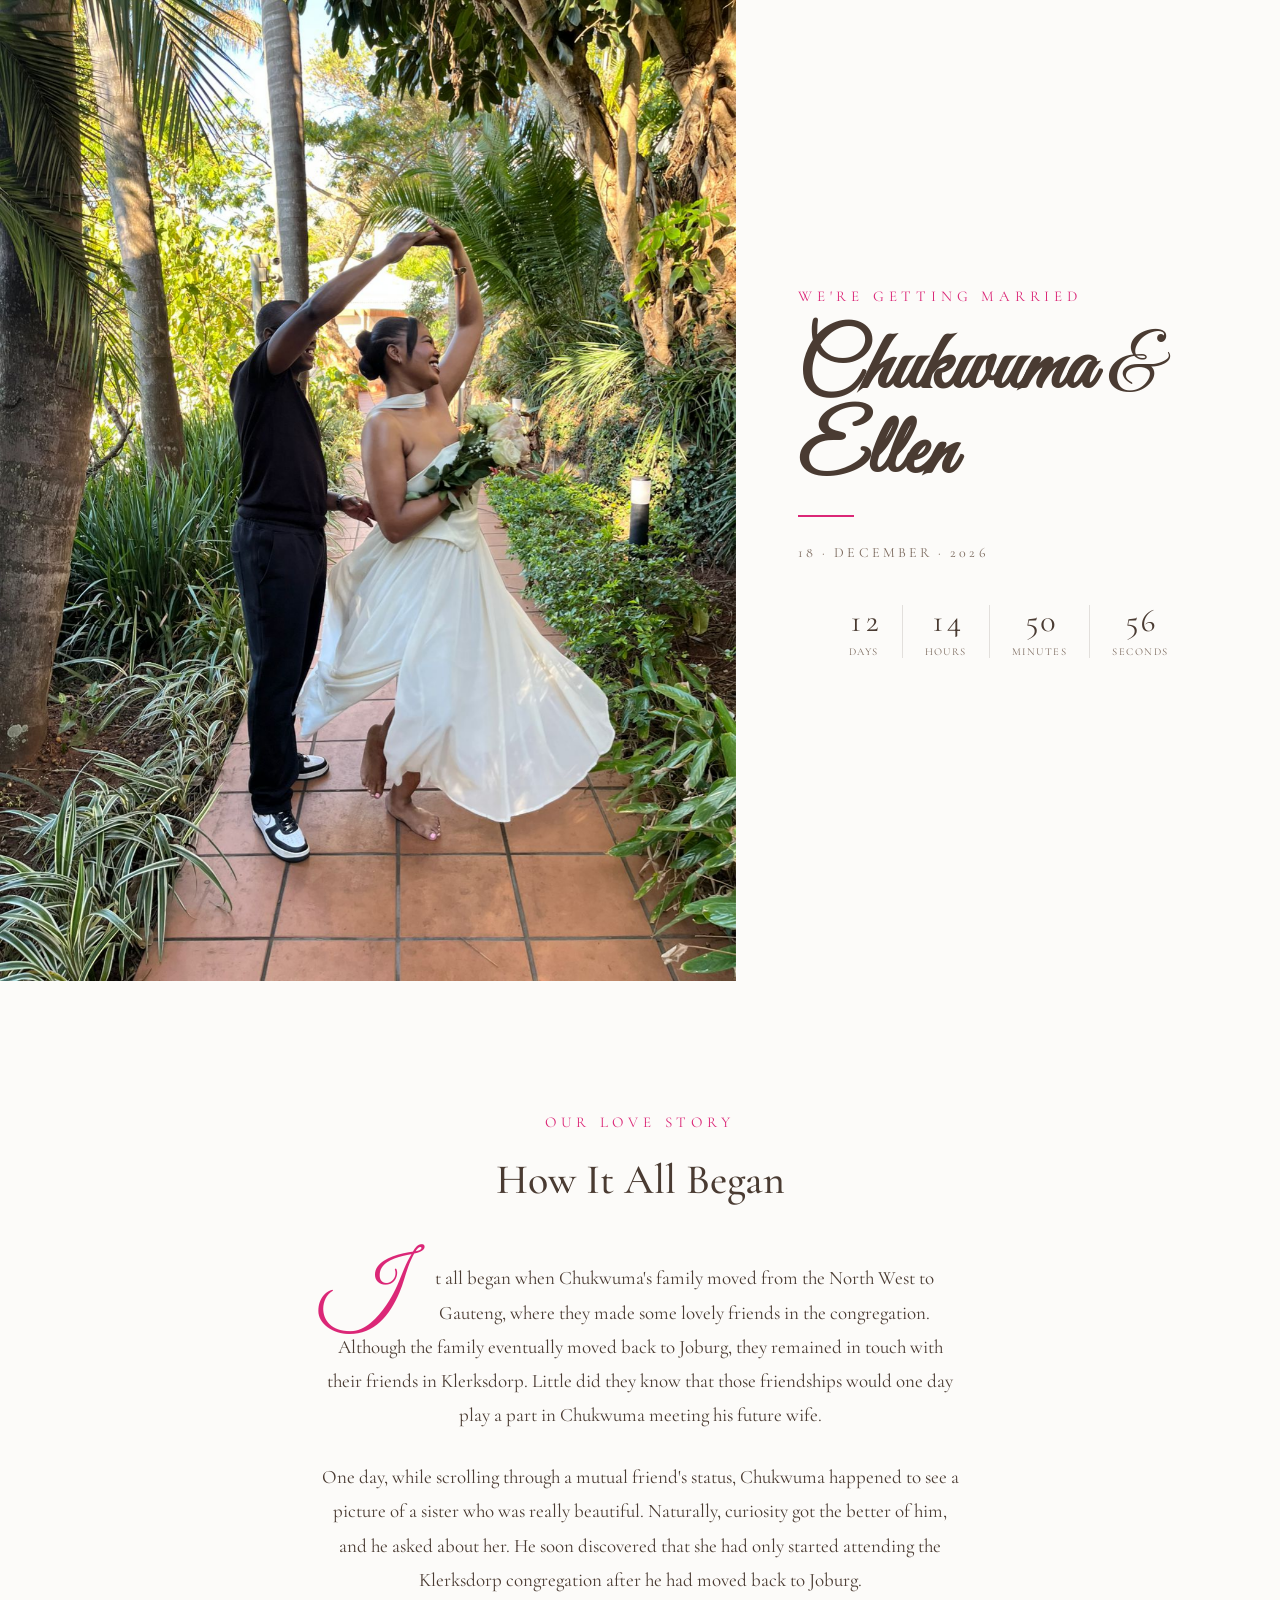
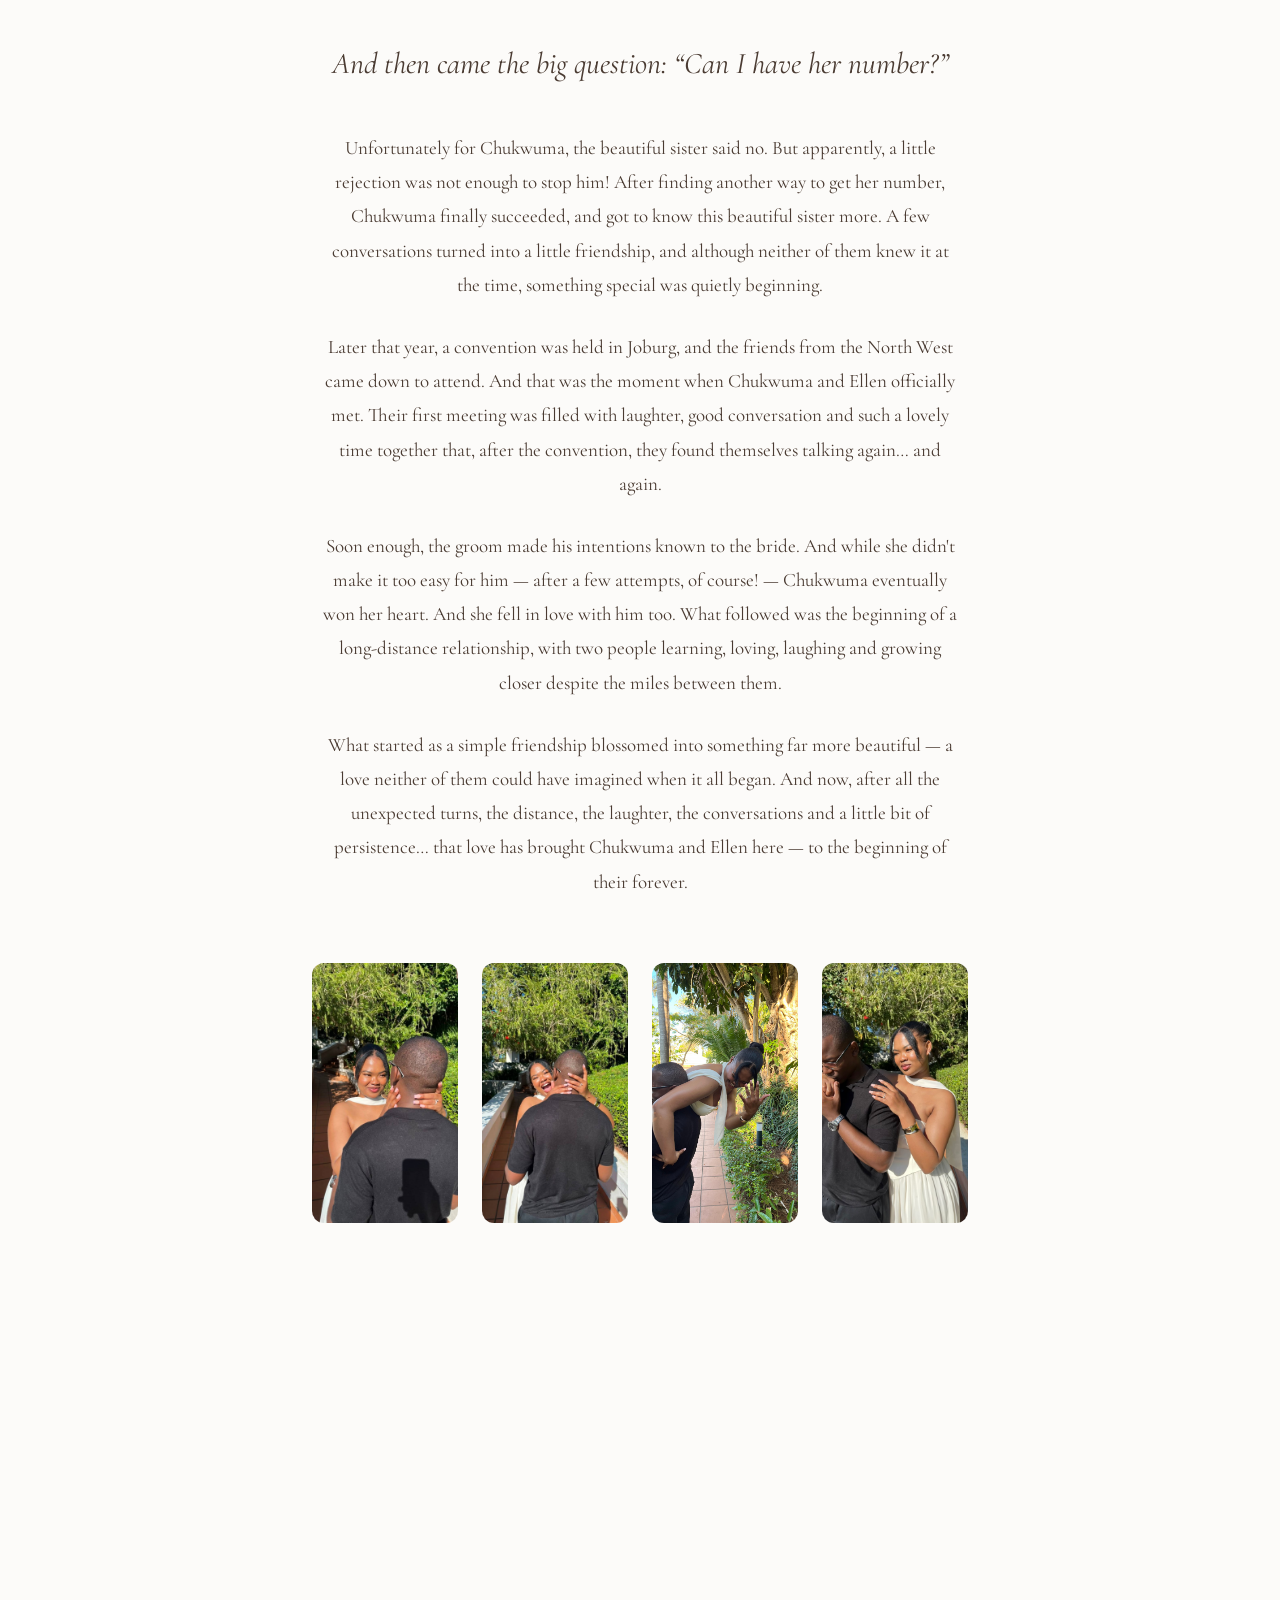
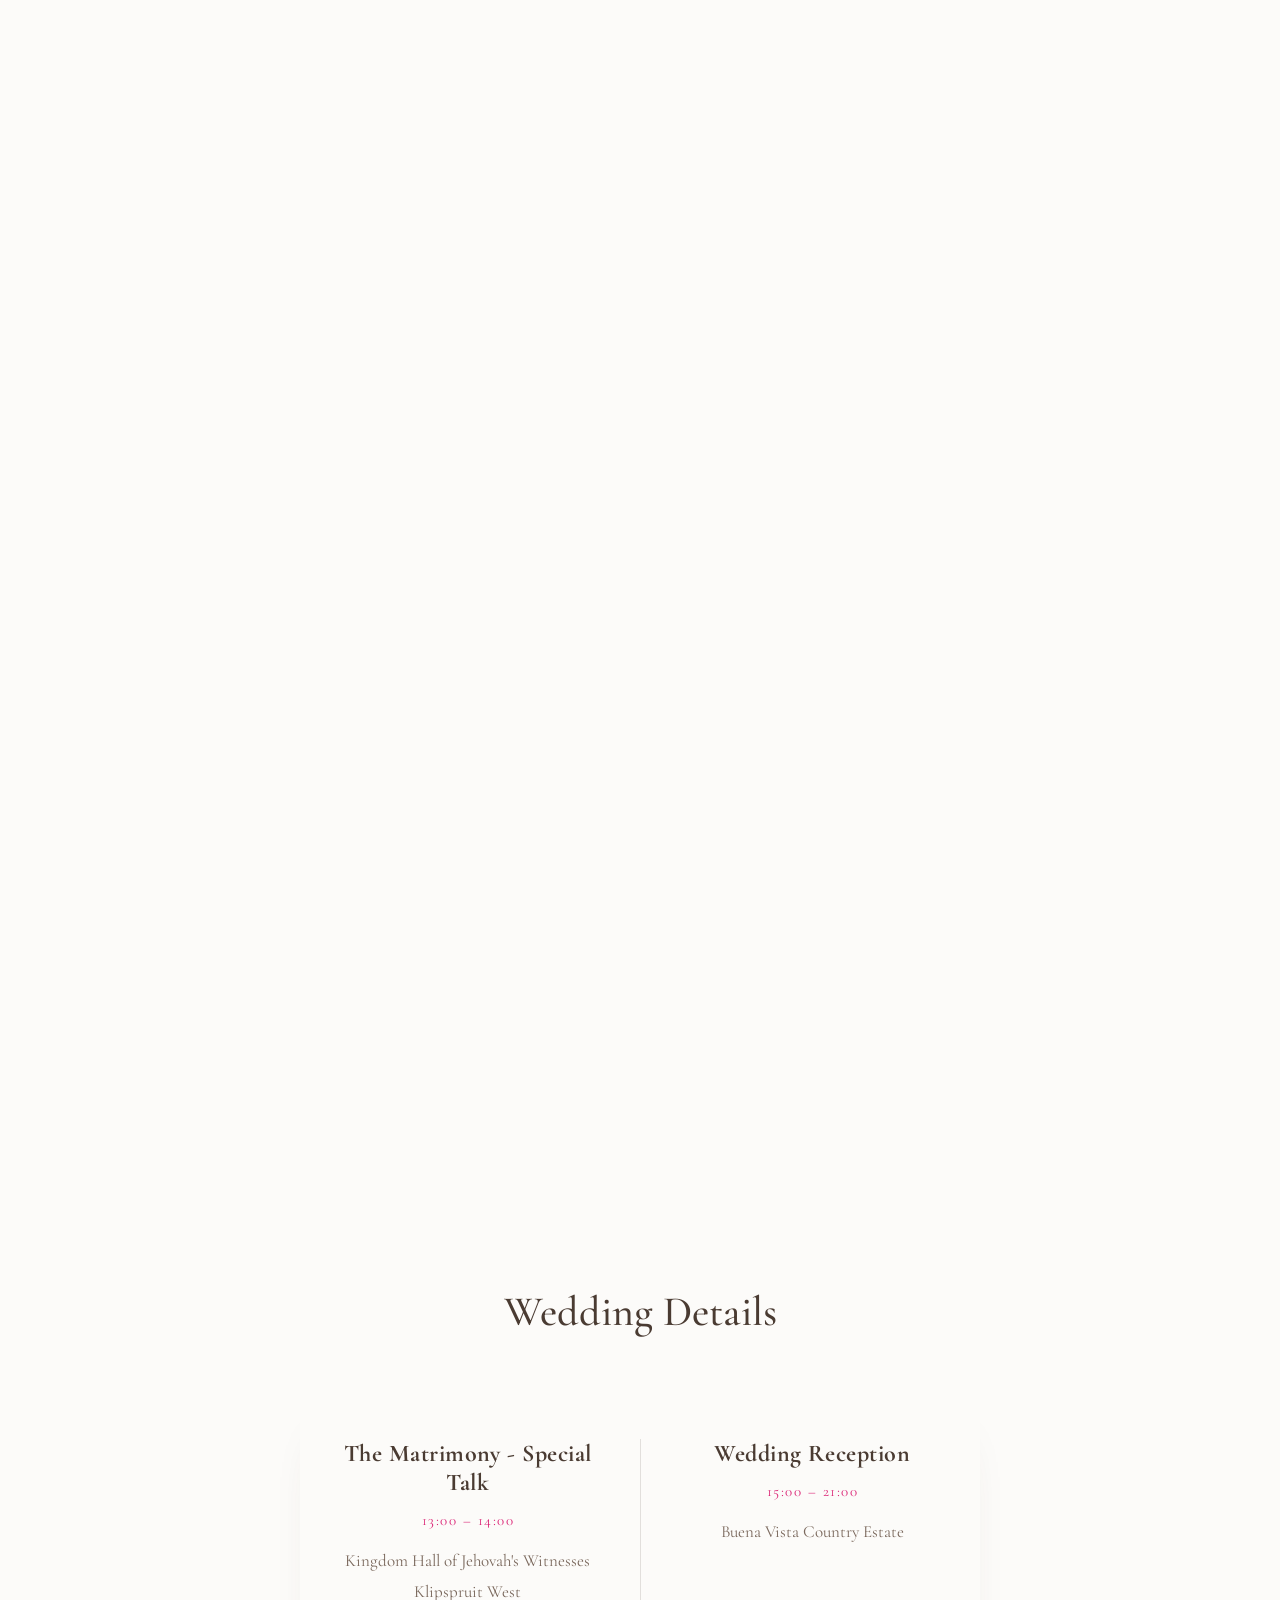
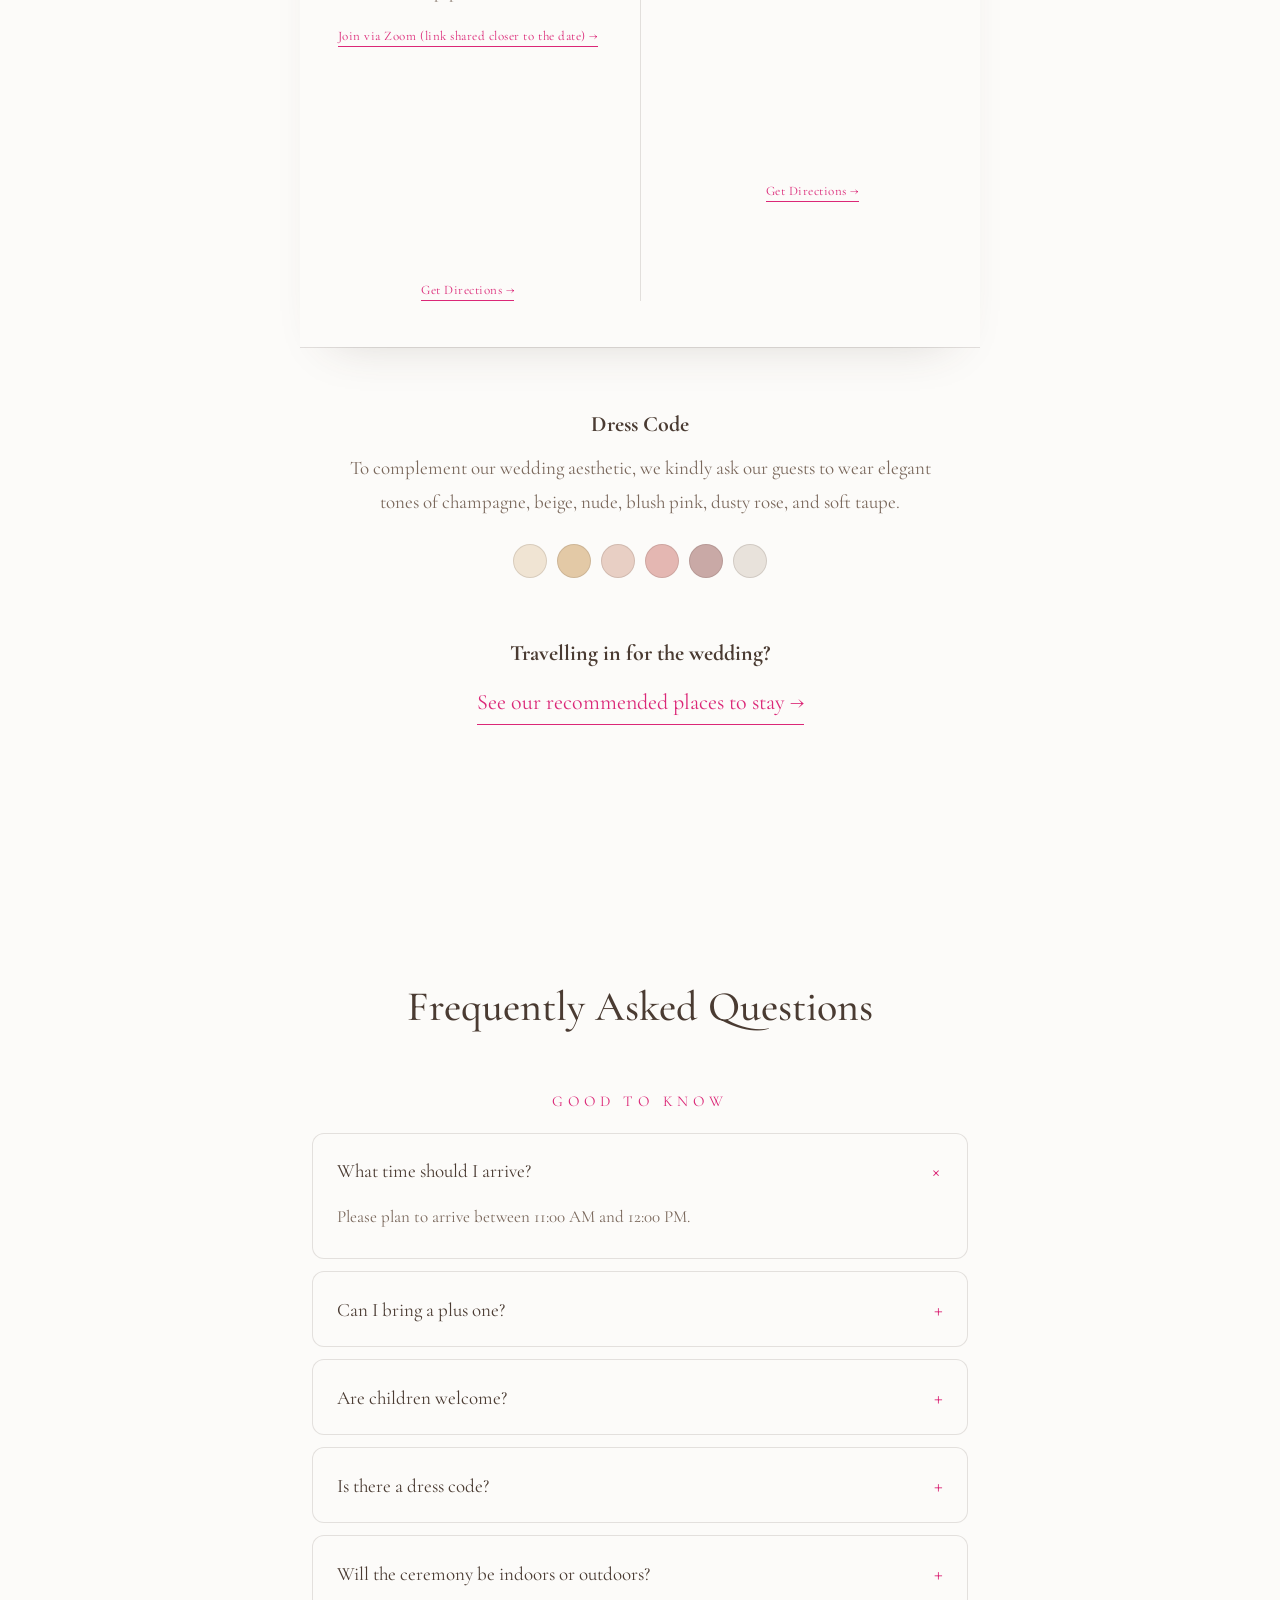
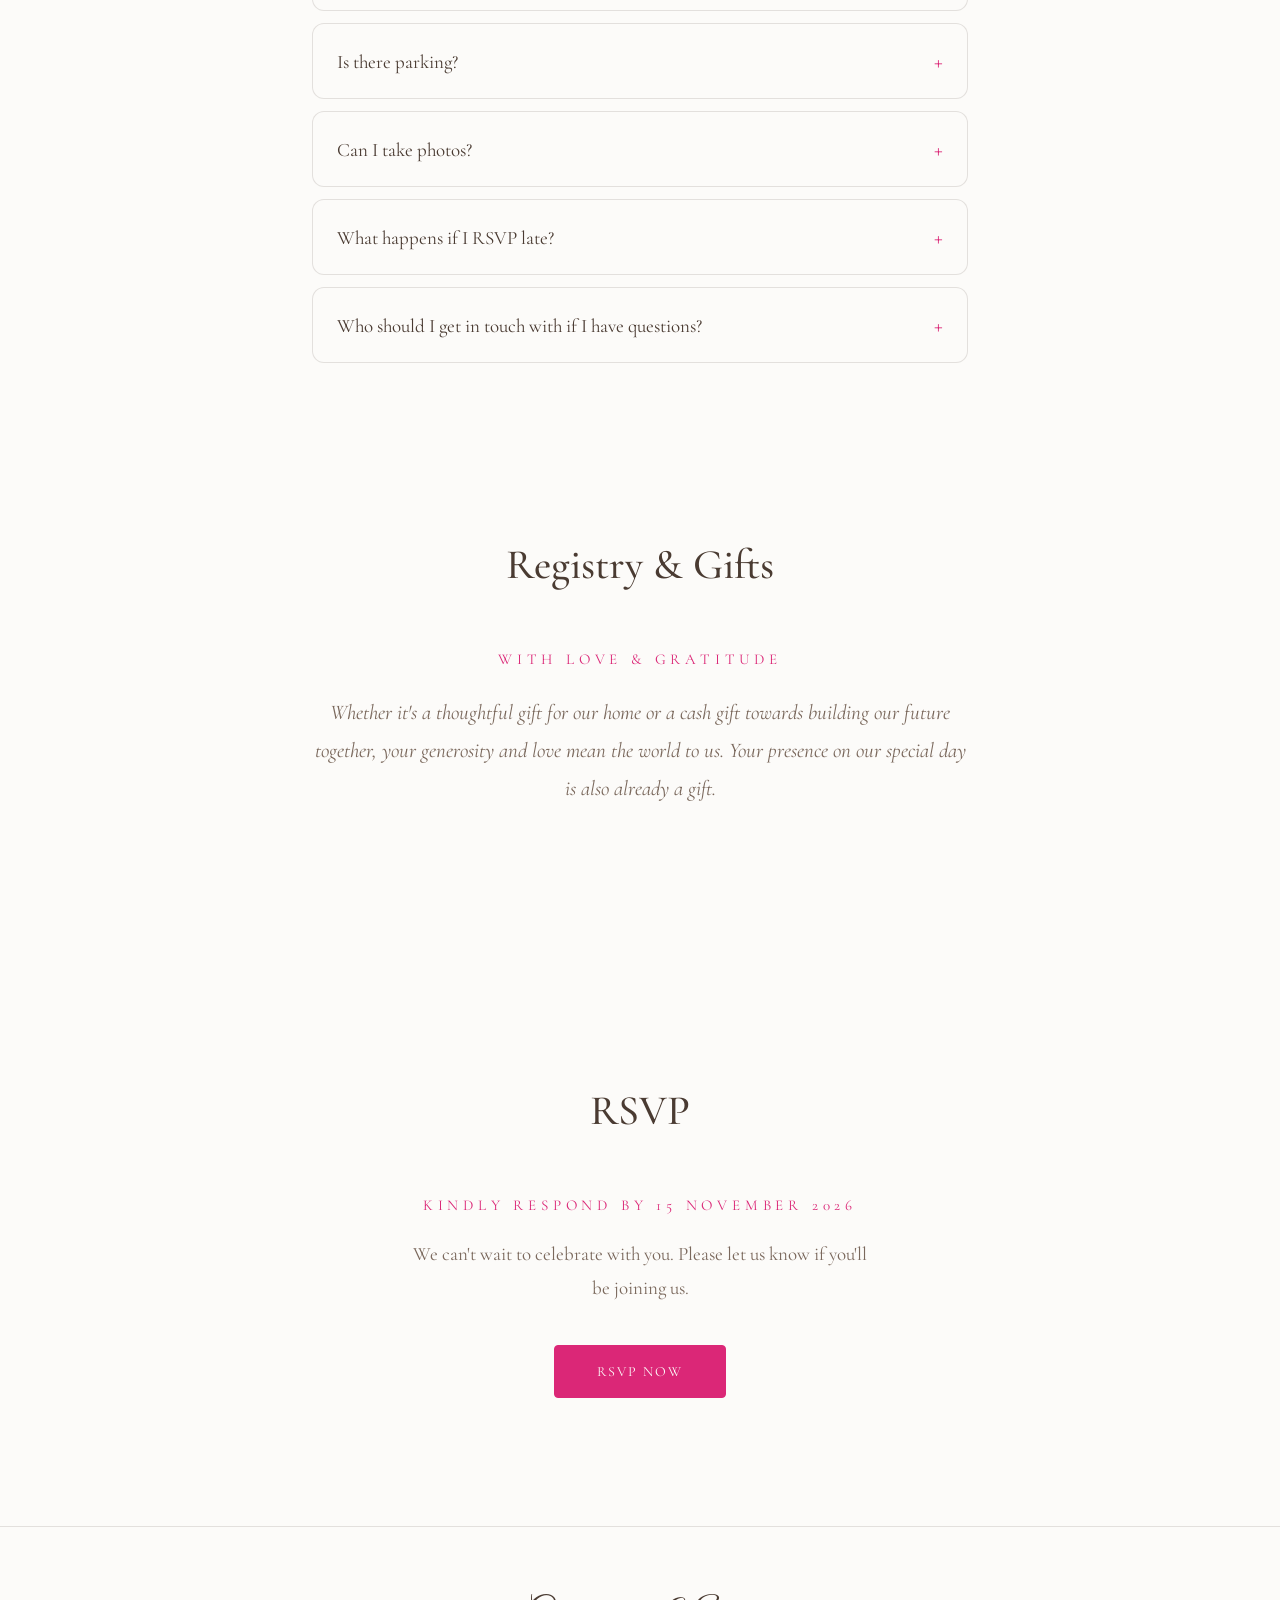
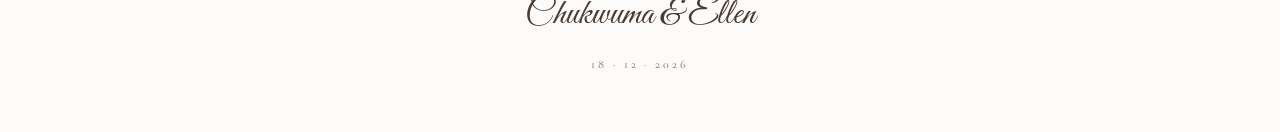
==== wedding/index.html @ c3954fb4 "Rename the Lobola heading to "The Lobola" Co-Authored-By: Claude Opus 5 <noreply@anthropic.com> Clau" ====
<!DOCTYPE html>
<html lang="en">
<head>
<meta charset="UTF-8">
<meta name="viewport" content="width=device-width, initial-scale=1.0">
<title>Chukwuma &amp; Ellen — 18 December 2026</title>
<meta name="description" content="Join Chukwuma and Ellen as they celebrate their wedding on 18 December 2026.">

<link rel="preconnect" href="https://fonts.googleapis.com">
<link rel="preconnect" href="https://fonts.gstatic.com" crossorigin>
<link href="https://fonts.googleapis.com/css2?family=Great+Vibes&family=Cormorant+Garamond:ital,wght@0,400;0,500;0,600;1,400&display=swap" rel="stylesheet">

<link rel="stylesheet" href="css/style.css">
</head>
<body>

<section class="hero" id="hero">
  <div class="hero__media">
    <img src="assets/images/hero-dance-twirl.jpg" alt="Chukwuma twirling Ellen as she dances in her wedding dress on a garden path" loading="eager">
  </div>
  <div class="hero__panel">
    <div class="hero__panel-inner">
      <p class="eyebrow hero__reveal" style="--d:0">We're Getting Married</p>
      <h1 class="hero__names hero__reveal" style="--d:1">Chukwuma <span class="amp">&amp;</span> Ellen</h1>
      <span class="hero__rule hero__reveal" style="--d:2"></span>
      <p class="hero__date hero__reveal" style="--d:2">18 · December · 2026</p>

      <div class="countdown hero__reveal" style="--d:3" data-countdown aria-live="polite">
        <div class="countdown__unit"><span class="countdown__value" data-days>00</span><span class="countdown__label">Days</span></div>
        <div class="countdown__unit"><span class="countdown__value" data-hours>00</span><span class="countdown__label">Hours</span></div>
        <div class="countdown__unit"><span class="countdown__value" data-minutes>00</span><span class="countdown__label">Minutes</span></div>
        <div class="countdown__unit"><span class="countdown__value" data-seconds>00</span><span class="countdown__label">Seconds</span></div>
      </div>
    </div>
  </div>
</section>

<main>

<!-- ================= OUR LOVE STORY ================= -->
<section class="section love-story" id="love-story">
  <div class="container container--narrow">
    <p class="eyebrow eyebrow--center reveal">Our Love Story</p>
    <h2 class="section-title section-title--center reveal">How It All Began</h2>

    <div class="prose reveal">
      <p class="prose__lead">It all began when Chukwuma's family moved from the North West to Gauteng, where they made some lovely friends in the congregation. Although the family eventually moved back to Joburg, they remained in touch with their friends in Klerksdorp. Little did they know that those friendships would one day play a part in Chukwuma meeting his future wife.</p>

      <p>One day, while scrolling through a mutual friend's status, Chukwuma happened to see a picture of a sister who was really beautiful. Naturally, curiosity got the better of him, and he asked about her. He soon discovered that she had only started attending the Klerksdorp congregation after he had moved back to Joburg.</p>

      <p class="prose__quote">And then came the big question: “Can I have her number?”</p>

      <p>Unfortunately for Chukwuma, the beautiful sister said no. But apparently, a little rejection was not enough to stop him! After finding another way to get her number, Chukwuma finally succeeded, and got to know this beautiful sister more. A few conversations turned into a little friendship, and although neither of them knew it at the time, something special was quietly beginning.</p>

      <p>Later that year, a convention was held in Joburg, and the friends from the North West came down to attend. And that was the moment when Chukwuma and Ellen officially met. Their first meeting was filled with laughter, good conversation and such a lovely time together that, after the convention, they found themselves talking again… and again.</p>

      <p>Soon enough, the groom made his intentions known to the bride. And while she didn't make it too easy for him — after a few attempts, of course! — Chukwuma eventually won her heart. And she fell in love with him too. What followed was the beginning of a long-distance relationship, with two people learning, loving, laughing and growing closer despite the miles between them.</p>

      <p>What started as a simple friendship blossomed into something far more beautiful — a love neither of them could have imagined when it all began. And now, after all the unexpected turns, the distance, the laughter, the conversations and a little bit of persistence… that love has brought Chukwuma and Ellen here — to the beginning of their forever.</p>
    </div>

    <div class="story-photos reveal">
      <figure class="story-photos__item">
        <img src="assets/images/engagement-candid-embrace.jpg" alt="Chukwuma and Ellen sharing a joyful embrace" loading="lazy">
      </figure>
      <figure class="story-photos__item">
        <img src="assets/images/engagement-candid-laugh.jpg" alt="Ellen laughing with Chukwuma" loading="lazy">
      </figure>
      <figure class="story-photos__item">
        <img src="assets/images/engagement-piggyback-ring.jpg" alt="Ellen showing off her engagement ring while Chukwuma carries her piggyback in a garden" loading="lazy">
      </figure>
      <figure class="story-photos__item">
        <img src="assets/images/engagement-hand-kiss.jpg" alt="Chukwuma kissing Ellen's hand as she rests it on his shoulder, showing her engagement ring" loading="lazy">
      </figure>
    </div>
  </div>
</section>

<!-- Proposal subsection -->
<section class="section proposal" id="proposal">
  <div class="container">
    <h2 class="section-title section-title--center reveal">The Proposal</h2>
    <p class="eyebrow eyebrow--center reveal">He Asked, She Said Yes…</p>
    <div class="proposal-grid reveal">
      <figure class="proposal-grid__item">
        <img src="assets/images/proposal-ring-roses.jpg" alt="Close-up of Ellen's engagement ring surrounded by red roses" loading="lazy">
      </figure>
      <figure class="proposal-grid__item">
        <img src="assets/images/proposal-arch-cheek-kiss.jpg" alt="Chukwuma kissing Ellen's cheek beneath the white floral heart arch, Ellen smiling with her engagement ring" loading="lazy">
      </figure>
      <figure class="proposal-grid__item">
        <img src="assets/images/proposal-bouquet-kiss.jpg" alt="Chukwuma and Ellen kissing, holding a bouquet of roses" loading="lazy">
      </figure>
      <figure class="proposal-grid__item">
        <img src="assets/images/proposal-arch-red-dress.jpg" alt="Chukwuma and Ellen smiling together beneath the floral arch, Ellen showing her engagement ring" loading="lazy">
      </figure>
    </div>

    <div class="traditional-ceremony reveal">
      <h2 class="section-title section-title--center">The Lobola</h2>
      <p class="traditional-ceremony__subtitle">The families joined and became one</p>
      <div class="traditional-grid">
        <figure class="traditional-grid__item">
          <img src="assets/images/traditional-ceremony-kiss.jpg" alt="Chukwuma and Ellen sharing a kiss in matching traditional attire, Ellen holding a bouquet" loading="lazy">
        </figure>
        <figure class="traditional-grid__item">
          <img src="assets/images/traditional-ceremony-portrait.jpg" alt="Chukwuma and Ellen smiling together in matching traditional attire" loading="lazy">
        </figure>
      </div>
    </div>
  </div>
</section>


<!-- ================= WEDDING DETAILS ================= -->
<section class="section details" id="details">
  <div class="container">
    <h2 class="section-title section-title--center reveal">Wedding Details</h2>

    <div class="details-grid reveal">
      <div class="detail-card detail-card--combined">
        <div class="detail-card__section">
          <h3 class="detail-card__title">The Matrimony - Special Talk</h3>
          <p class="detail-card__time">13:00 – 14:00</p>
          <p class="detail-card__place">Kingdom Hall of Jehovah's Witnesses<br>Klipspruit West</p>
          <a href="#" class="detail-card__link">Join via Zoom (link shared closer to the date) →</a>
          <iframe class="detail-card__map" src="https://www.google.com/maps?q=Kingdom+Hall+of+Jehovah%27s+Witnesses%2C+Klipspruit+West%2C+Soweto&output=embed" title="Map showing Kingdom Hall of Jehovah's Witnesses, Klipspruit West" loading="lazy" referrerpolicy="no-referrer-when-downgrade"></iframe>
          <a href="https://www.google.com/maps/search/?api=1&query=Kingdom+Hall+of+Jehovah%27s+Witnesses+Klipspruit+West+Soweto" class="detail-card__link" target="_blank" rel="noopener">Get Directions →</a>
        </div>
        <div class="detail-card__divider" aria-hidden="true"></div>
        <div class="detail-card__section">
          <h3 class="detail-card__title">Wedding Reception</h3>
          <p class="detail-card__time">15:00 – 21:00</p>
          <p class="detail-card__place">Buena Vista Country Estate</p>
          <iframe class="detail-card__map" src="https://www.google.com/maps?q=Buena+Vista+Country+Estate&output=embed" title="Map showing Buena Vista Country Estate" loading="lazy" referrerpolicy="no-referrer-when-downgrade"></iframe>
          <a href="https://www.google.com/maps/search/?api=1&query=Buena+Vista+Country+Estate" class="detail-card__link" target="_blank" rel="noopener">Get Directions →</a>
        </div>
      </div>
    </div>

    <div class="dress-code reveal">
      <h3 class="dress-code__title">Dress Code</h3>
      <p class="dress-code__body">To complement our wedding aesthetic, we kindly ask our guests to wear elegant tones of champagne, beige, nude, blush pink, dusty rose, and soft taupe.</p>
      <div class="dress-code__swatches" aria-hidden="true">
        <span style="background:#F0E4D3"></span>
        <span style="background:#E3C9A6"></span>
        <span style="background:#E8CFC4"></span>
        <span style="background:#E4B7B2"></span>
        <span style="background:#C9A9A6"></span>
        <span style="background:#E8E2DB"></span>
      </div>
    </div>

    <p class="stays-cta reveal">Travelling in for the wedding?<br><a href="stays.html">See our recommended places to stay →</a></p>
  </div>
</section>

<!-- ================= FAQ ================= -->
<section class="section faq" id="faq">
  <div class="container container--narrow">
    <h2 class="section-title section-title--center reveal">Frequently Asked Questions</h2>
    <p class="eyebrow eyebrow--center reveal">Good To Know</p>

    <div class="faq-list reveal">
      <details class="faq-item" open>
        <summary>What time should I arrive?</summary>
        <p>Please plan to arrive between 11:00 AM and 12:00 PM.</p>
      </details>
      <details class="faq-item">
        <summary>Can I bring a plus one?</summary>
        <p>Due to limited venue capacity, we kindly ask that guests attend strictly with the person(s) named on their invitation. No additional plus-ones will be accommodated. Thank you for understanding and respecting our wishes.</p>
      </details>
      <details class="faq-item">
        <summary>Are children welcome?</summary>
        <p>Only those invited.</p>
      </details>
      <details class="faq-item">
        <summary>Is there a dress code?</summary>
        <p>Yes — please see the Wedding Details section above for our champagne, beige, nude, blush pink, dusty rose, and soft taupe palette.</p>
      </details>
      <details class="faq-item">
        <summary>Will the ceremony be indoors or outdoors?</summary>
        <p>Indoors.</p>
      </details>
      <details class="faq-item">
        <summary>Is there parking?</summary>
        <p>Yes.</p>
      </details>
      <details class="faq-item">
        <summary>Can I take photos?</summary>
        <p>Yes, of course.</p>
      </details>
      <details class="faq-item">
        <summary>What happens if I RSVP late?</summary>
        <p>Please RSVP by the date indicated on your invitation. Unfortunately, late RSVPs cannot be guaranteed, as final numbers must be confirmed with our venue and caterers.</p>
      </details>
      <details class="faq-item">
        <summary>Who should I get in touch with if I have questions?</summary>
        <p>If you've got any questions, just get in touch with our brothers Frans (<a href="tel:0631429109" class="faq-item__contact">0631429109</a>) / Thabo (<a href="tel:0742145510" class="faq-item__contact">0742145510</a>).</p>
      </details>
    </div>
  </div>
</section>

<!-- ================= REGISTRY ================= -->
<section class="section registry" id="registry">
  <div class="container container--narrow">
    <h2 class="section-title section-title--center reveal">Registry &amp; Gifts</h2>
    <p class="eyebrow eyebrow--center reveal">With Love &amp; Gratitude</p>
    <p class="registry__body reveal">
      Whether it's a thoughtful gift for our home or a cash gift towards building our future together, your generosity and love mean the world to us. Your presence on our special day is also already a gift.
    </p>
  </div>
</section>

<!-- ================= RSVP CTA ================= -->
<section class="section rsvp-cta-section" id="rsvp">
  <div class="container container--narrow">
    <h2 class="section-title section-title--center reveal">RSVP</h2>
    <p class="eyebrow eyebrow--center reveal">Kindly Respond By 15 November 2026</p>
    <p class="rsvp-cta-section__body reveal">We can't wait to celebrate with you. Please let us know if you'll be joining us.</p>
    <a href="rsvp.html" class="btn btn--solid reveal">RSVP Now</a>
  </div>
</section>

</main>

<footer class="footer">
  <p class="footer__names">Chukwuma <span class="amp">&amp;</span> Ellen</p>
  <p class="footer__sub">18 · 12 · 2026</p>
</footer>

<script src="js/script.js"></script>
</body>
</html>
---- wedding/css/style.css ----
/* =========================================================
   Chukwuma & Ellen — Wedding Site
   ========================================================= */

:root {
  --warm-white: #FCFBF9;
  --espresso: #4A3B32;
  --pink: #DB2777;
  --taupe: #E8E2DB;

  --pink-deep: #BE185D;
  --espresso-soft: #7a685c;
  --line: rgba(74, 59, 50, 0.14);

  --font-script: 'Great Vibes', cursive;
  --font-heading: 'Cormorant Garamond', serif;
  --font-body: 'Cormorant Garamond', serif;
  --font-label: 'Cormorant Garamond', serif;

  --container-w: 1140px;
  --container-narrow-w: 720px;

  --radius-sm: 4px;
  --radius-md: 12px;

  --ease: cubic-bezier(0.22, 1, 0.36, 1);
}

@media (prefers-reduced-motion: reduce) {
  *, *::before, *::after { animation-duration: 0.001ms !important; animation-iteration-count: 1 !important; transition-duration: 0.001ms !important; scroll-behavior: auto !important; }
}

* { box-sizing: border-box; }
html { scroll-behavior: smooth; }

body {
  margin: 0;
  background: var(--warm-white);
  color: var(--espresso);
  font-family: var(--font-body);
  -webkit-font-smoothing: antialiased;
  overflow-x: hidden;
}

img { max-width: 100%; display: block; }
a { color: inherit; text-decoration: none; }

p, .rsvp-form label, .faq-item p {
  font-family: var(--font-body);
  font-size: 19px;
  line-height: 1.8;
}

.container {
  max-width: var(--container-w);
  margin: 0 auto;
  padding: 0 32px;
}
.container--narrow {
  max-width: var(--container-narrow-w);
  margin: 0 auto;
  padding: 0 32px;
}

.section { padding: 128px 0; }

.eyebrow {
  font-family: var(--font-label);
  font-size: 15px;
  letter-spacing: 0.32em;
  text-transform: uppercase;
  color: var(--pink);
  margin: 0 0 18px;
}
.eyebrow--center { text-align: center; }

.section-title {
  font-family: var(--font-heading);
  font-weight: 500;
  font-size: clamp(28px, 4vw, 42px);
  margin: 0 0 56px;
  color: var(--espresso);
  text-wrap: balance;
}
.section-title--center { text-align: center; }

.amp { font-family: var(--font-script); font-weight: 400; }

/* ---------- Buttons ---------- */
.btn {
  display: inline-block;
  padding: 17px 42px;
  font-family: var(--font-label);
  font-size: 14px;
  letter-spacing: 0.14em;
  text-transform: uppercase;
  border-radius: var(--radius-sm);
  border: 1px solid transparent;
  cursor: pointer;
  transition: all 0.35s var(--ease);
}
.btn--solid {
  background: var(--pink);
  color: var(--warm-white);
  border-color: var(--pink);
}
.btn--solid:hover { background: var(--pink-deep); border-color: var(--pink-deep); transform: translateY(-2px); }
.btn--solid:focus-visible { outline: 2px solid var(--pink-deep); outline-offset: 3px; }

/* =========================================================
   HERO
   ========================================================= */
.hero {
  position: relative;
  display: grid;
  grid-template-columns: 1.15fr 0.85fr;
  min-height: 100vh;
}
.hero__media { position: relative; overflow: hidden; }
.hero__media img {
  width: 100%; height: 100%; object-fit: cover; object-position: 50% 28%;
  transform: scale(1.06);
  animation: hero-media-in 1.6s var(--ease) forwards;
}
.hero__panel {
  display: flex;
  align-items: center;
  justify-content: center;
  background: var(--warm-white);
  padding: 72px 56px;
}
.hero__panel-inner { max-width: 420px; }

.hero__reveal {
  opacity: 0;
  transform: translateY(16px);
  animation: hero-reveal 0.9s var(--ease) forwards;
  animation-delay: calc(var(--d, 0) * 120ms + 200ms);
}
@keyframes hero-reveal { to { opacity: 1; transform: translateY(0); } }
@keyframes hero-media-in { to { transform: scale(1); } }

.hero__names {
  font-family: var(--font-script);
  font-size: clamp(56px, 6.5vw, 92px);
  line-height: 1;
  margin: 6px 0 20px;
  color: var(--espresso);
}
.hero__rule { display: inline-block; width: 56px; height: 2px; background: var(--pink); margin: 0 0 18px; }
.hero__date {
  font-family: var(--font-label);
  letter-spacing: 0.22em;
  text-transform: uppercase;
  font-size: 14px;
  color: var(--espresso-soft);
  margin: 0 0 40px;
}

/* ---------- Countdown ---------- */
.countdown { display: flex; justify-content: center; gap: 22px; margin: 0 0 40px; }
.countdown__unit { text-align: center; min-width: 52px; padding-right: 22px; border-right: 1px solid var(--line); }
.countdown__unit:last-child { border-right: none; padding-right: 0; }
.countdown__value {
  display: block;
  font-family: var(--font-heading);
  font-size: 32px;
  font-variant-numeric: tabular-nums;
  color: var(--espresso);
  line-height: 1;
}
.countdown__label {
  display: block;
  font-family: var(--font-label);
  font-size: 10.5px;
  letter-spacing: 0.14em;
  text-transform: uppercase;
  color: var(--espresso-soft);
  margin-top: 8px;
}

/* =========================================================
   PROSE (Love Story)
   ========================================================= */
.prose { max-width: 640px; margin: 0 auto 64px; }
.prose p { text-align: center; margin: 0 0 28px; }
.prose__lead::first-letter {
  font-family: var(--font-script);
  font-size: 4.6em;
  float: left;
  line-height: 0.68;
  padding: 0.08em 0.1em 0 0;
  color: var(--pink);
  font-weight: 400;
}
.prose__quote {
  font-family: var(--font-heading);
  font-style: italic;
  font-size: clamp(24px, 2.6vw, 30px);
  color: var(--espresso);
  margin: 40px 0 !important;
  text-align: center;
  text-wrap: balance;
}

.story-photos {
  display: grid;
  grid-template-columns: repeat(4, 1fr);
  gap: 24px;
  align-items: stretch;
}
.story-photos__item { margin: 0; overflow: hidden; border-radius: var(--radius-md); }
.story-photos__item img { width: 100%; height: 100%; object-fit: cover; min-height: 260px; transition: transform 0.7s var(--ease); }
.story-photos__item:hover img { transform: scale(1.045); }

/* =========================================================
   SHARED SECTIONS
   ========================================================= */
.love-story { background: var(--warm-white); }
.proposal { background: var(--warm-white); }
.details { background: var(--warm-white); }
.registry { background: var(--warm-white); padding-top: 48px; }
.faq { background: var(--warm-white); }

.proposal-grid {
  display: grid;
  grid-template-columns: repeat(4, 1fr);
  gap: 18px;
}
.proposal-grid__item { margin: 0; border-radius: var(--radius-md); overflow: hidden; box-shadow: 0 18px 40px -22px rgba(74,59,50,0.3); }
.proposal-grid__item img { width: 100%; aspect-ratio: 3/4; object-fit: cover; transition: transform 0.6s var(--ease); }
.proposal-grid__item:hover img { transform: scale(1.05); }

.traditional-ceremony { margin-top: 96px; text-align: center; }
.traditional-grid {
  display: grid;
  grid-template-columns: 1fr 1fr;
  gap: 24px;
  max-width: 640px;
  margin: 0 auto;
}
.traditional-grid__item { margin: 0; border-radius: var(--radius-md); overflow: hidden; box-shadow: 0 18px 40px -22px rgba(74,59,50,0.3); }
.traditional-grid__item img { width: 100%; aspect-ratio: 3/4; object-fit: cover; transition: transform 0.6s var(--ease); }
.traditional-grid__item:hover img { transform: scale(1.05); }
.traditional-ceremony__subtitle {
  margin: 0 0 18px;
  font-family: var(--font-label);
  font-size: 15px;
  letter-spacing: 0.32em;
  text-transform: uppercase;
  color: var(--pink);
}

/* Details */
.details-grid {
  display: grid;
  grid-template-columns: 1fr;
  margin-bottom: 64px;
}
.detail-card {
  padding: 46px 36px;
  background: var(--warm-white);
  box-shadow: 0 1px 0 var(--line), 0 24px 48px -32px rgba(74,59,50,0.22);
  text-align: center;
  transition: transform 0.4s var(--ease), box-shadow 0.4s var(--ease);
}
.detail-card:hover {
  transform: translateY(-6px);
  box-shadow: 0 1px 0 var(--line), 0 32px 56px -28px rgba(74,59,50,0.3);
}
.detail-card--combined {
  display: grid;
  grid-template-columns: 1fr auto 1fr;
  align-items: start;
  gap: 40px;
  max-width: 680px;
  margin: 0 auto;
}
.detail-card__divider { width: 1px; align-self: stretch; background: var(--line); }
.detail-card__title { font-family: var(--font-heading); font-size: 24px; margin: 0 0 10px; letter-spacing: 0.02em; }
.detail-card__time { font-family: var(--font-label); letter-spacing: 0.1em; color: var(--pink); margin: 0 0 12px; font-size: 15px; }
.detail-card__place { margin: 0 0 18px; color: var(--espresso-soft); font-size: 17px; }
.detail-card__link { display: inline-block; font-family: var(--font-label); font-size: 13px; letter-spacing: 0.04em; border-bottom: 1px solid var(--pink); color: var(--pink); padding-bottom: 2px; }
.detail-card__map {
  display: block;
  width: 100%;
  height: 200px;
  border: 0;
  border-radius: var(--radius-sm);
  margin: 18px 0 14px;
}

.dress-code { text-align: center; max-width: 600px; margin: 0 auto; }
.dress-code__title { font-family: var(--font-heading); font-size: 22px; margin: 0 0 14px; }
.dress-code__body { color: var(--espresso-soft); margin: 0 0 24px; }
.dress-code__swatches { display: flex; justify-content: center; gap: 10px; }
.dress-code__swatches span { width: 34px; height: 34px; border-radius: 50%; display: inline-block; border: 1px solid var(--line); }

.stays-cta {
  text-align: center;
  margin: 56px auto 0;
  font-family: var(--font-heading);
  font-size: 22px;
  font-weight: 700;
  color: var(--espresso);
}
.stays-cta a { display: inline-block; margin-top: 10px; font-weight: 400; color: var(--pink); border-bottom: 1px solid var(--pink); padding-bottom: 1px; }

/* Registry */
.registry__body { text-align: center; color: var(--espresso-soft); font-style: italic; font-size: 21px; }

/* =========================================================
   FAQ
   ========================================================= */
.faq-list { display: flex; flex-direction: column; gap: 12px; }
.faq-item {
  background: var(--warm-white);
  border: 1px solid var(--line);
  border-radius: var(--radius-md);
  padding: 6px 24px;
  transition: box-shadow 0.35s var(--ease), border-color 0.35s var(--ease);
}
.faq-item:hover { box-shadow: 0 16px 32px -22px rgba(74,59,50,0.28); border-color: rgba(74,59,50,0.24); }
.faq-item summary {
  padding: 18px 0;
  cursor: pointer;
  font-family: var(--font-heading);
  font-size: 19px;
  list-style: none;
  display: flex;
  justify-content: space-between;
  align-items: center;
  gap: 16px;
}
.faq-item summary::-webkit-details-marker { display: none; }
.faq-item summary::after {
  content: '+';
  font-family: var(--font-label);
  font-size: 22px;
  color: var(--pink);
  transition: transform 0.3s var(--ease);
  flex-shrink: 0;
}
.faq-item[open] summary::after { transform: rotate(45deg); }
.faq-item p { margin: 0 0 20px; color: var(--espresso-soft); font-size: 17px; }
.faq-item__contact { color: var(--pink); border-bottom: 1px solid var(--pink); padding-bottom: 1px; white-space: nowrap; }

/* ---------- RSVP CTA (homepage closing banner) ---------- */
.rsvp-cta-section { text-align: center; }
.rsvp-cta-section__body { max-width: 460px; margin: 0 auto 40px; color: var(--espresso-soft); }

/* =========================================================
   RSVP
   ========================================================= */
.rsvp__intro { text-align: center; color: var(--espresso-soft); margin: 0 0 48px; }

.rsvp-card {
  background: var(--warm-white);
  border: 1px solid var(--line);
  border-radius: var(--radius-md);
  box-shadow: 0 40px 80px -40px rgba(74,59,50,0.28);
  padding: 56px;
}

.rsvp-form { display: grid; grid-template-columns: 1fr 1fr; gap: 32px 28px; }
.rsvp-form[hidden] { display: none; }
.rsvp-form__field { display: flex; flex-direction: column; gap: 10px; min-width: 0; }
.rsvp-form__field--full { grid-column: 1 / -1; }
.rsvp-form input[type="text"] { min-width: 0; }

.rsvp-form label, .rsvp-form legend {
  font-family: var(--font-label);
  font-size: 12px;
  letter-spacing: 0.14em;
  text-transform: uppercase;
  color: var(--espresso-soft);
  padding: 0;
}
.rsvp-form fieldset { border: none; margin: 0; padding: 0; display: flex; flex-direction: column; gap: 10px; }
.rsvp-form input[type="text"] {
  border: 1px solid var(--line);
  border-radius: var(--radius-sm);
  background: var(--warm-white);
  padding: 14px 16px;
  font-family: var(--font-body);
  font-size: 17px;
  color: var(--espresso);
  transition: border-color 0.2s var(--ease);
}
.rsvp-form input[type="text"]::placeholder { color: rgba(74,59,50,0.38); }
.rsvp-form input[type="text"]:focus { outline: none; border-color: var(--pink); }

.rsvp-form__toggle {
  position: relative;
  display: flex;
  border: 1px solid var(--line);
  border-radius: 999px;
  padding: 4px;
  background: var(--taupe);
}
.rsvp-form__toggle::before {
  content: '';
  position: absolute;
  top: 4px;
  bottom: 4px;
  left: 4px;
  width: calc(50% - 4px);
  border-radius: 999px;
  background: var(--pink);
  box-shadow: 0 6px 16px -6px rgba(219,39,119,0.5);
  transition: transform 0.4s var(--ease);
}
.rsvp-form__toggle:has(.toggle-option:last-child input:checked)::before {
  transform: translateX(100%);
}
.rsvp-form .toggle-option {
  position: relative;
  z-index: 1;
  flex: 1;
  display: flex;
  align-items: center;
  justify-content: center;
  gap: 8px;
  padding: 13px 12px;
  border-radius: 999px;
  cursor: pointer;
  font-family: var(--font-label);
  font-size: 13px;
  line-height: 1.3;
  letter-spacing: 0.05em;
  text-transform: uppercase;
  color: var(--espresso-soft);
  text-align: center;
  transition: color 0.3s var(--ease);
}
.toggle-option input {
  position: absolute;
  width: 1px;
  height: 1px;
  opacity: 0;
  pointer-events: none;
}
.rsvp-form .toggle-option:has(input:checked) { color: var(--warm-white); }

.rsvp-form__submit-row { display: flex; justify-content: center; margin-top: 8px; }
.rsvp-form__submit-row .btn { width: 100%; max-width: 280px; }

.rsvp-success p {
  margin: 0;
  padding: 8px;
  text-align: center;
  font-family: var(--font-body);
  font-size: 19px;
}

/* ---------- RSVP page (split layout) ---------- */
.rsvp-page {
  display: grid;
  grid-template-columns: 1.05fr 0.95fr;
}
.rsvp-page__media { position: relative; }
.rsvp-page__media-inner {
  position: sticky;
  top: 0;
  height: 100vh;
  overflow: hidden;
}
.rsvp-page__media-inner img { width: 100%; height: 100%; object-fit: cover; object-position: 50% 20%; }
.rsvp-page__content {
  background: var(--warm-white);
  padding: 120px 56px;
  display: flex;
  justify-content: center;
}
.rsvp-page__inner { width: 100%; max-width: 460px; }
.rsvp-page__inner .rsvp__intro { margin: 0 0 40px; }

/* =========================================================
   FOOTER
   ========================================================= */
.footer {
  background: var(--warm-white);
  border-top: 1px solid var(--line);
  color: var(--espresso);
  text-align: center;
  padding: 56px 24px;
}
.footer__names { font-family: var(--font-script); font-size: 36px; margin: 0 0 6px; }
.footer__sub { font-family: var(--font-label); font-size: 12px; letter-spacing: 0.24em; color: var(--espresso-soft); margin: 0; }

/* =========================================================
   STAYS PAGE
   ========================================================= */
.page-header { padding: 28px 32px; border-bottom: 1px solid var(--line); }
.page-header__back {
  font-family: var(--font-label);
  font-size: 13px;
  letter-spacing: 0.06em;
  color: var(--espresso-soft);
  display: inline-flex;
  align-items: center;
  gap: 8px;
  transition: color 0.2s var(--ease);
}
.page-header__back:hover { color: var(--pink); }

.stays-hero { text-align: center; padding-top: 100px; }
.stays-hero__intro { max-width: 620px; margin: 0 auto 0; text-align: center; color: var(--espresso-soft); }

.stays-grid { display: grid; grid-template-columns: repeat(3, 1fr); gap: 28px; margin-top: 64px; }
.stay-card { border: 1px solid var(--line); border-radius: var(--radius-md); overflow: hidden; display: flex; flex-direction: column; transition: transform 0.4s var(--ease), box-shadow 0.4s var(--ease); }
.stay-card:hover { transform: translateY(-6px); box-shadow: 0 28px 48px -28px rgba(74,59,50,0.28); }
.stay-card__gallery {
  position: relative;
  aspect-ratio: 4/3;
  display: flex;
  overflow-x: auto;
  scroll-snap-type: x mandatory;
  -webkit-overflow-scrolling: touch;
  background: linear-gradient(155deg, var(--taupe), #f2ede6);
  border-bottom: 1px solid var(--line);
}
.stay-card__gallery::before {
  content: attr(data-fallback);
  position: absolute;
  inset: 0;
  display: flex;
  align-items: center;
  justify-content: center;
  font-family: var(--font-script);
  font-size: 34px;
  color: var(--espresso-soft);
  opacity: 0.6;
  pointer-events: none;
}
.stay-card__gallery img {
  position: relative;
  z-index: 1;
  flex: 0 0 100%;
  scroll-snap-align: start;
  width: 100%;
  height: 100%;
  object-fit: cover;
}
.stay-card__body { padding: 26px 28px 30px; display: flex; flex-direction: column; gap: 10px; flex: 1; }
.stay-card__tier { font-family: var(--font-label); font-size: 11px; letter-spacing: 0.14em; text-transform: uppercase; color: var(--pink); }
.stay-card__name { font-family: var(--font-heading); font-size: 22px; margin: 0; }
.stay-card__distance { color: var(--espresso-soft); font-size: 15px; margin: 0 0 6px; }
.stay-card__link {
  margin-top: auto;
  font-family: var(--font-label);
  font-size: 13px;
  letter-spacing: 0.04em;
  border-bottom: 1px solid var(--pink);
  color: var(--pink);
  align-self: flex-start;
  padding-bottom: 2px;
}

.stays-note {
  max-width: 620px;
  margin: 56px auto 0;
  text-align: center;
  padding: 28px 32px;
  background: var(--warm-white);
  border: 1px solid var(--line);
  border-radius: var(--radius-md);
  color: var(--espresso-soft);
  font-size: 16px;
}

/* =========================================================
   SCROLL REVEAL
   ========================================================= */
.reveal { opacity: 0; transform: translateY(24px); transition: opacity 0.8s var(--ease), transform 0.8s var(--ease); }
.reveal.is-visible { opacity: 1; transform: translateY(0); }

.details-grid .detail-card,
.faq-list .faq-item {
  opacity: 0;
  transform: translateY(20px);
  transition: opacity 0.7s var(--ease), transform 0.7s var(--ease);
}
.details-grid .detail-card.is-visible,
.faq-list .faq-item.is-visible { opacity: 1; transform: translateY(0); }
.faq-list .faq-item:nth-child(2) { transition-delay: 60ms; }
.faq-list .faq-item:nth-child(3) { transition-delay: 120ms; }
.faq-list .faq-item:nth-child(4) { transition-delay: 180ms; }
.faq-list .faq-item:nth-child(5) { transition-delay: 240ms; }
.faq-list .faq-item:nth-child(6) { transition-delay: 300ms; }
.faq-list .faq-item:nth-child(7) { transition-delay: 360ms; }
.faq-list .faq-item:nth-child(8) { transition-delay: 420ms; }
.faq-list .faq-item:nth-child(9) { transition-delay: 480ms; }

/* =========================================================
   RESPONSIVE
   ========================================================= */
@media (max-width: 860px) {
  .section { padding: 88px 0; }

  /* Mobile hero: text overlaid on the photo (poster style), instead of stacked below it */
  .hero {
    grid-template-columns: 1fr;
    grid-template-rows: 1fr;
    min-height: 100svh;
  }
  .hero__media { grid-column: 1; grid-row: 1; min-height: 100%; }
  .hero__media::after {
    content: '';
    position: absolute;
    inset: 0;
    background: linear-gradient(180deg, rgba(74,59,50,0.05) 0%, rgba(74,59,50,0.2) 45%, rgba(28,20,15,0.82) 100%);
  }
  .hero__panel {
    grid-column: 1;
    grid-row: 1;
    position: relative;
    z-index: 1;
    background: transparent;
    align-items: flex-end;
    justify-content: center;
    padding: 24px 28px 64px;
    text-align: center;
  }
  .hero__panel-inner { max-width: 420px; }
  .hero__panel .eyebrow { color: var(--warm-white); opacity: 0.92; }
  .hero__panel .hero__names { color: var(--warm-white); }
  .hero__panel .hero__date { color: rgba(252,251,249,0.85); }
  .hero__panel .countdown__unit { border-right-color: rgba(252,251,249,0.28); }
  .hero__panel .countdown__value { color: var(--warm-white); }
  .hero__panel .countdown__label { color: rgba(252,251,249,0.72); }

  .story-photos { grid-template-columns: repeat(2, 1fr); }
  .proposal-grid { grid-template-columns: repeat(2, 1fr); }
  .traditional-grid { grid-template-columns: 1fr; max-width: 320px; }
  .traditional-ceremony { margin-top: 72px; }
  .detail-card--combined { grid-template-columns: 1fr; gap: 28px; }
  .detail-card__divider { width: 60%; height: 1px; margin: 0 auto; }
  .rsvp-card { padding: 36px 24px; }
  .rsvp-form { grid-template-columns: 1fr; }
  .rsvp-page { grid-template-columns: 1fr; }
  .rsvp-page__media-inner { position: static; height: 50vh; }
  .rsvp-page__content { padding: 56px 24px 72px; }
  .stays-grid { grid-template-columns: 1fr; }
  .stays-hero { padding-top: 56px; }
}

@media (max-width: 520px) {
  .countdown { gap: 12px; }
  .countdown__unit { min-width: 44px; padding-right: 12px; }
  .countdown__value { font-size: 24px; }
  .proposal-grid { grid-template-columns: 1fr 1fr; }
  .rsvp-form .toggle-option { font-size: 11px; letter-spacing: 0.02em; padding: 13px 6px; }
}
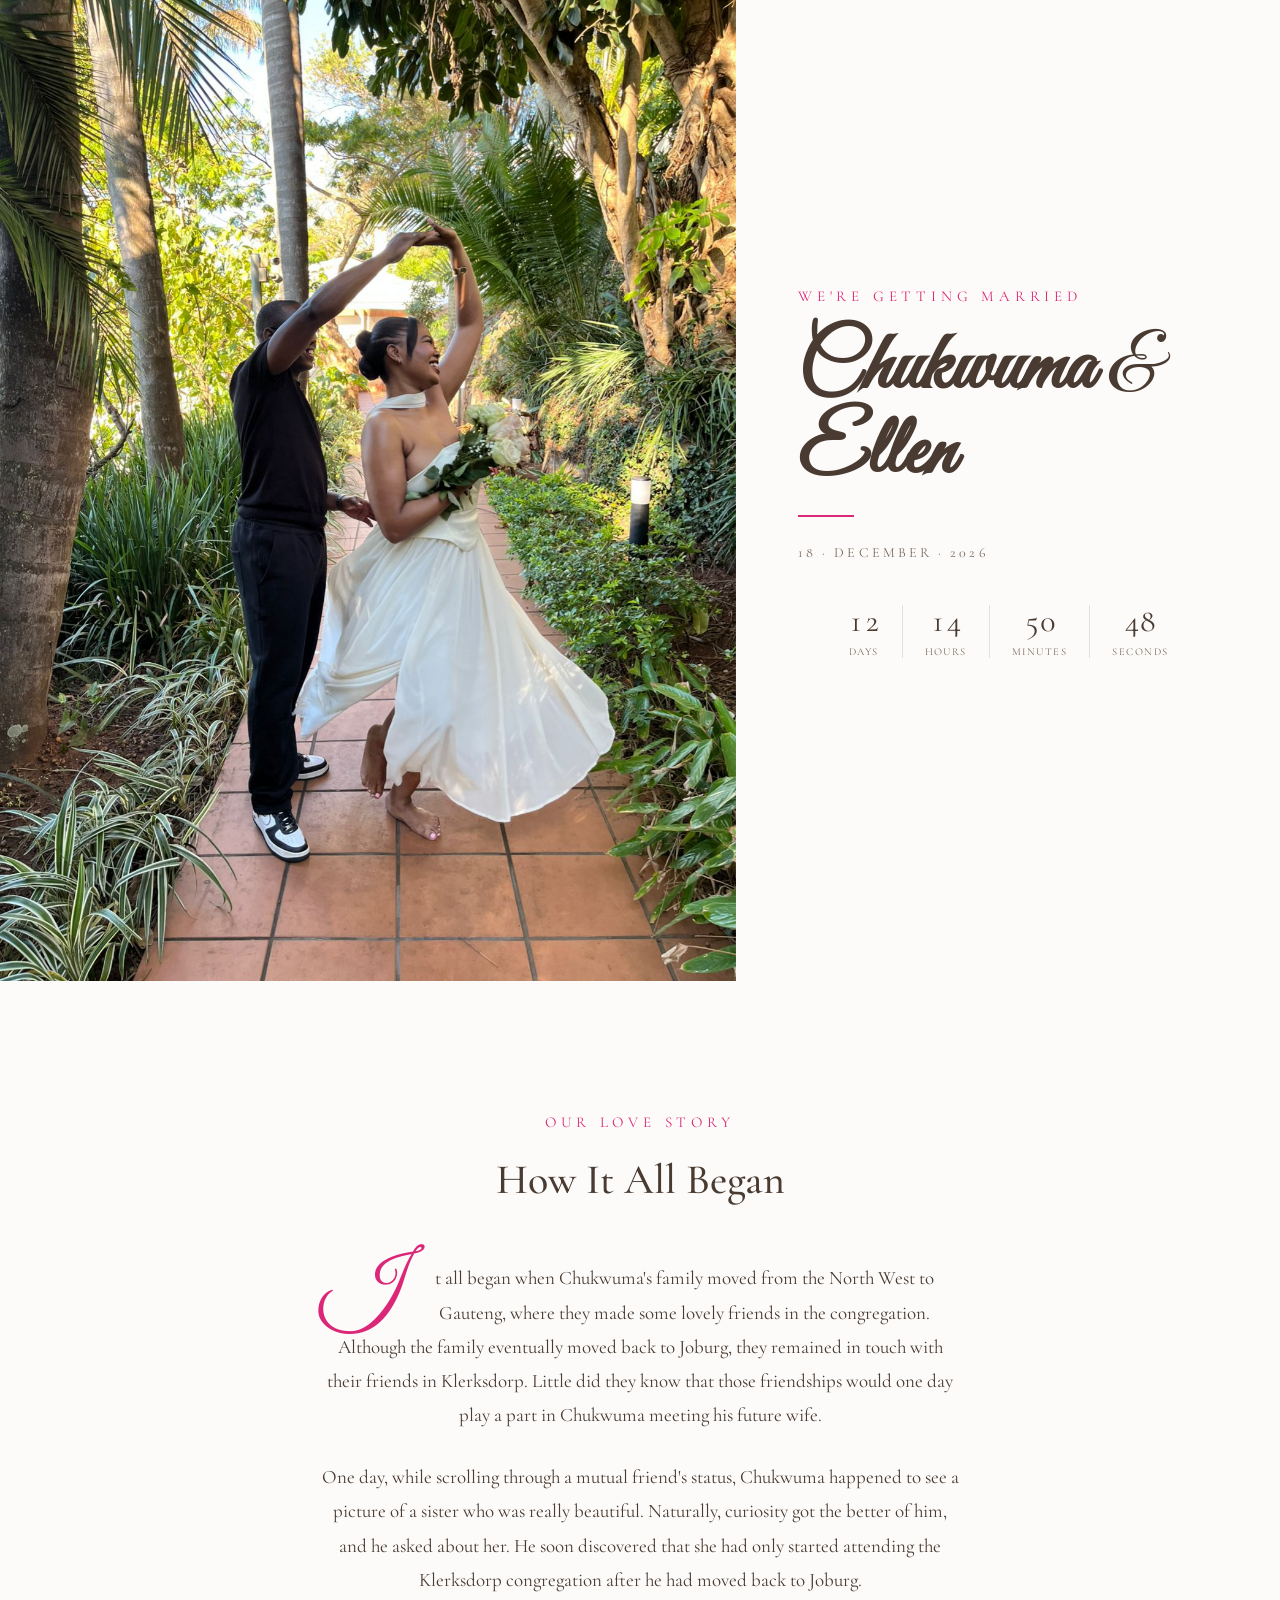
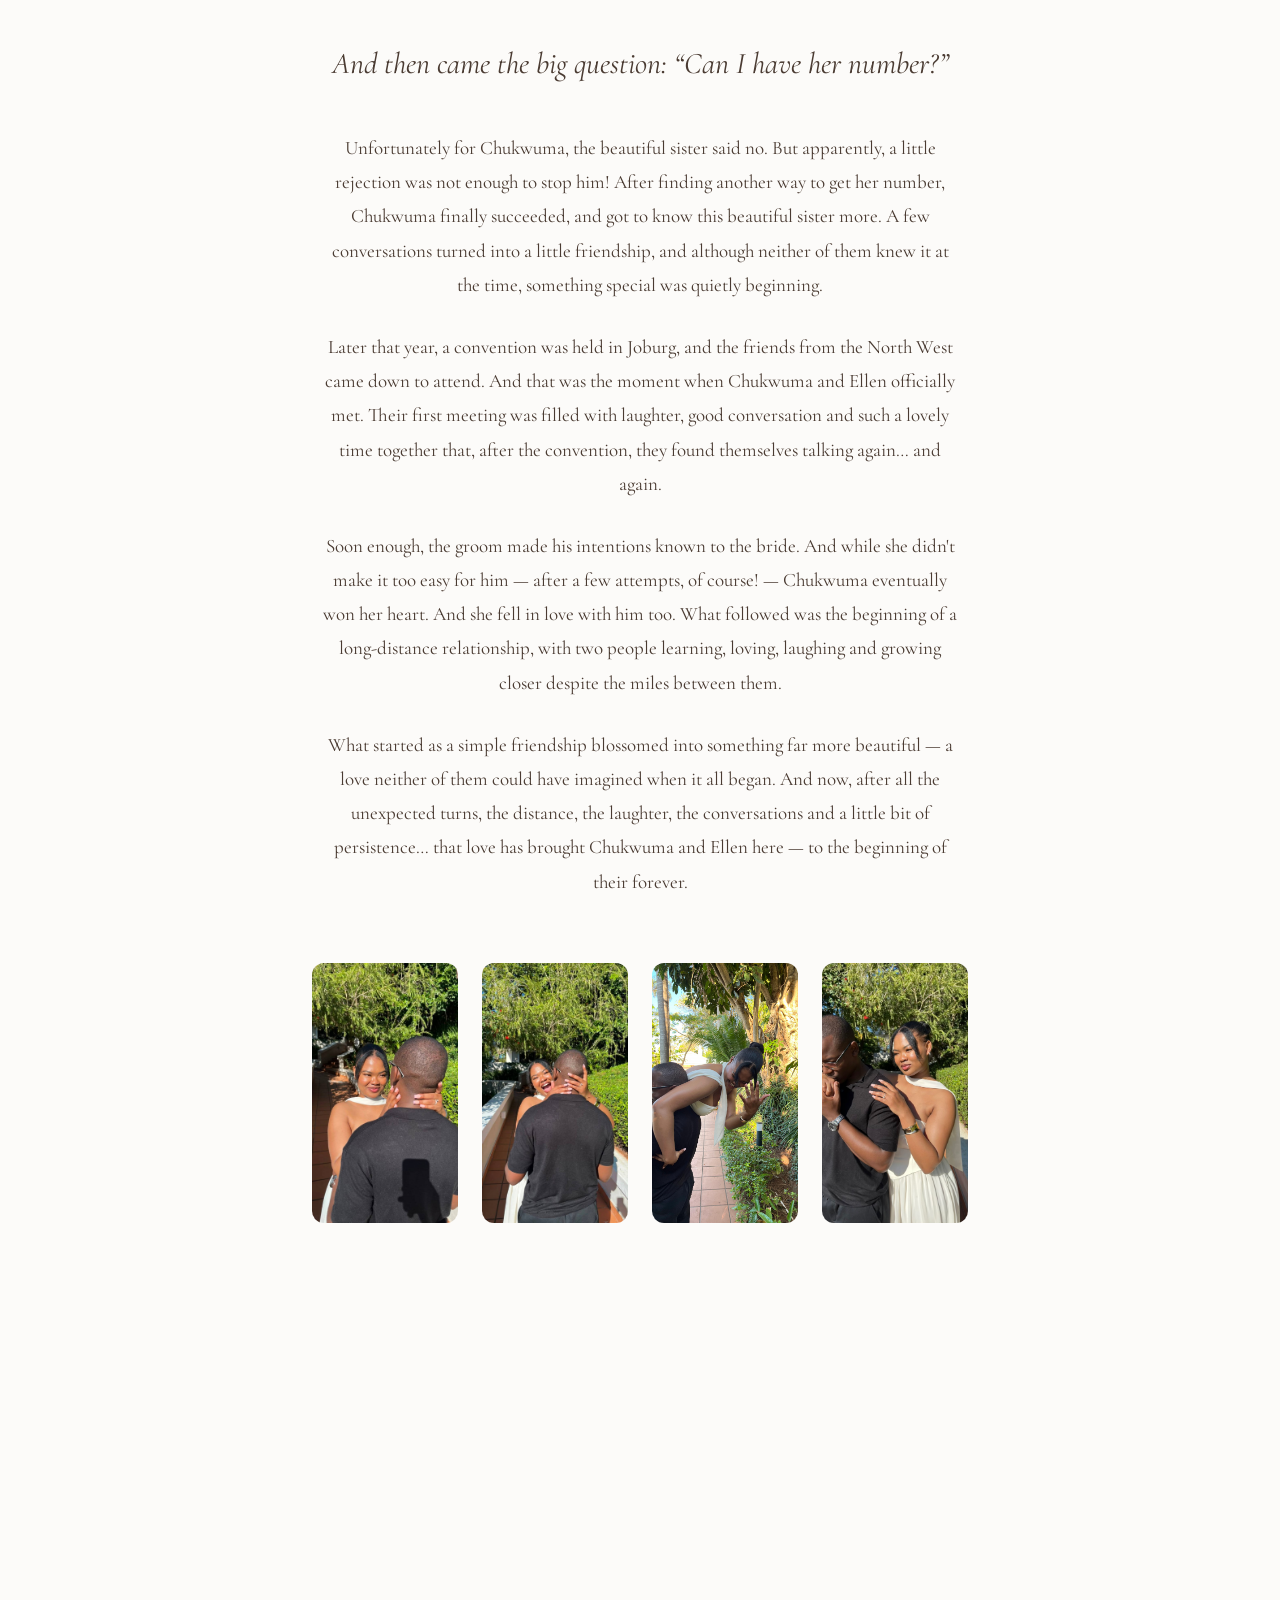
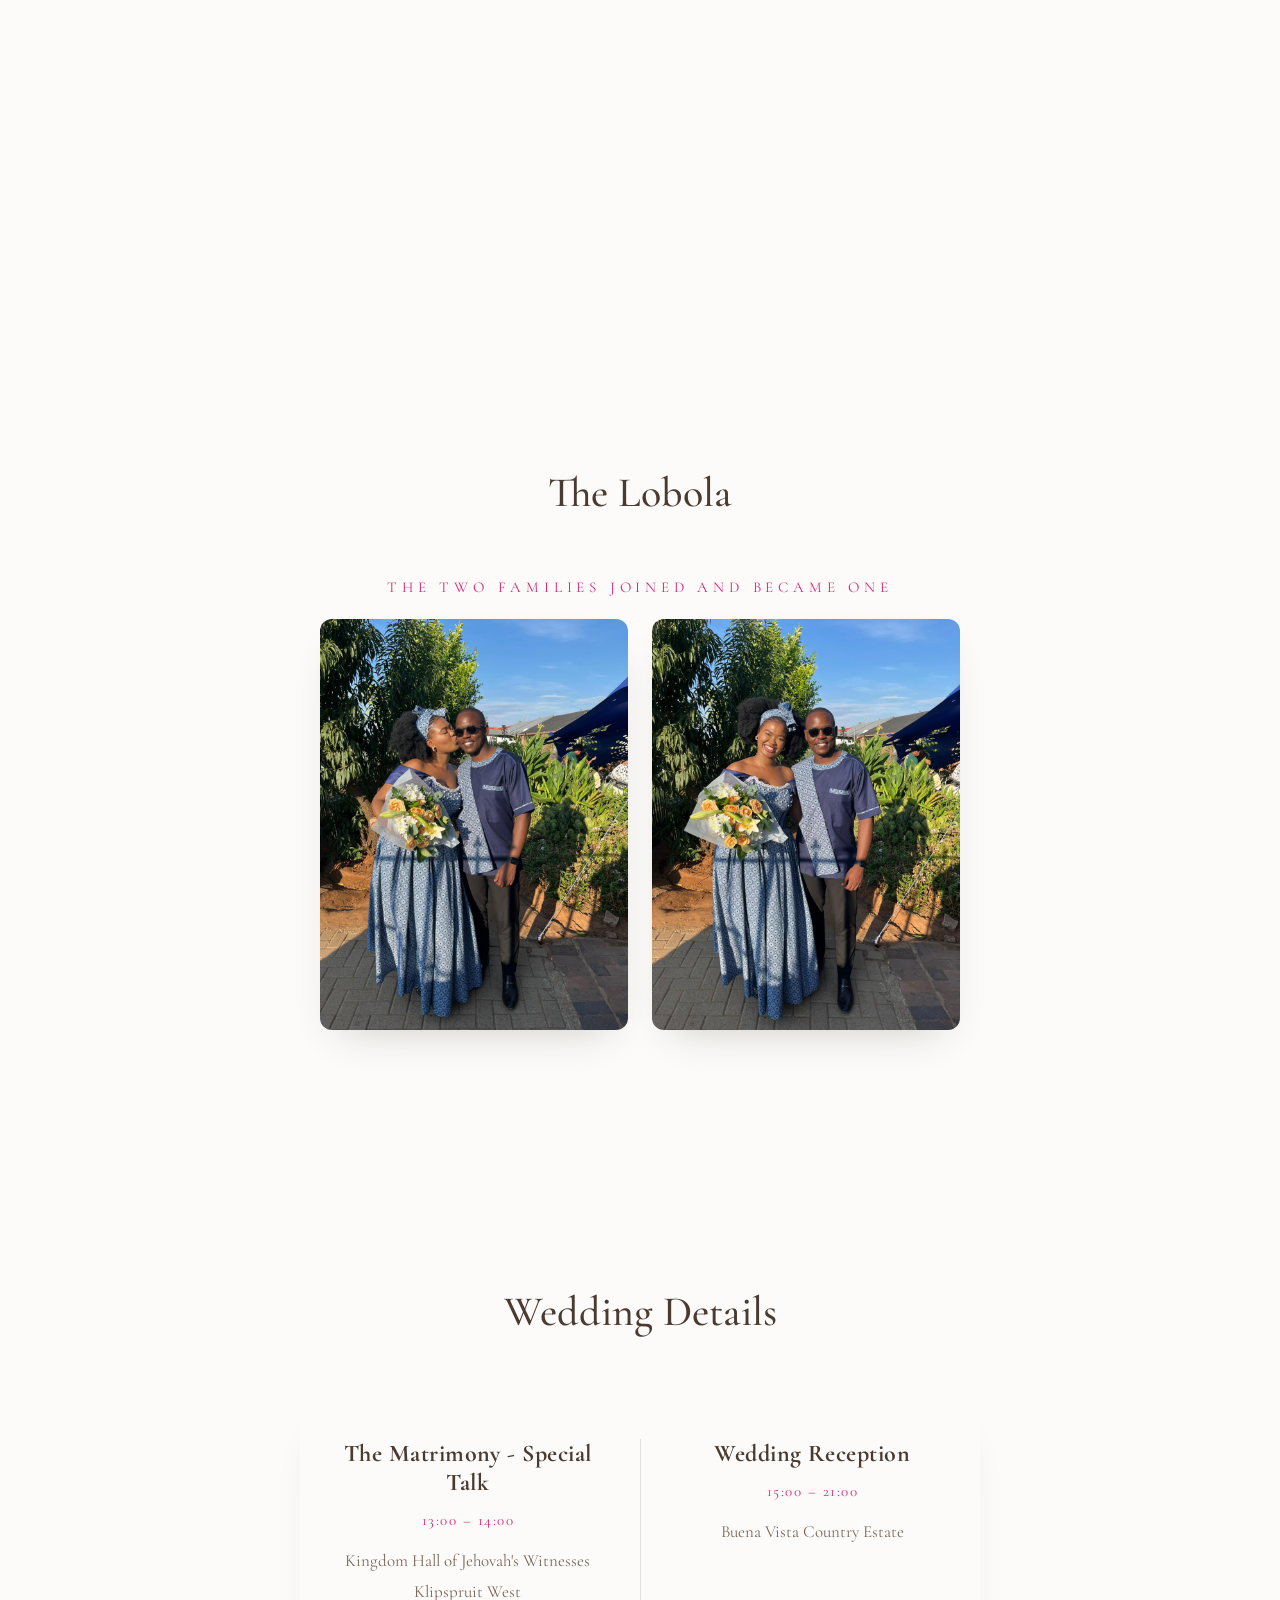
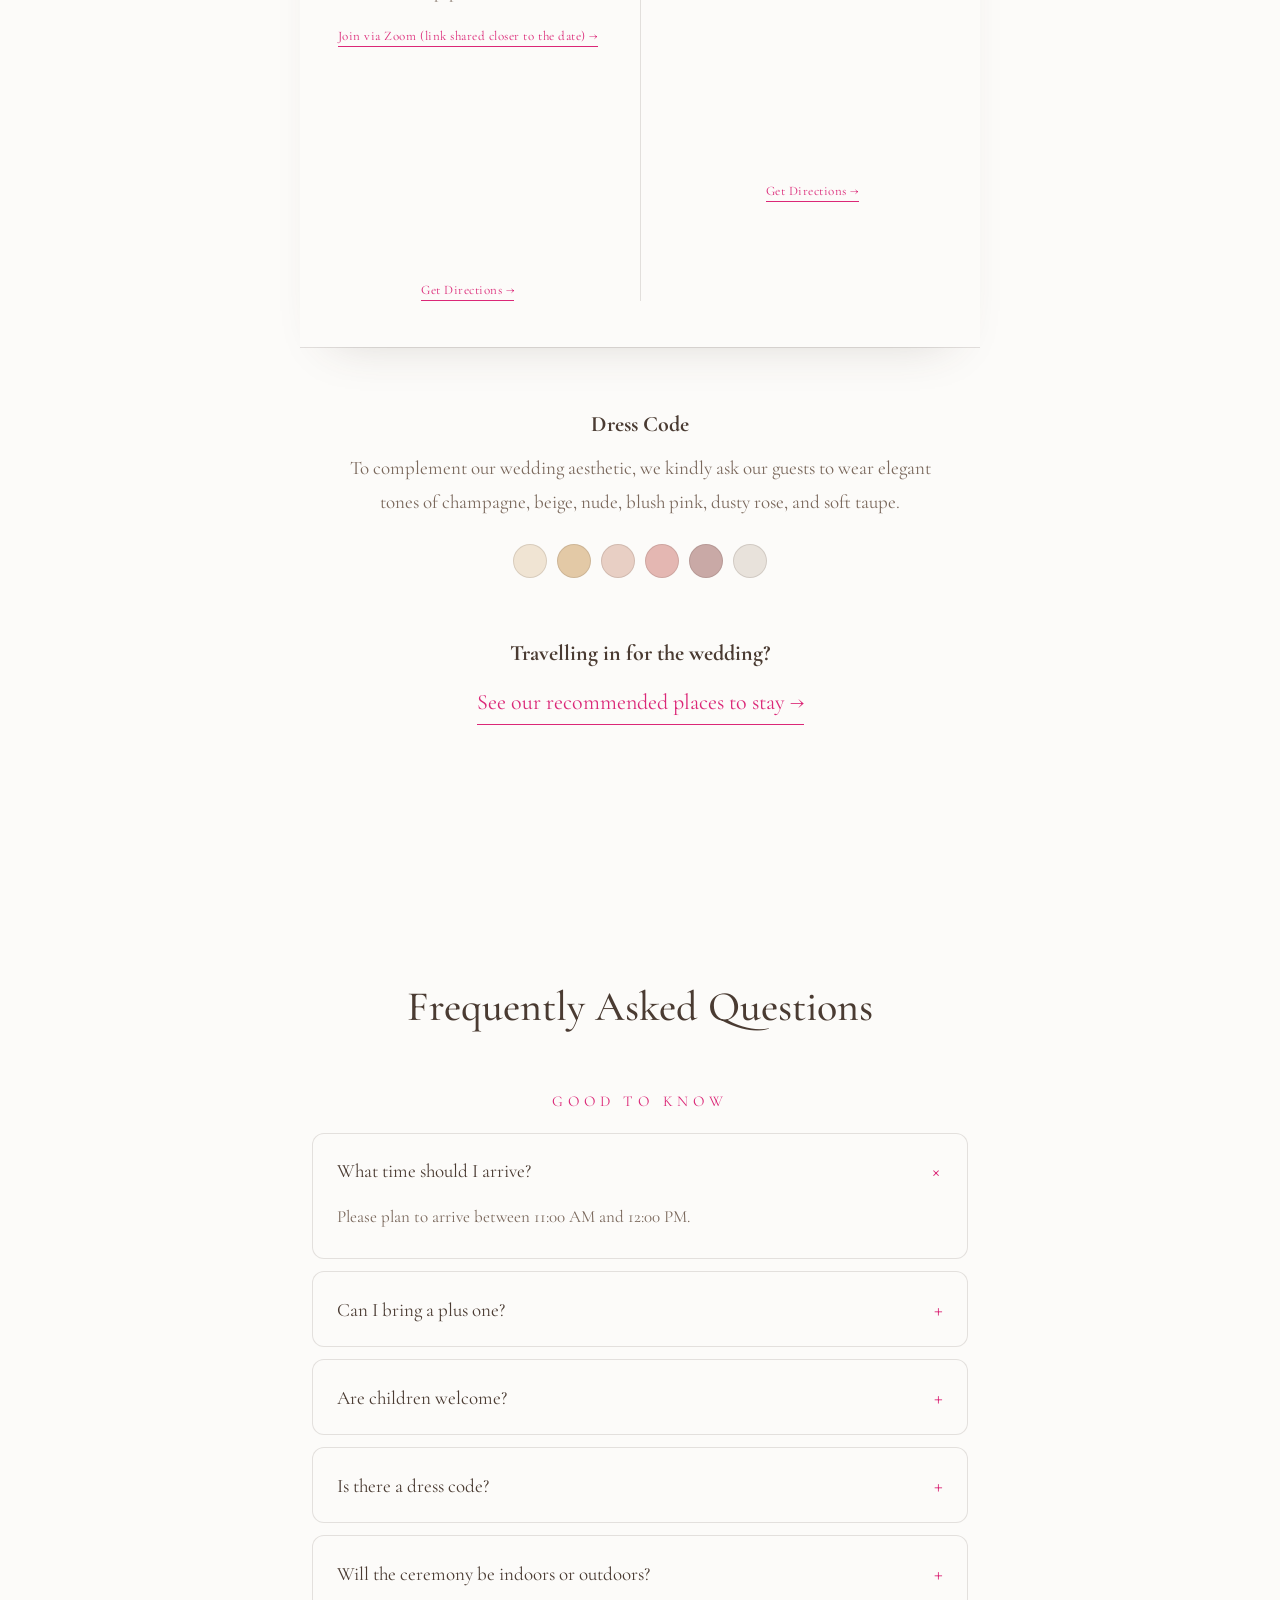
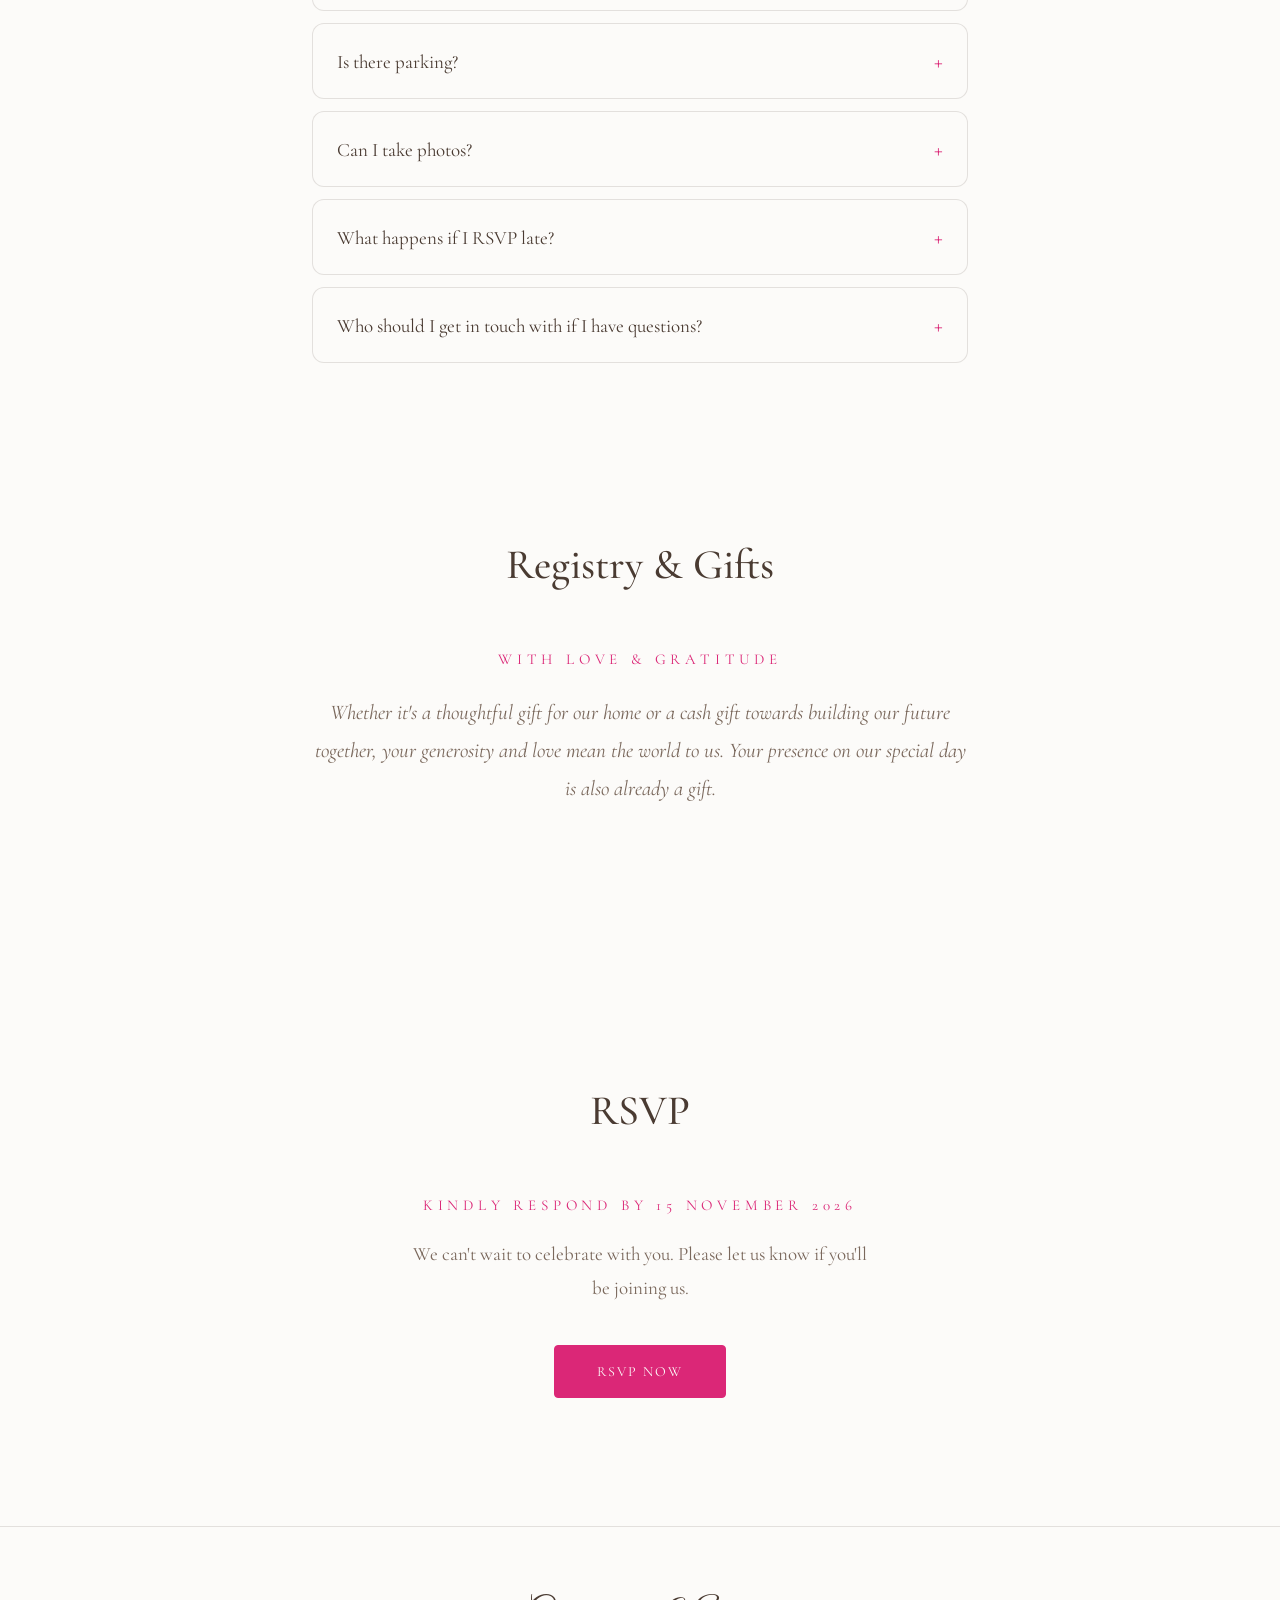
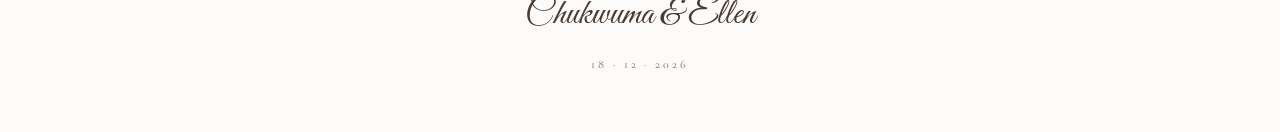
==== commit 99e180e2: "Update the Lobola subtitle to "The two families joined and became one" Co-Authored-By: Claude Opus 5" ====
--- a/wedding/index.html
+++ b/wedding/index.html
@@ -98,7 +98,7 @@
 
     <div class="traditional-ceremony reveal">
       <h2 class="section-title section-title--center">The Lobola</h2>
-      <p class="traditional-ceremony__subtitle">The families joined and became one</p>
+      <p class="traditional-ceremony__subtitle">The two families joined and became one</p>
       <div class="traditional-grid">
         <figure class="traditional-grid__item">
           <img src="assets/images/traditional-ceremony-kiss.jpg" alt="Chukwuma and Ellen sharing a kiss in matching traditional attire, Ellen holding a bouquet" loading="lazy">
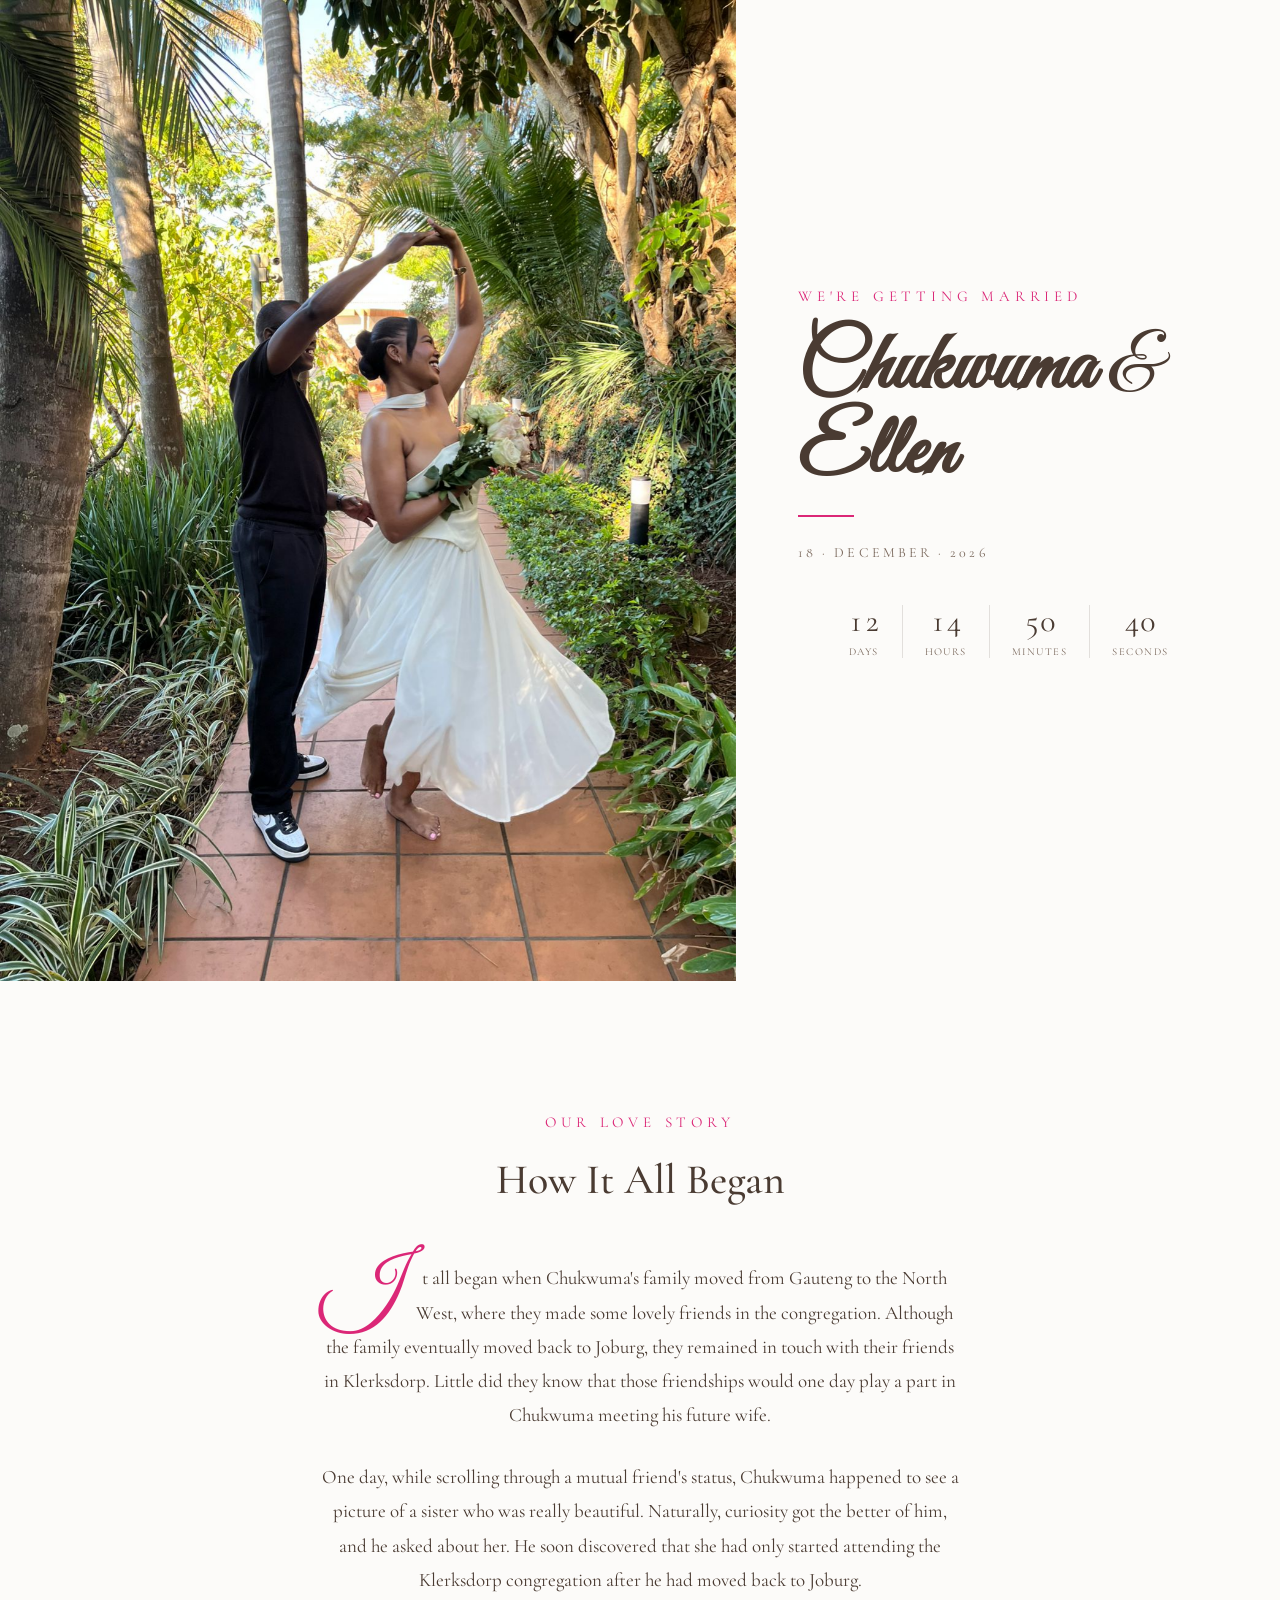
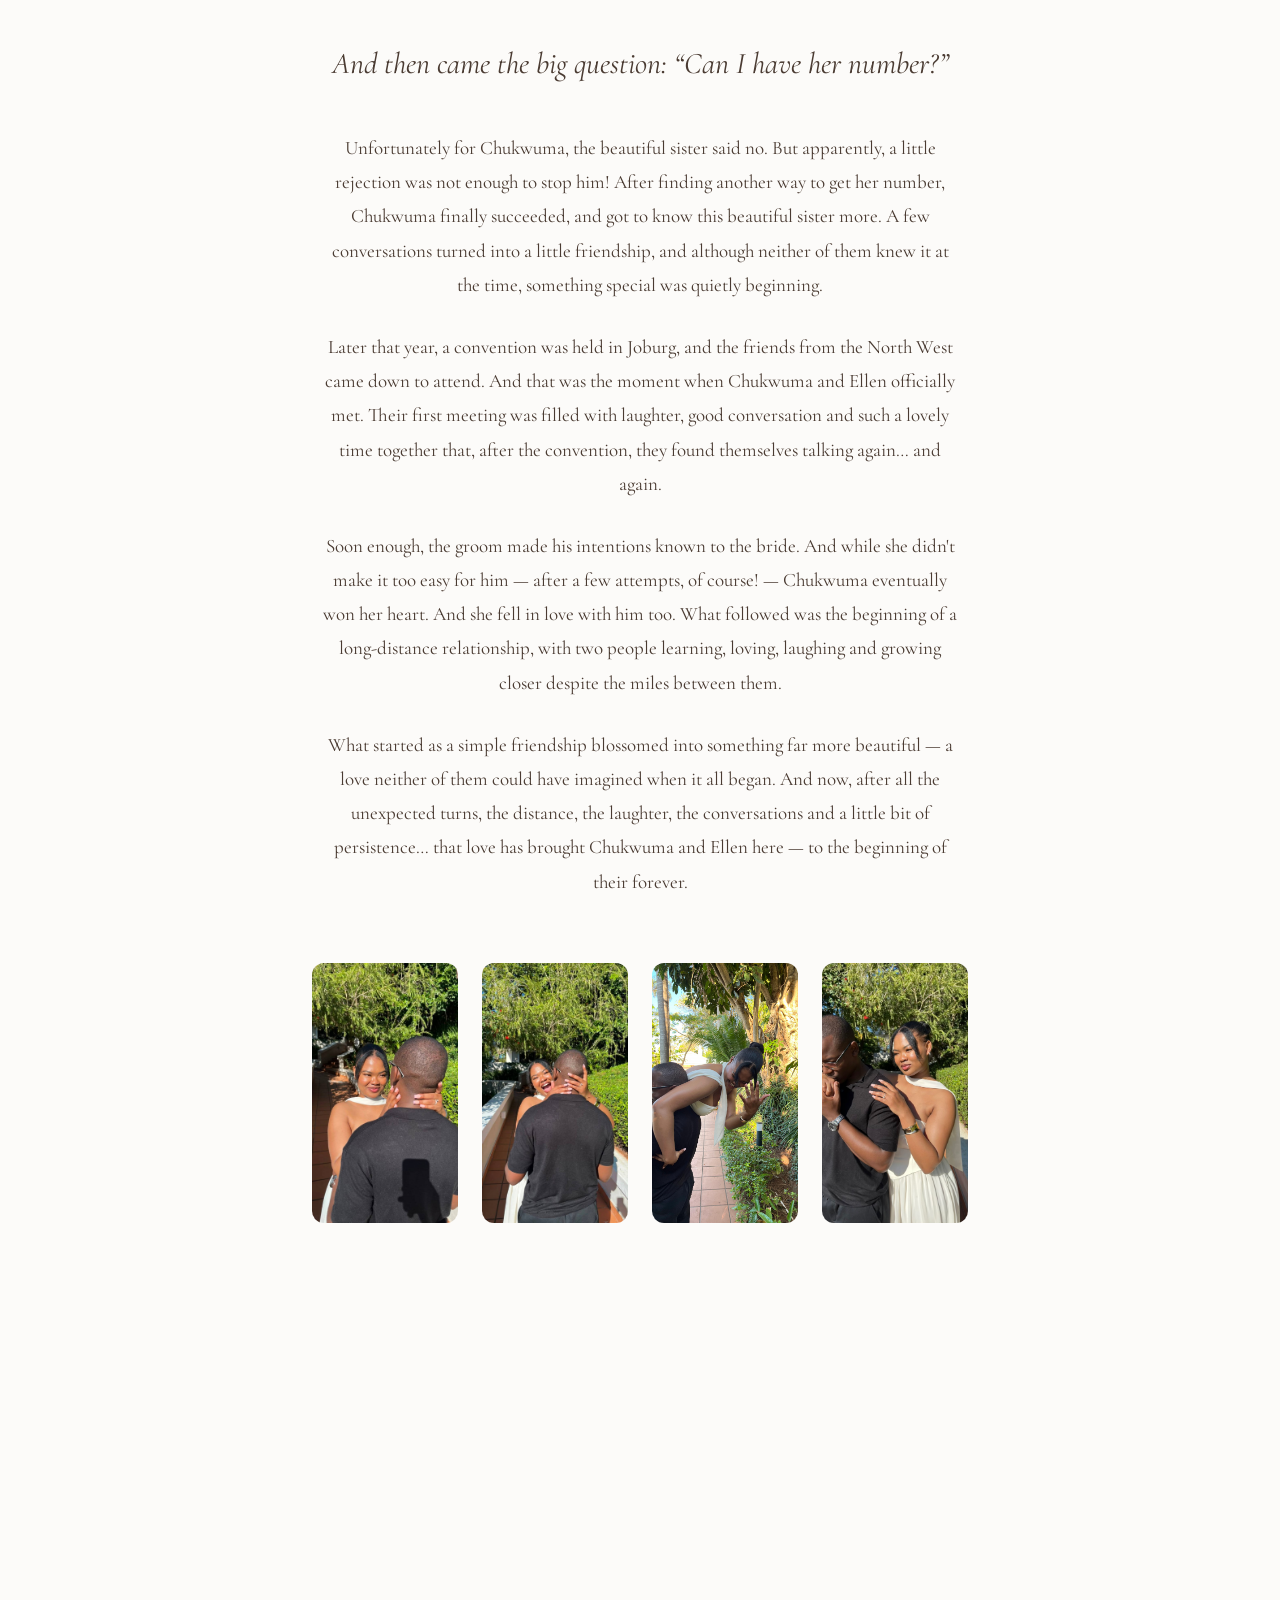
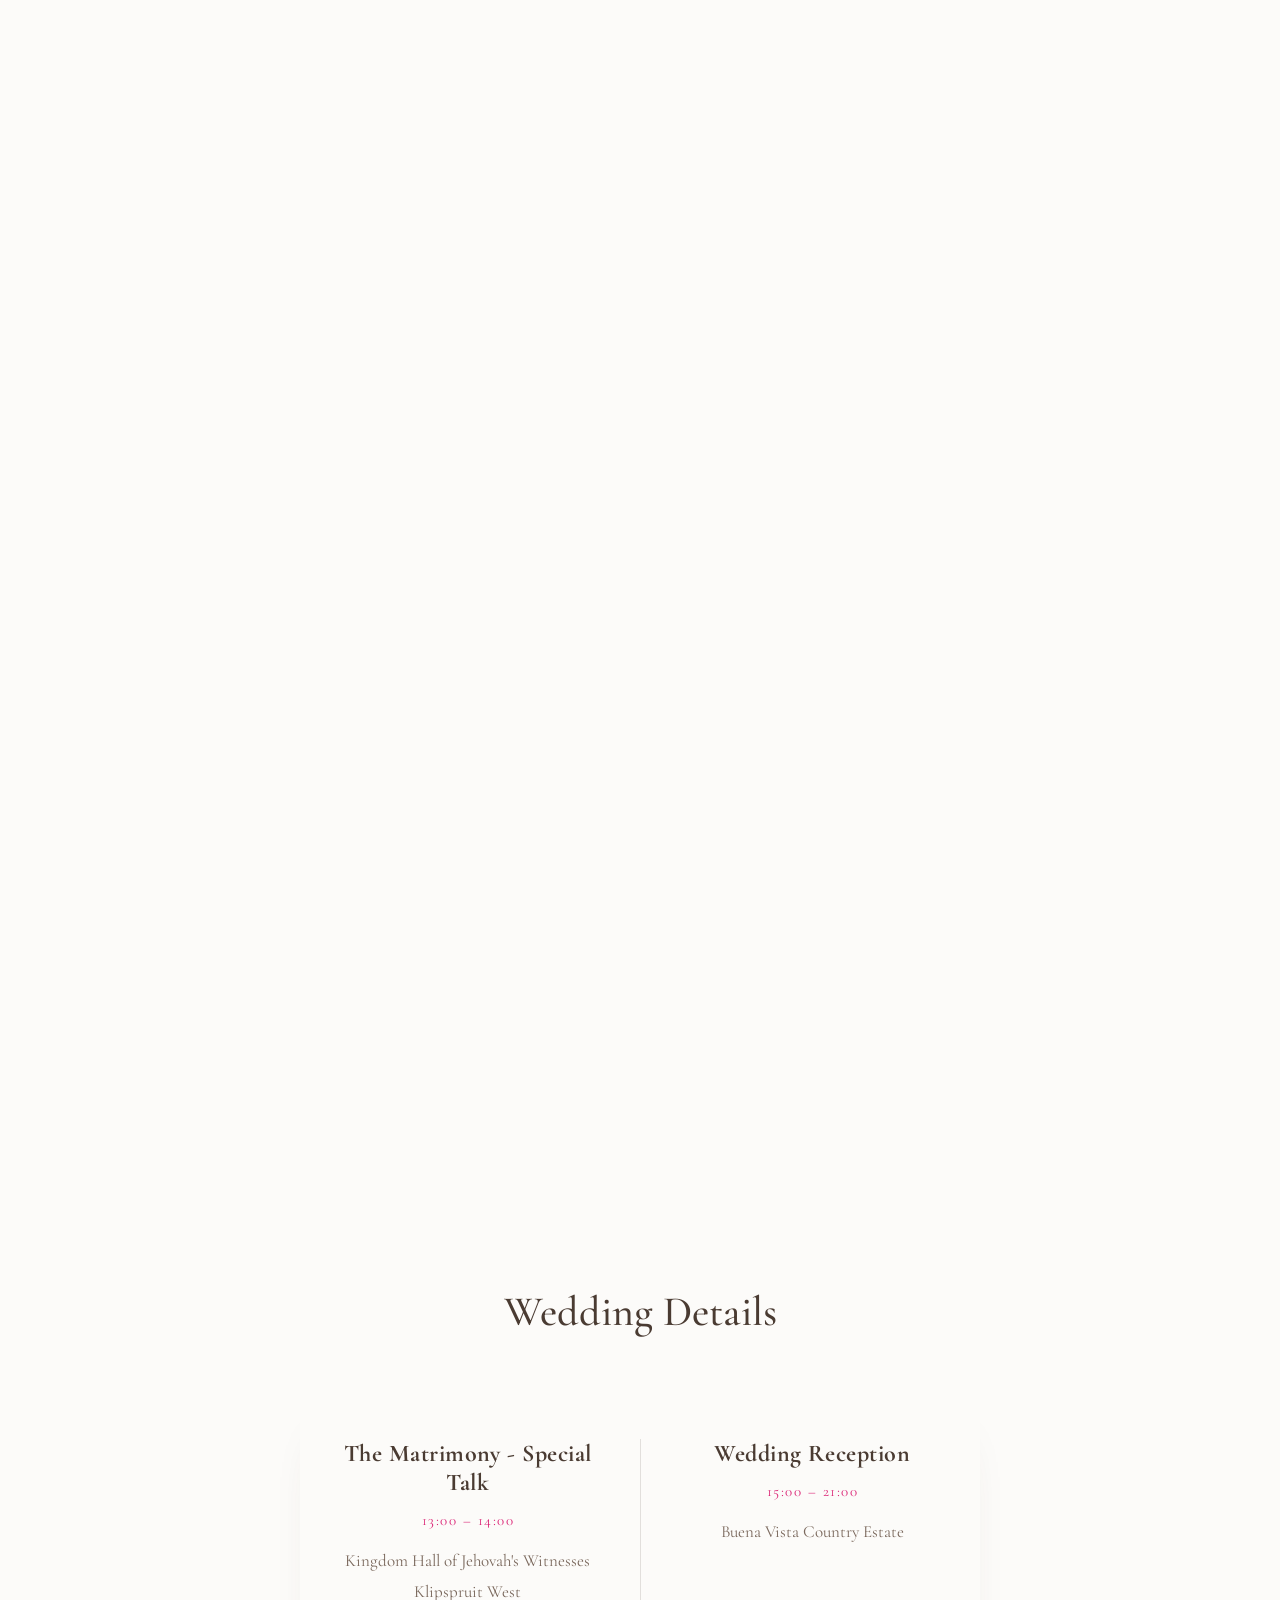
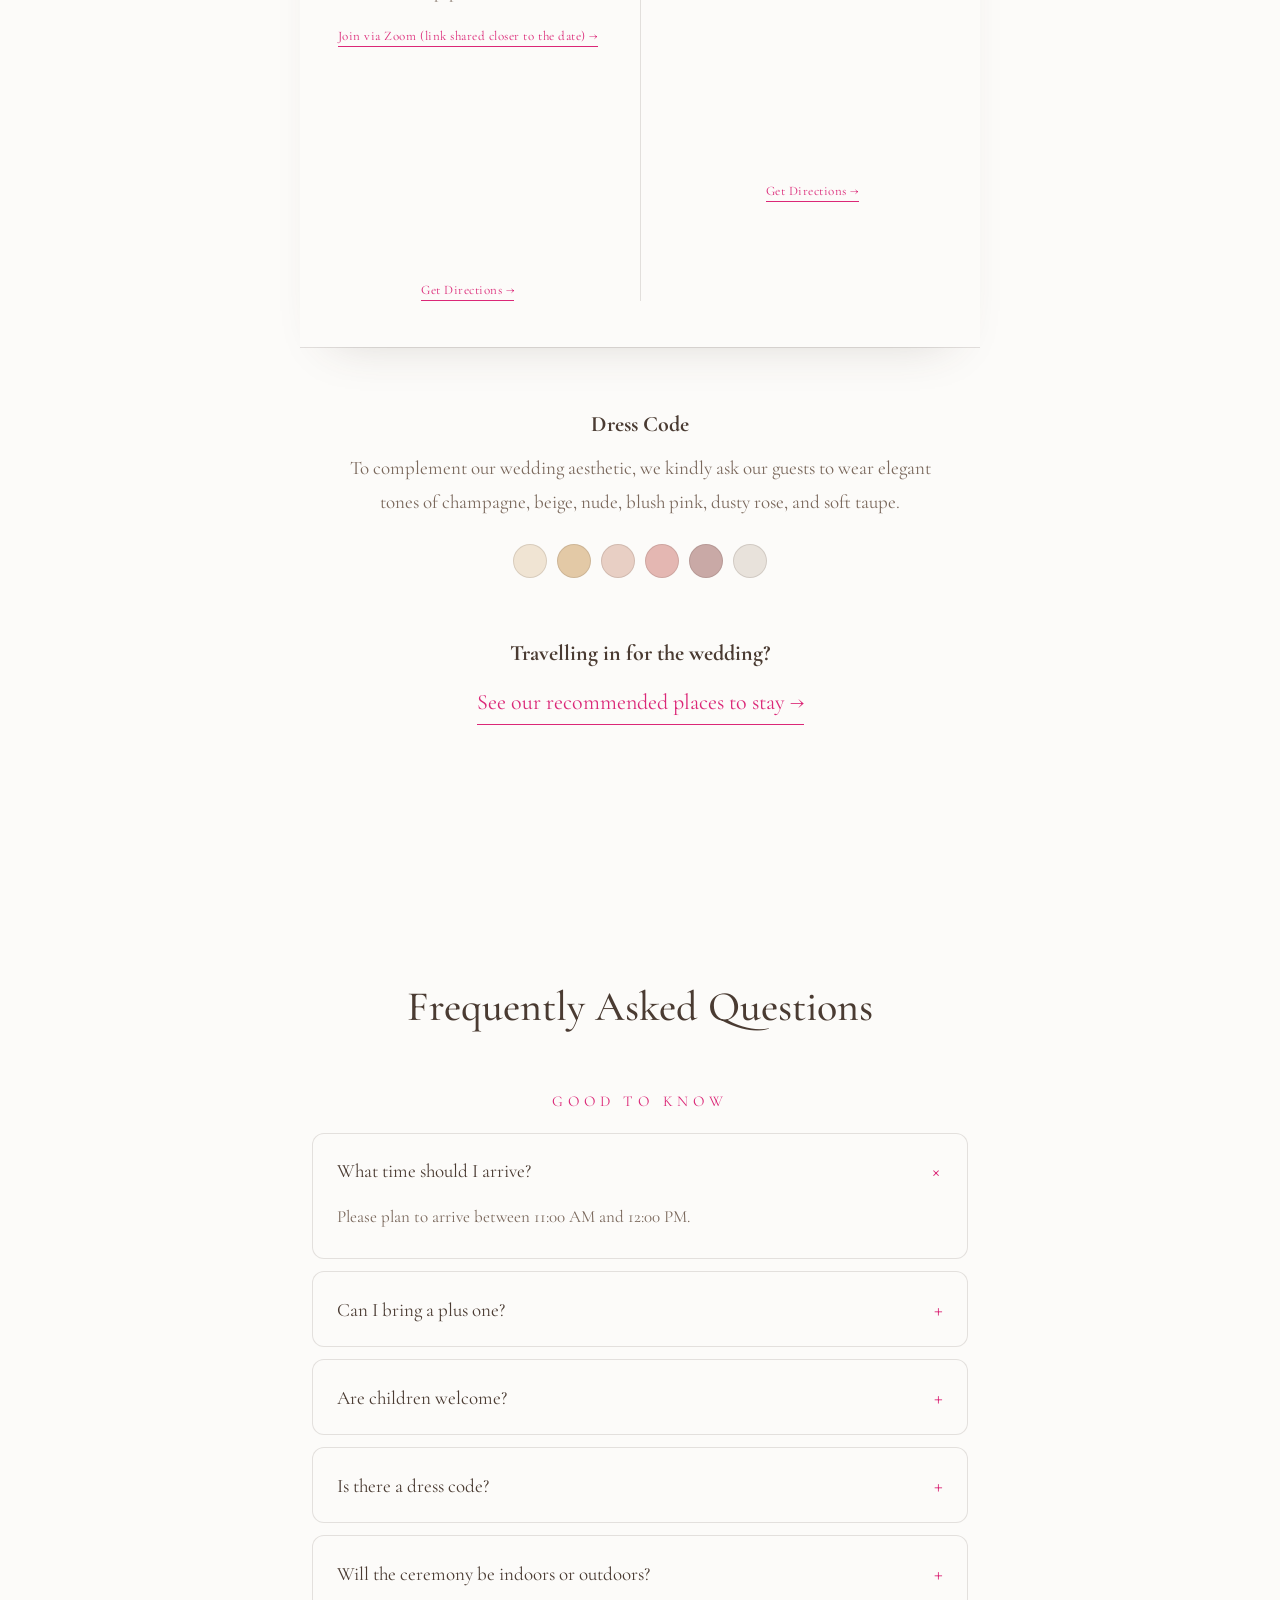
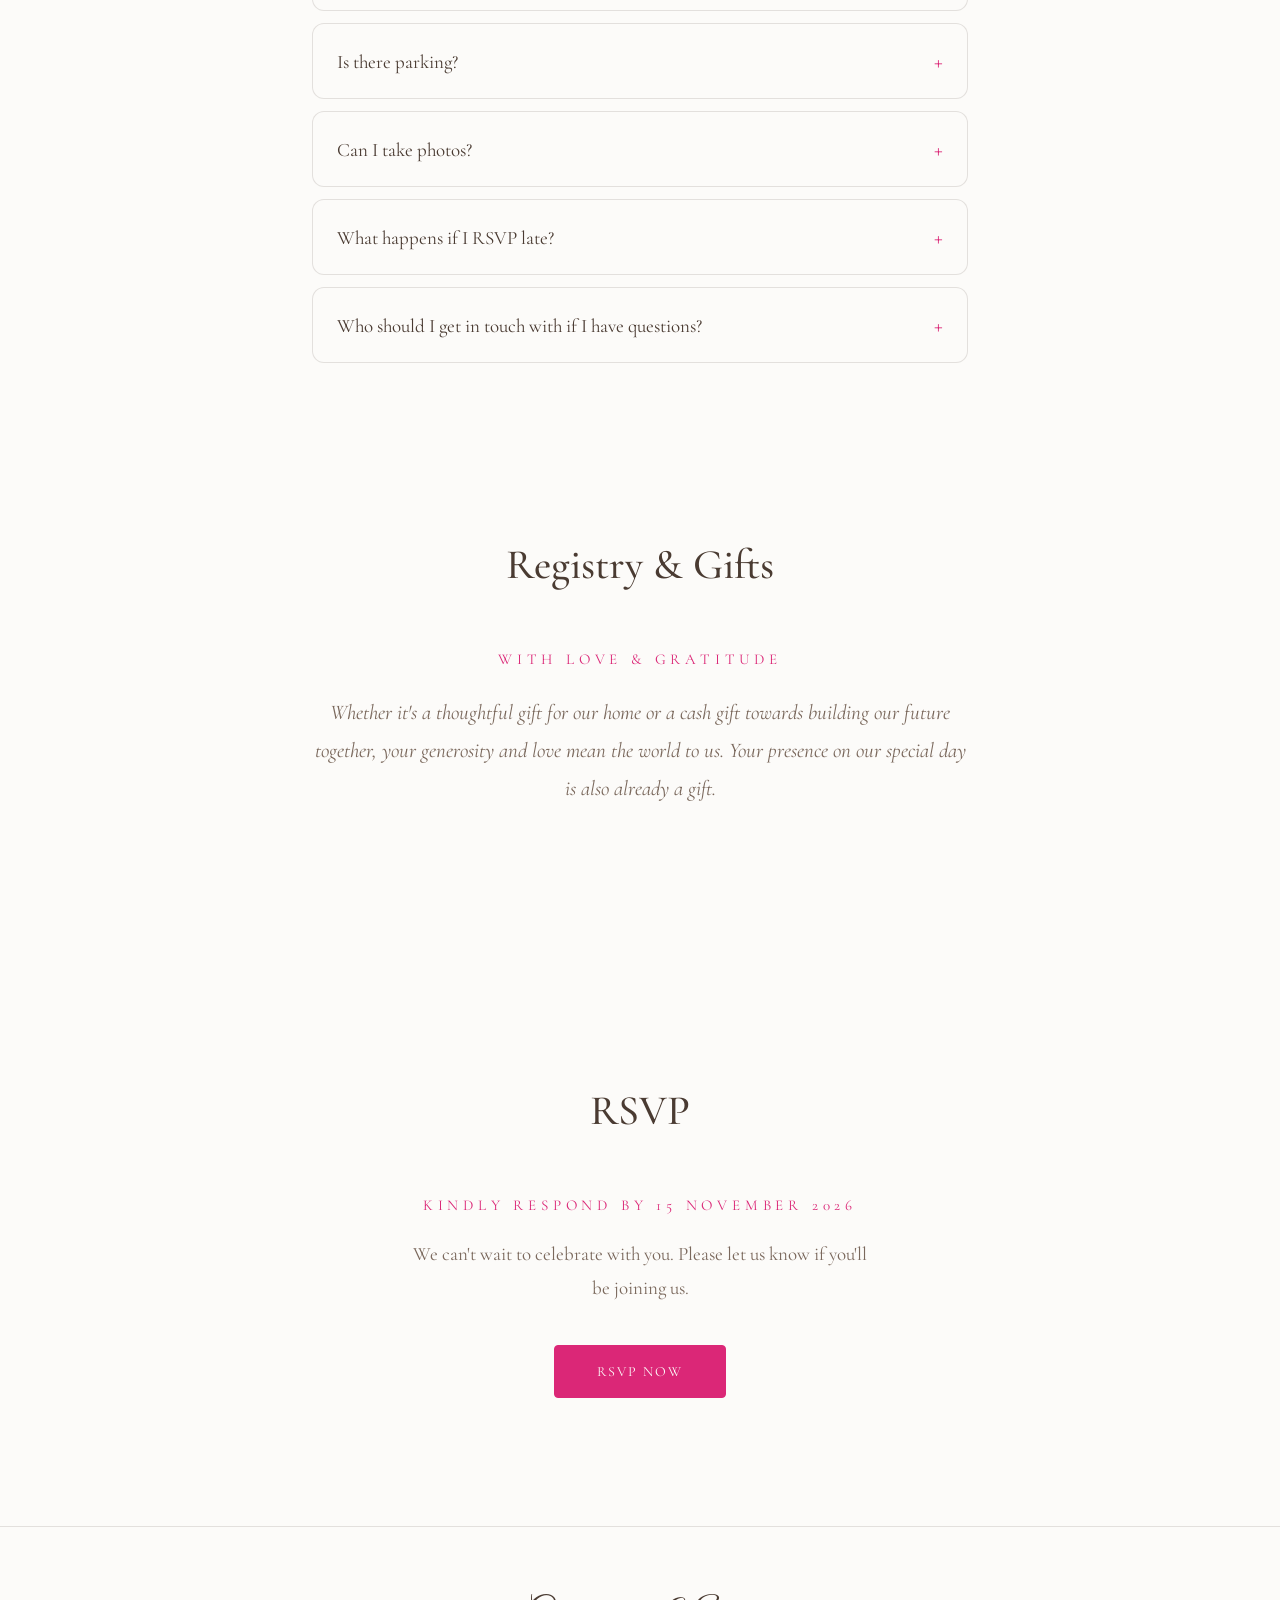
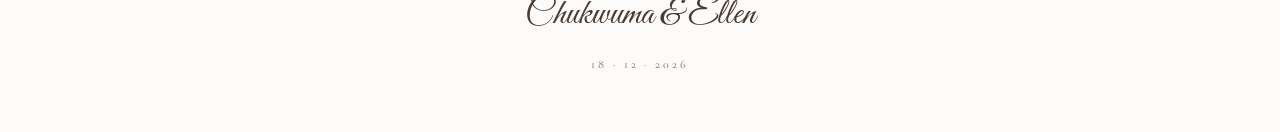
==== commit 0a8f3218: "Correct the direction of the family's move in the story They moved from Gauteng to the North West, t" ====
--- a/wedding/index.html
+++ b/wedding/index.html
@@ -44,7 +44,7 @@
     <h2 class="section-title section-title--center reveal">How It All Began</h2>
 
     <div class="prose reveal">
-      <p class="prose__lead">It all began when Chukwuma's family moved from the North West to Gauteng, where they made some lovely friends in the congregation. Although the family eventually moved back to Joburg, they remained in touch with their friends in Klerksdorp. Little did they know that those friendships would one day play a part in Chukwuma meeting his future wife.</p>
+      <p class="prose__lead">It all began when Chukwuma's family moved from Gauteng to the North West, where they made some lovely friends in the congregation. Although the family eventually moved back to Joburg, they remained in touch with their friends in Klerksdorp. Little did they know that those friendships would one day play a part in Chukwuma meeting his future wife.</p>
 
       <p>One day, while scrolling through a mutual friend's status, Chukwuma happened to see a picture of a sister who was really beautiful. Naturally, curiosity got the better of him, and he asked about her. He soon discovered that she had only started attending the Klerksdorp congregation after he had moved back to Joburg.</p>
 
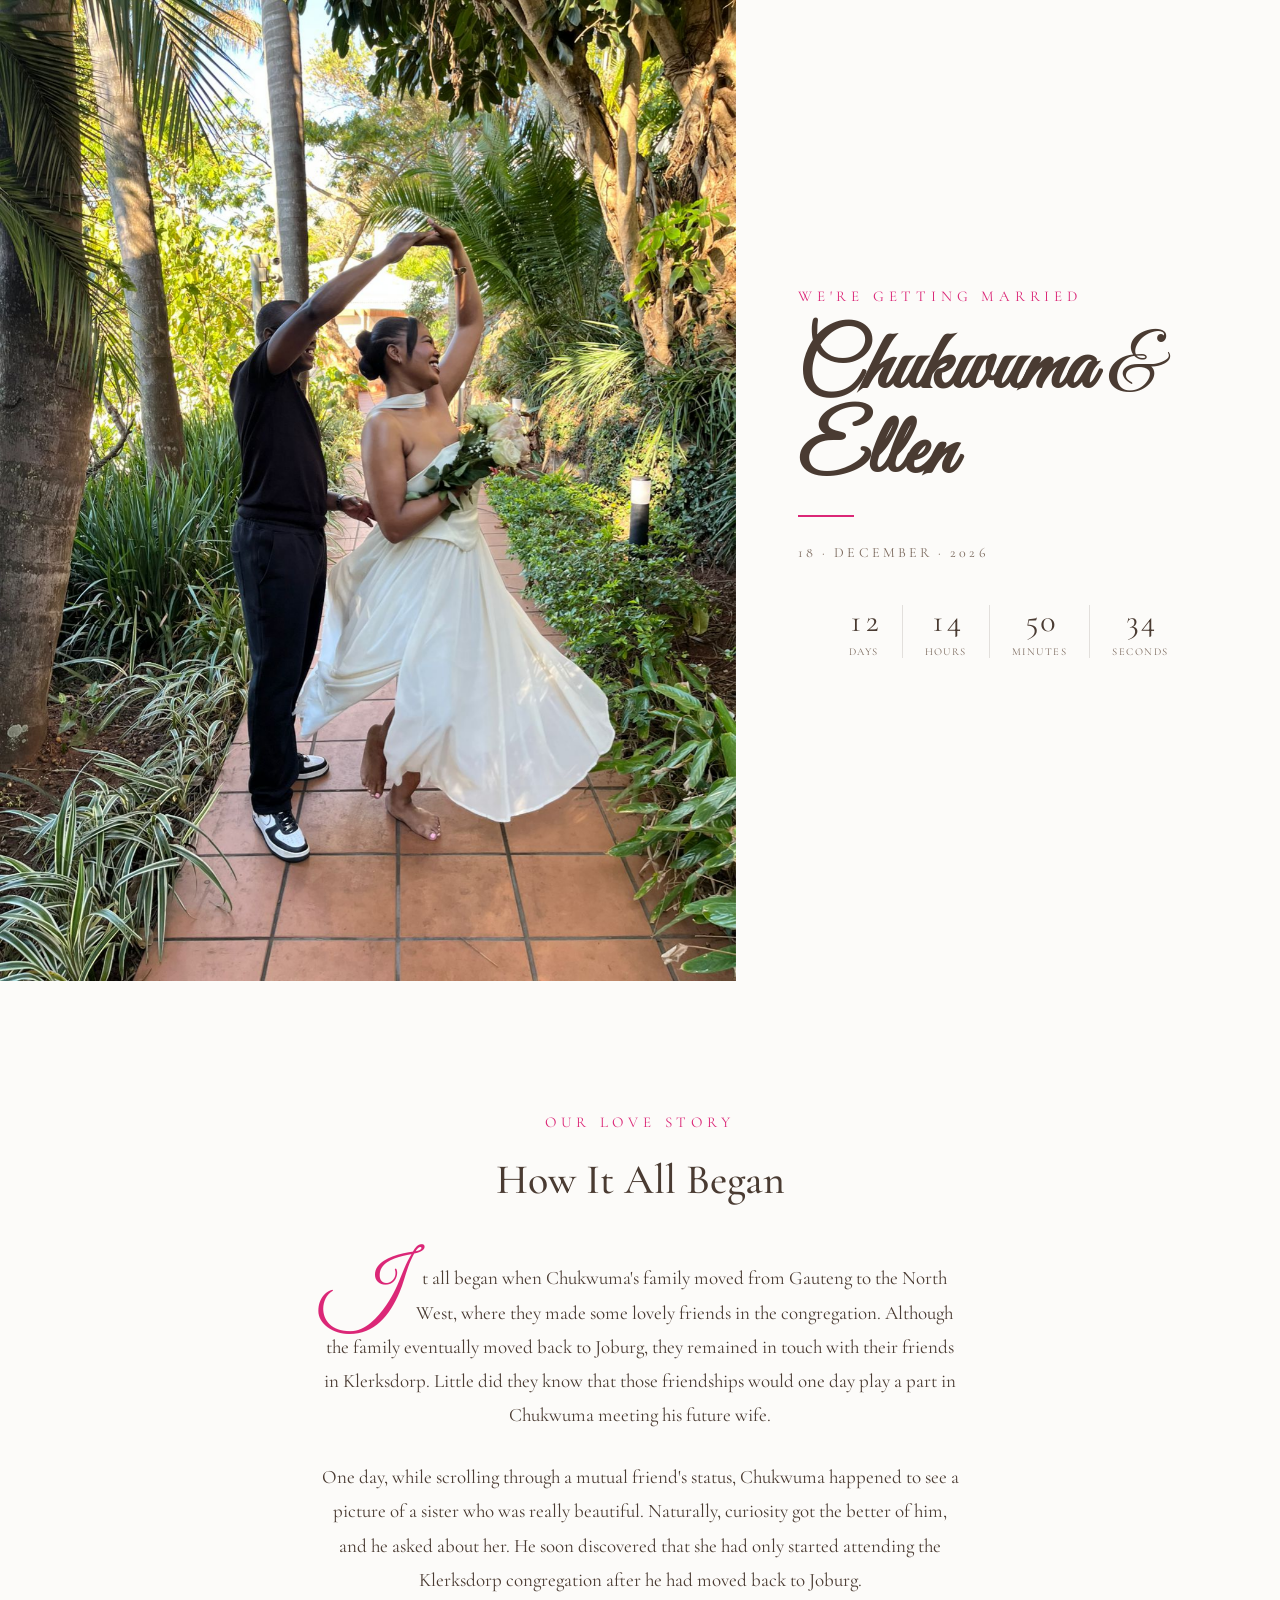
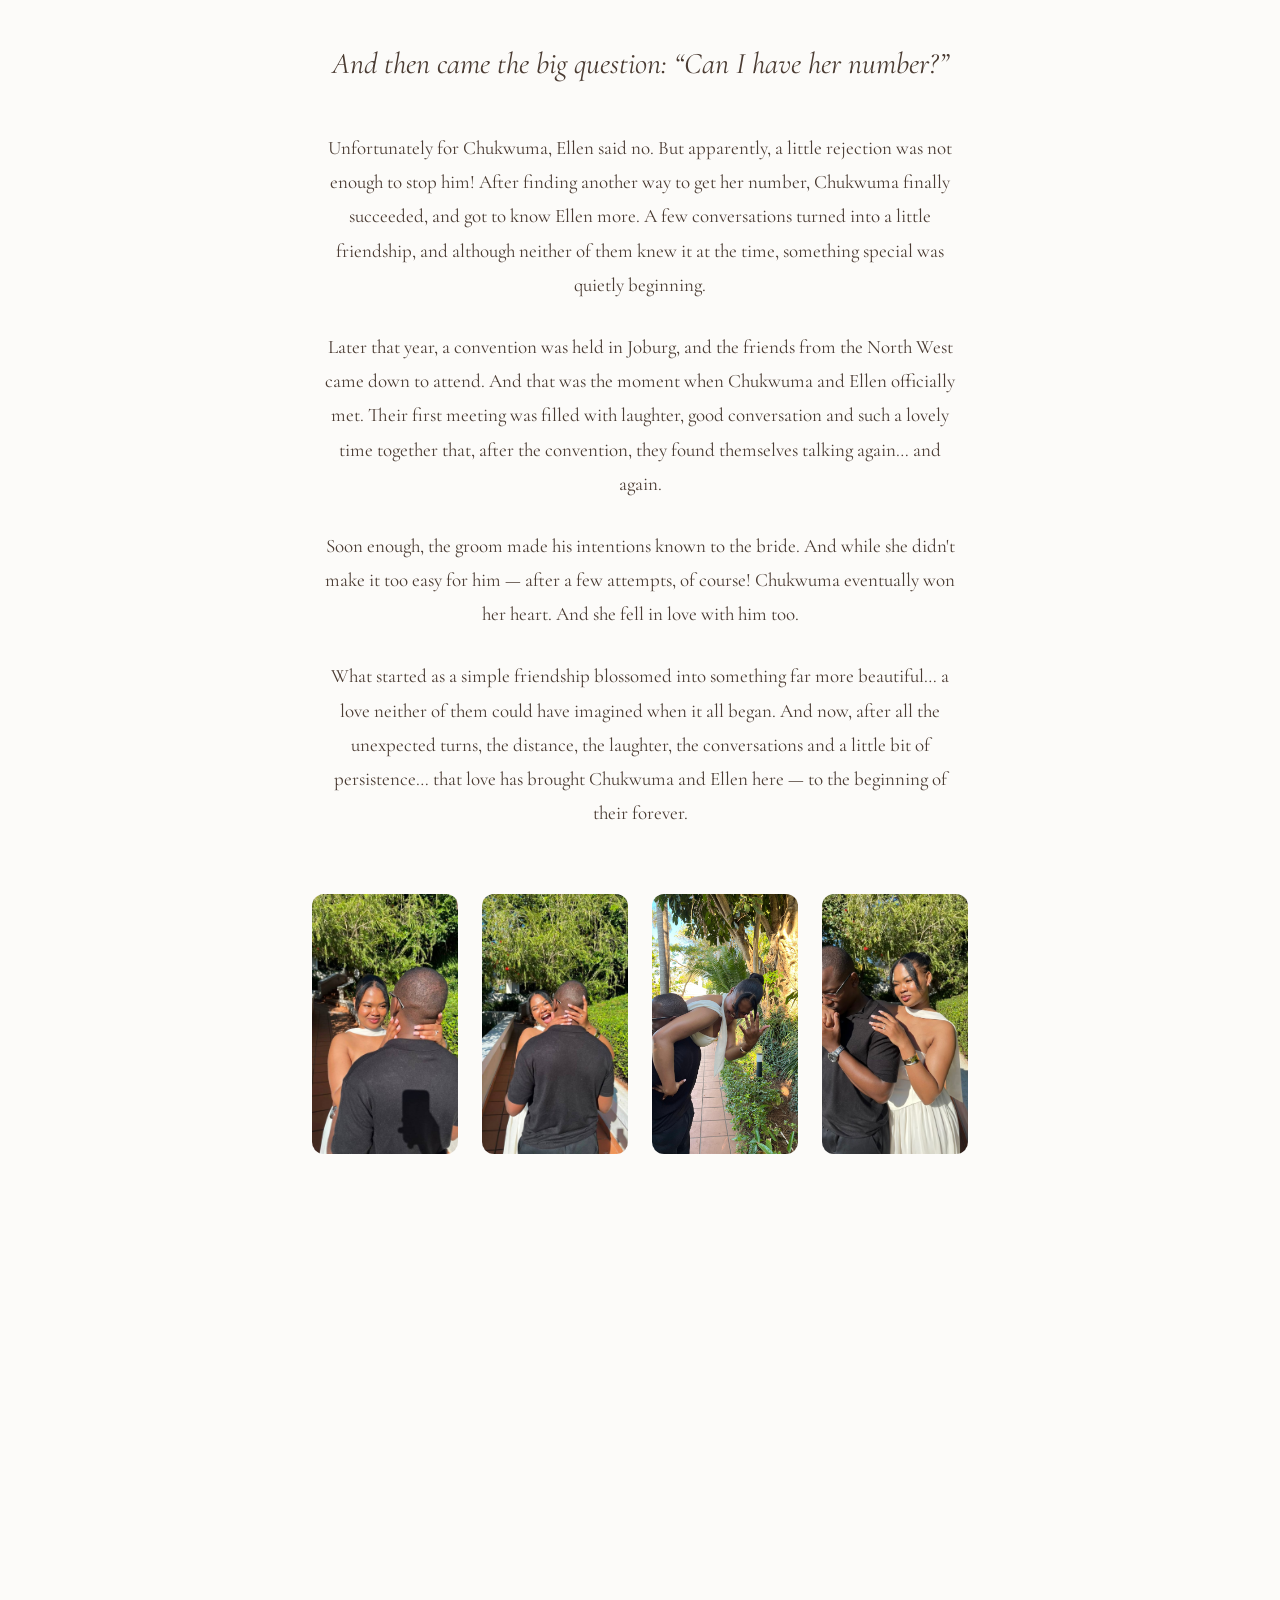
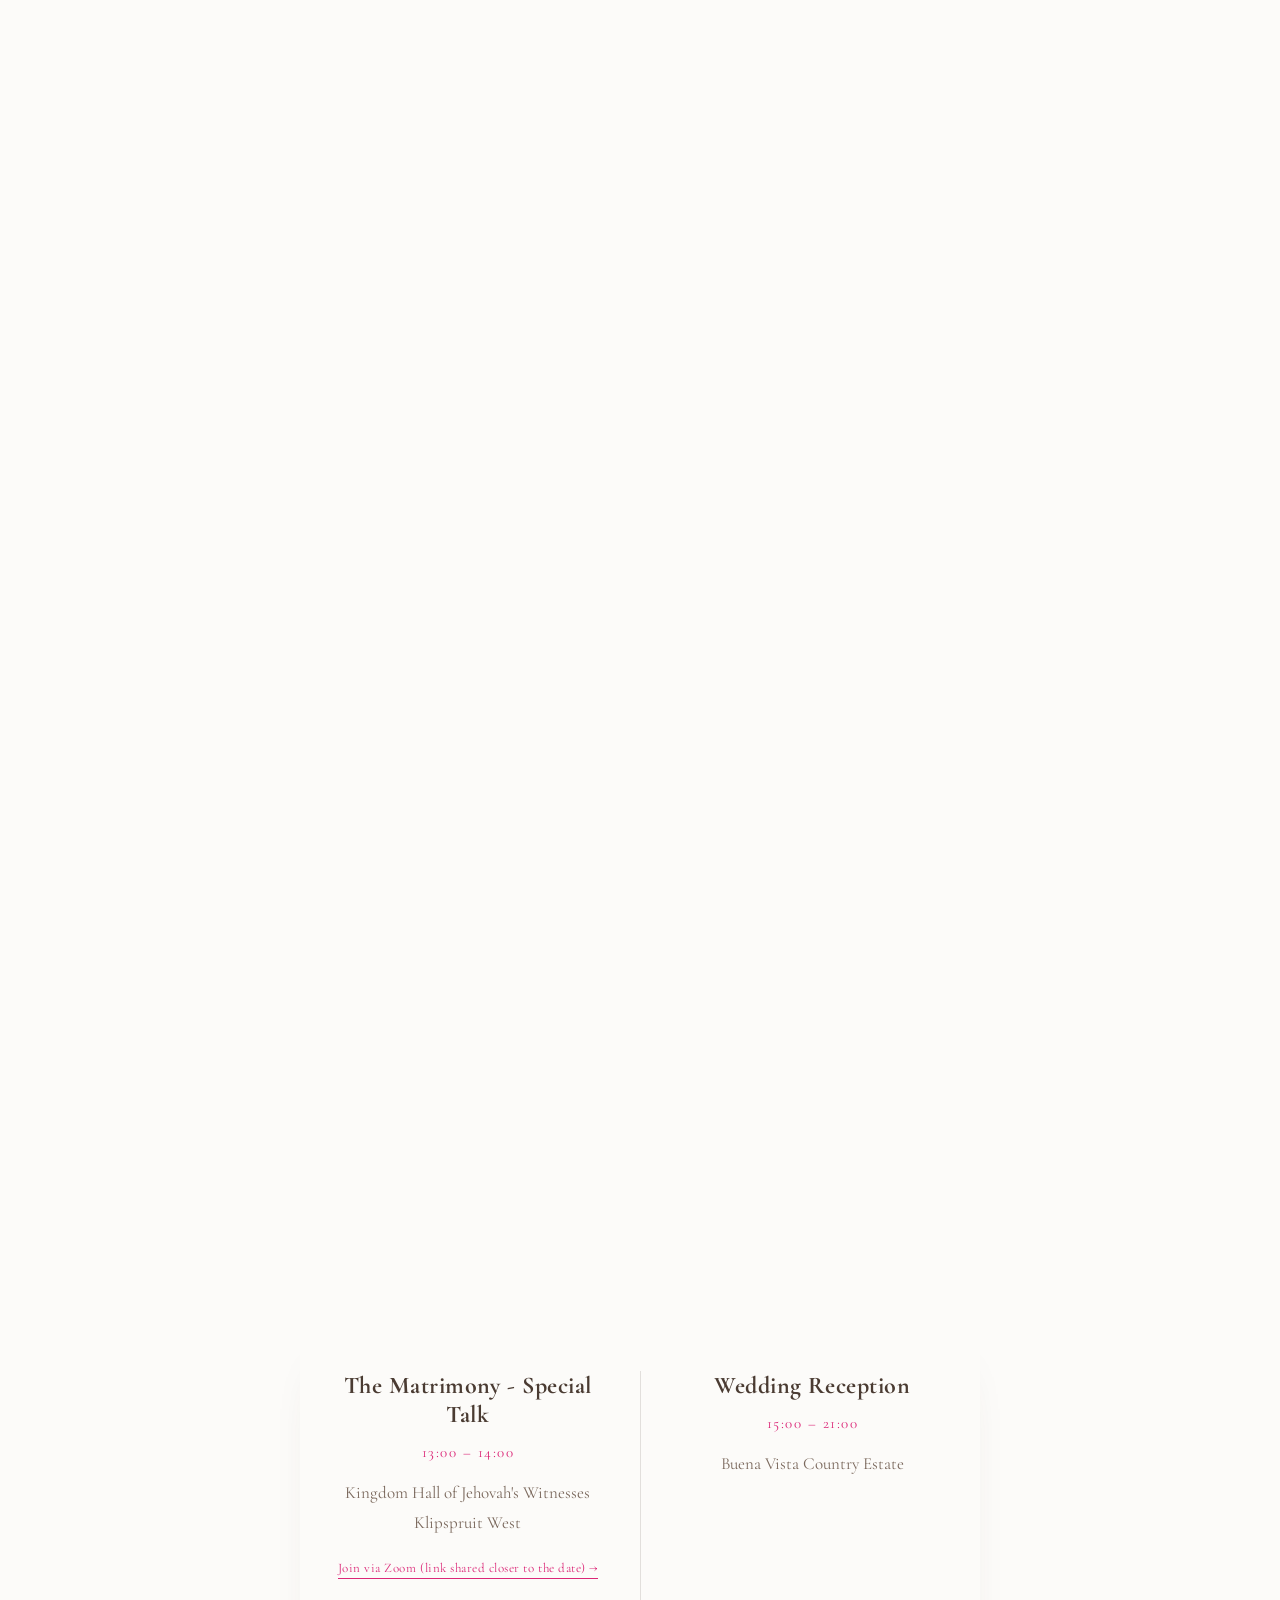
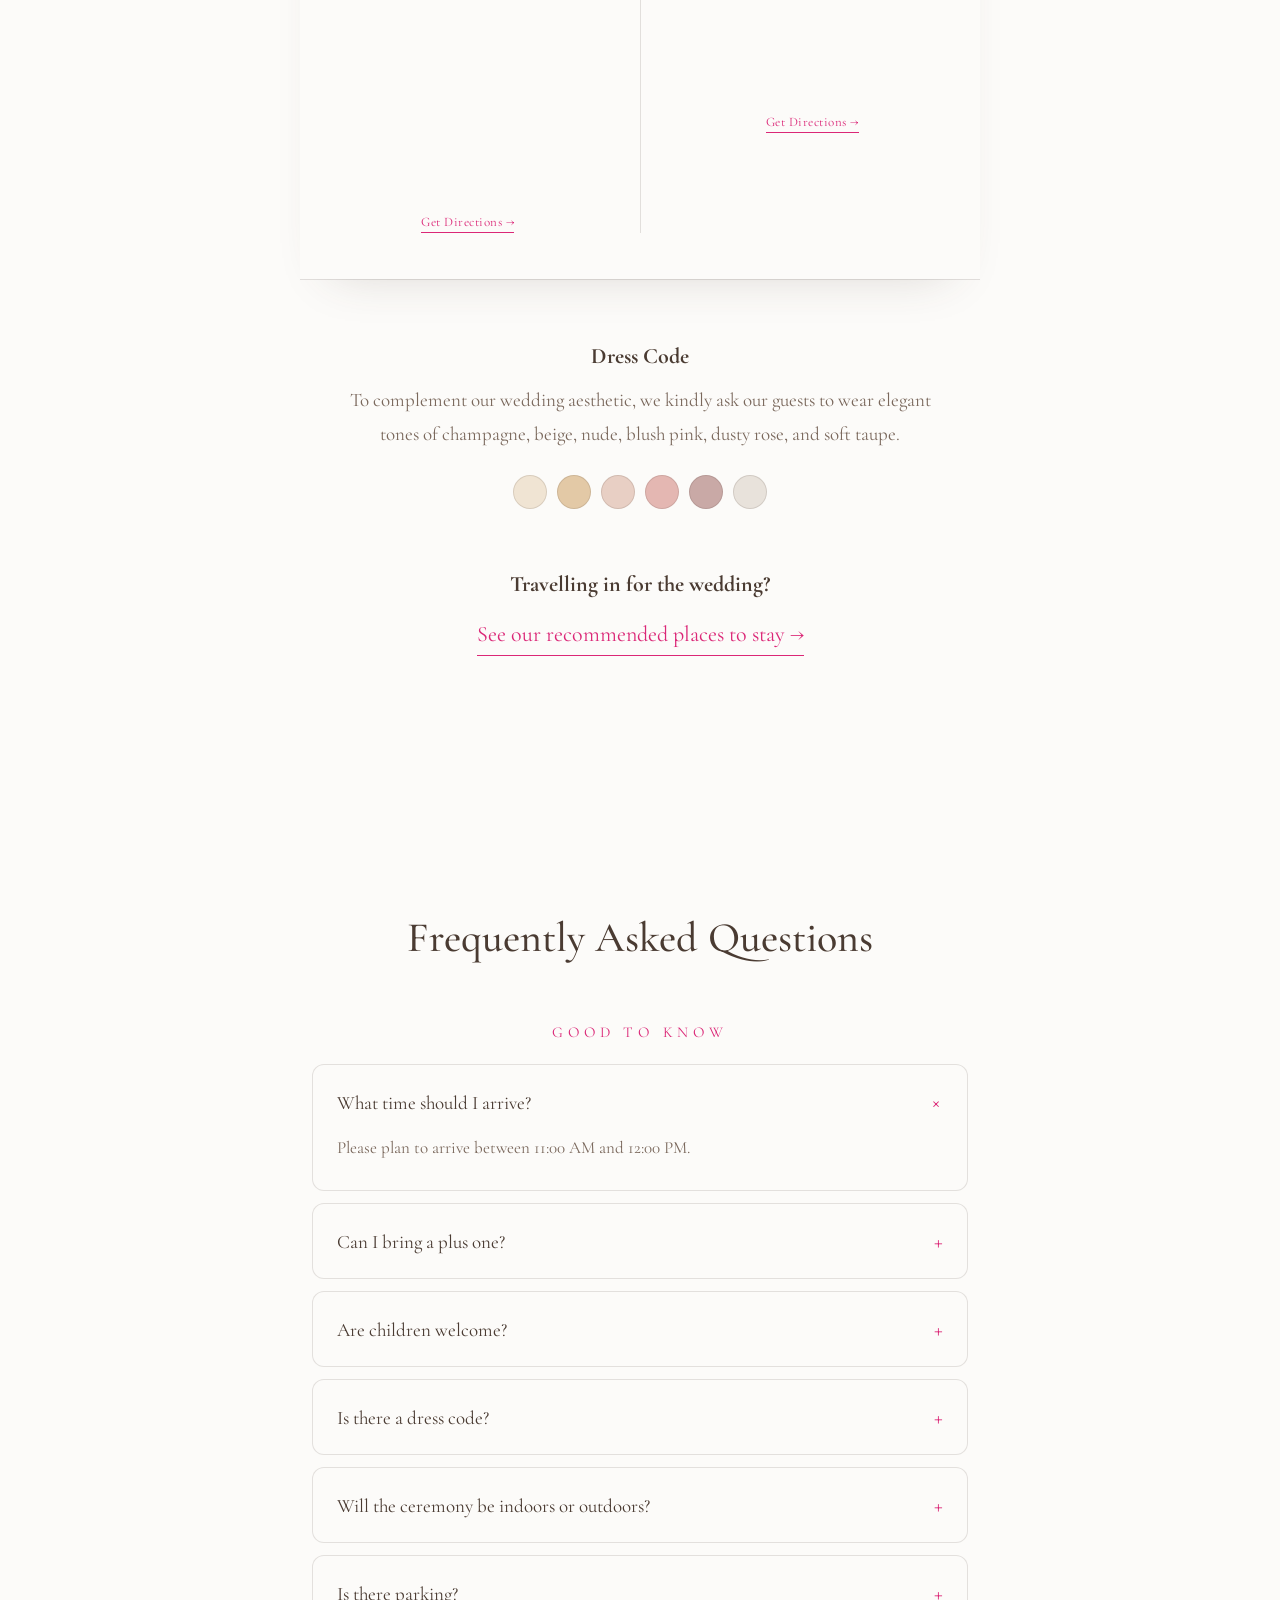
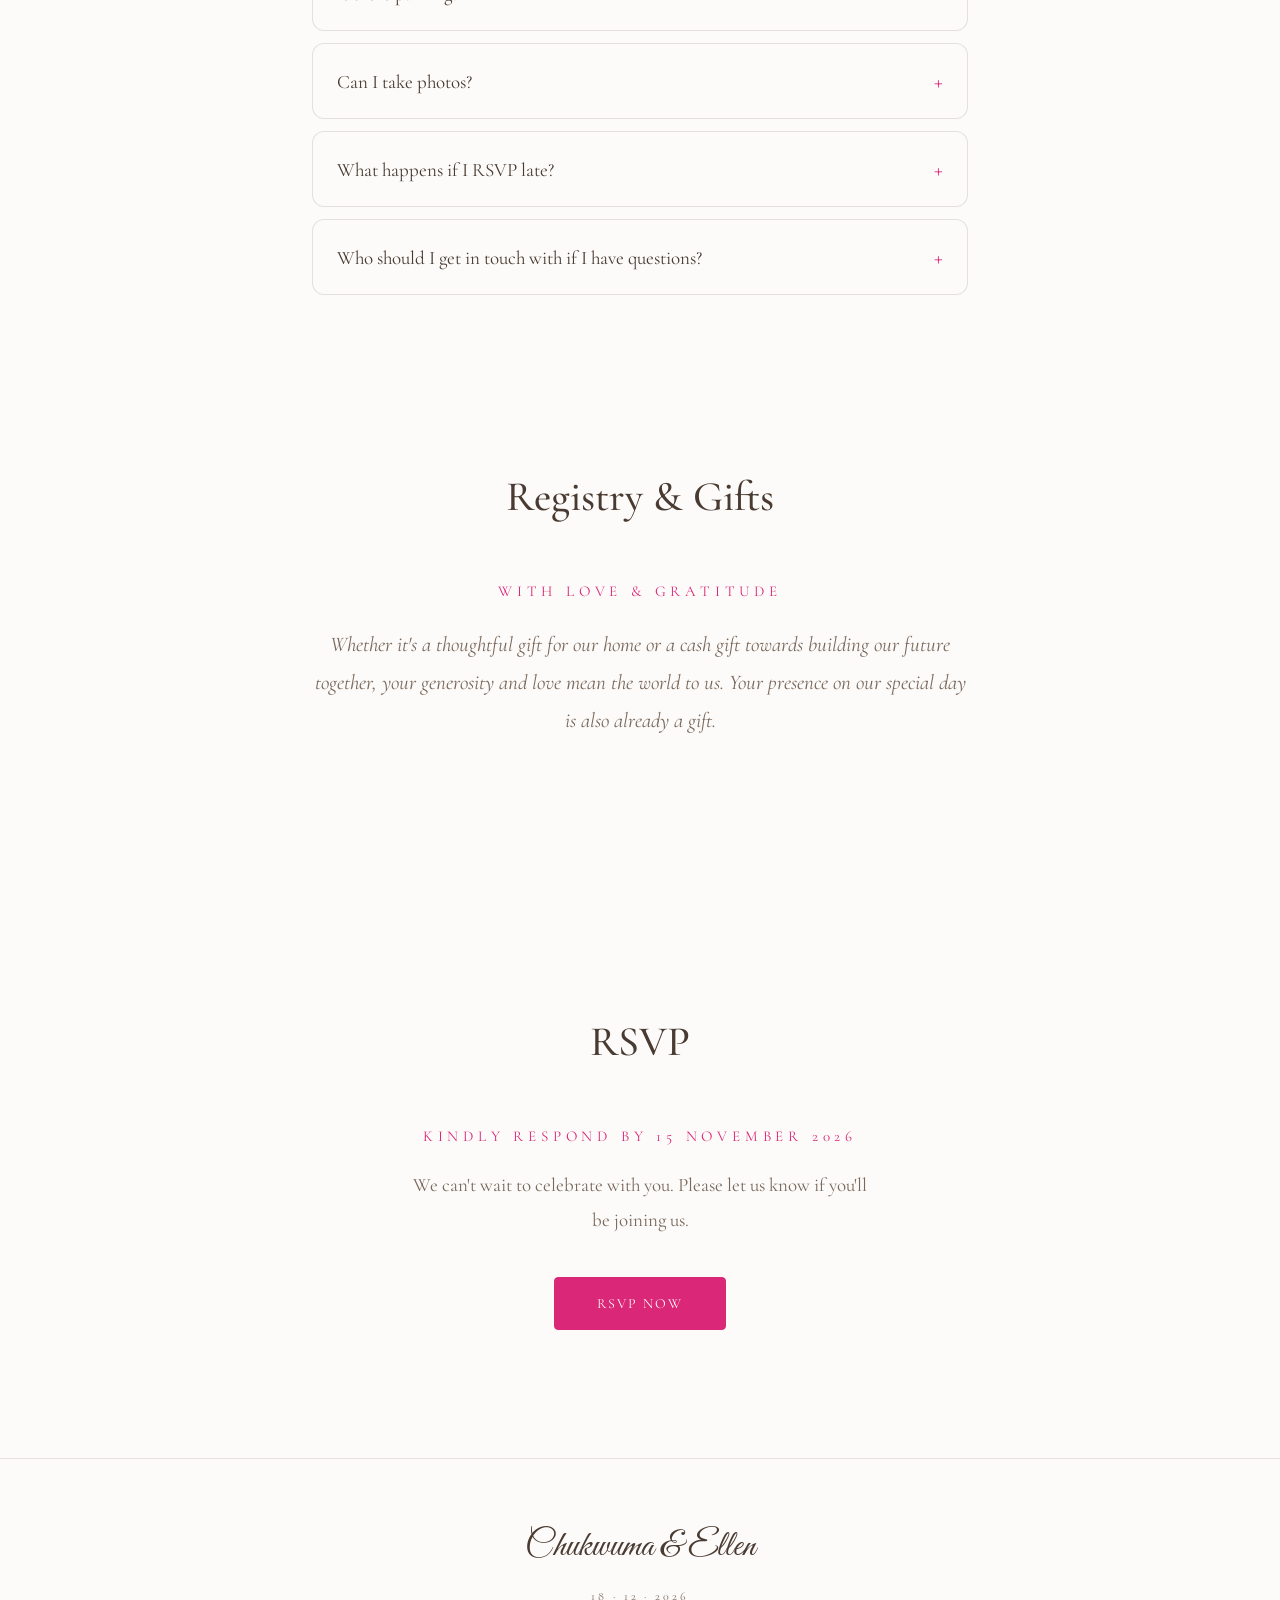
==== commit 78376058: "Update the love story copy Name Ellen directly instead of "the beautiful sister", drop the long-dist" ====
--- a/wedding/index.html
+++ b/wedding/index.html
@@ -50,13 +50,13 @@
 
       <p class="prose__quote">And then came the big question: “Can I have her number?”</p>
 
-      <p>Unfortunately for Chukwuma, the beautiful sister said no. But apparently, a little rejection was not enough to stop him! After finding another way to get her number, Chukwuma finally succeeded, and got to know this beautiful sister more. A few conversations turned into a little friendship, and although neither of them knew it at the time, something special was quietly beginning.</p>
+      <p>Unfortunately for Chukwuma, Ellen said no. But apparently, a little rejection was not enough to stop him! After finding another way to get her number, Chukwuma finally succeeded, and got to know Ellen more. A few conversations turned into a little friendship, and although neither of them knew it at the time, something special was quietly beginning.</p>
 
       <p>Later that year, a convention was held in Joburg, and the friends from the North West came down to attend. And that was the moment when Chukwuma and Ellen officially met. Their first meeting was filled with laughter, good conversation and such a lovely time together that, after the convention, they found themselves talking again… and again.</p>
 
-      <p>Soon enough, the groom made his intentions known to the bride. And while she didn't make it too easy for him — after a few attempts, of course! — Chukwuma eventually won her heart. And she fell in love with him too. What followed was the beginning of a long-distance relationship, with two people learning, loving, laughing and growing closer despite the miles between them.</p>
-
-      <p>What started as a simple friendship blossomed into something far more beautiful — a love neither of them could have imagined when it all began. And now, after all the unexpected turns, the distance, the laughter, the conversations and a little bit of persistence… that love has brought Chukwuma and Ellen here — to the beginning of their forever.</p>
+      <p>Soon enough, the groom made his intentions known to the bride. And while she didn't make it too easy for him — after a few attempts, of course! Chukwuma eventually won her heart. And she fell in love with him too.</p>
+
+      <p>What started as a simple friendship blossomed into something far more beautiful… a love neither of them could have imagined when it all began. And now, after all the unexpected turns, the distance, the laughter, the conversations and a little bit of persistence… that love has brought Chukwuma and Ellen here — to the beginning of their forever.</p>
     </div>
 
     <div class="story-photos reveal">
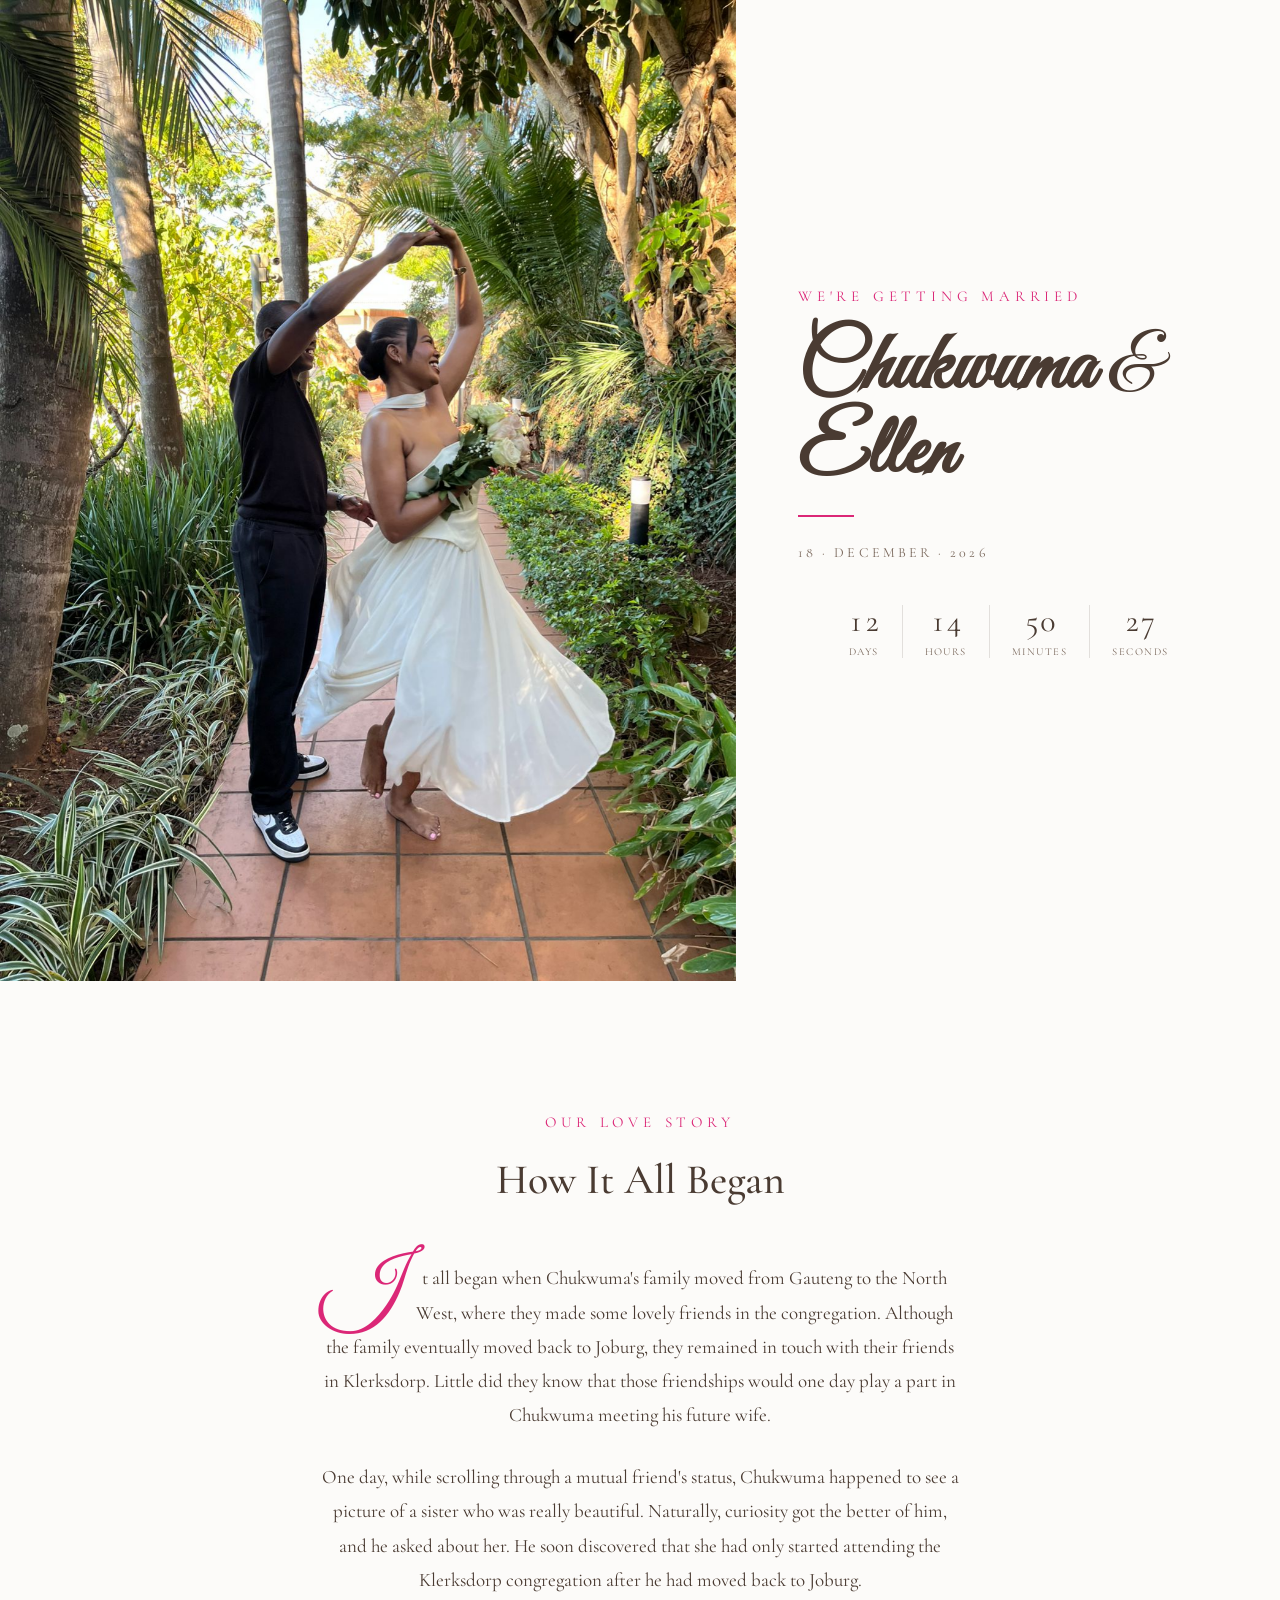
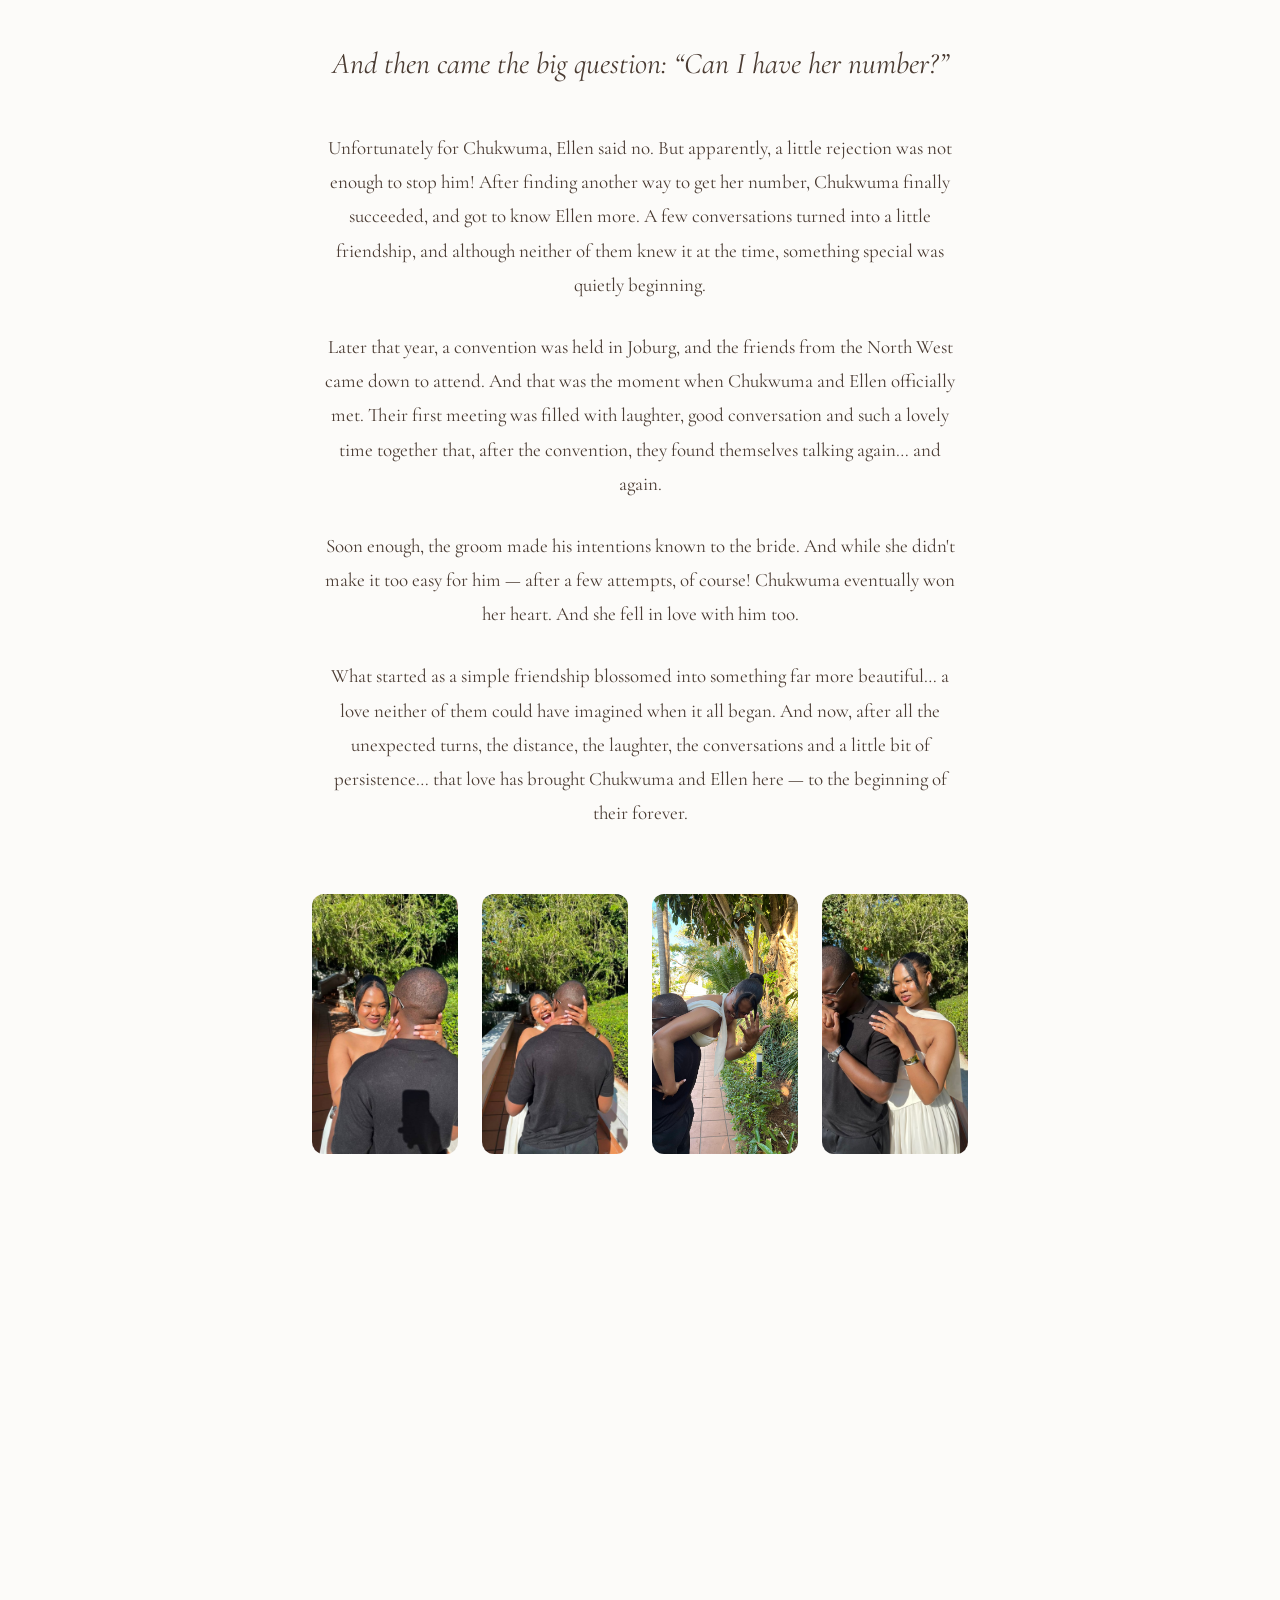
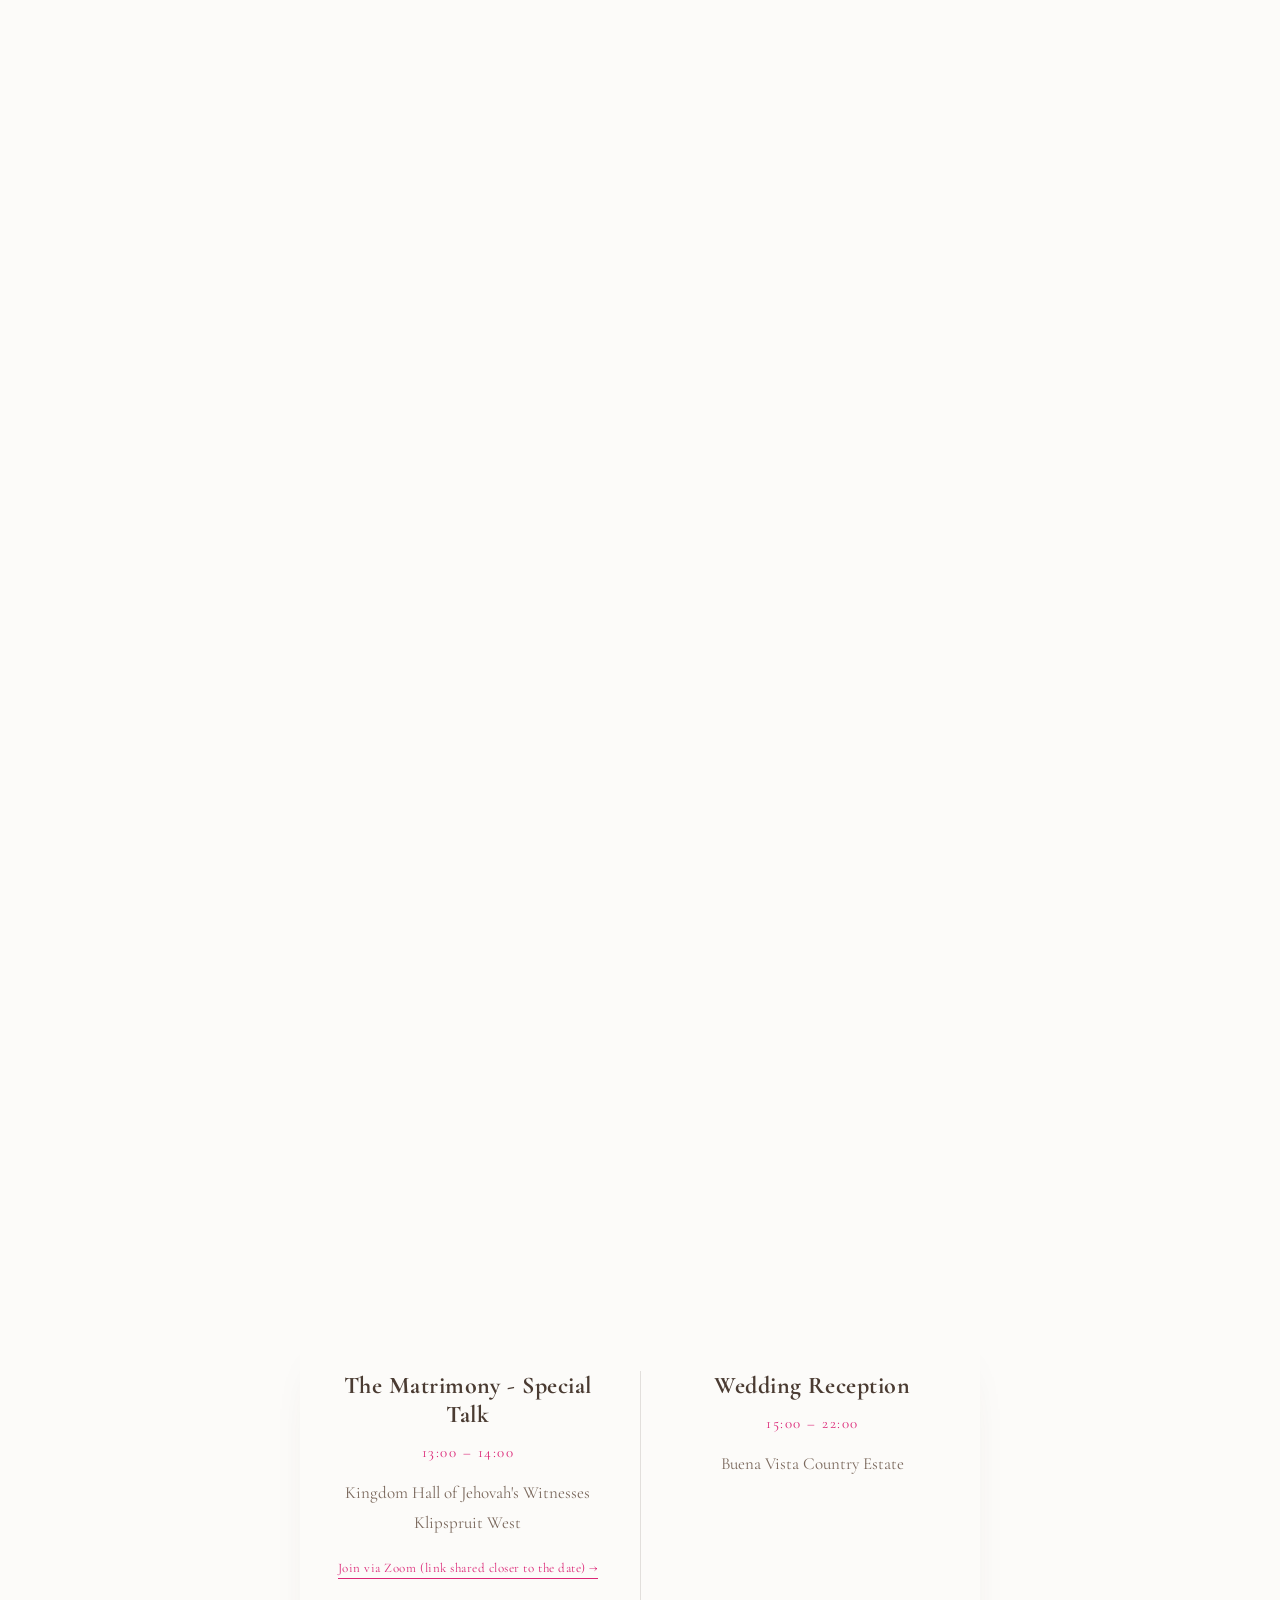
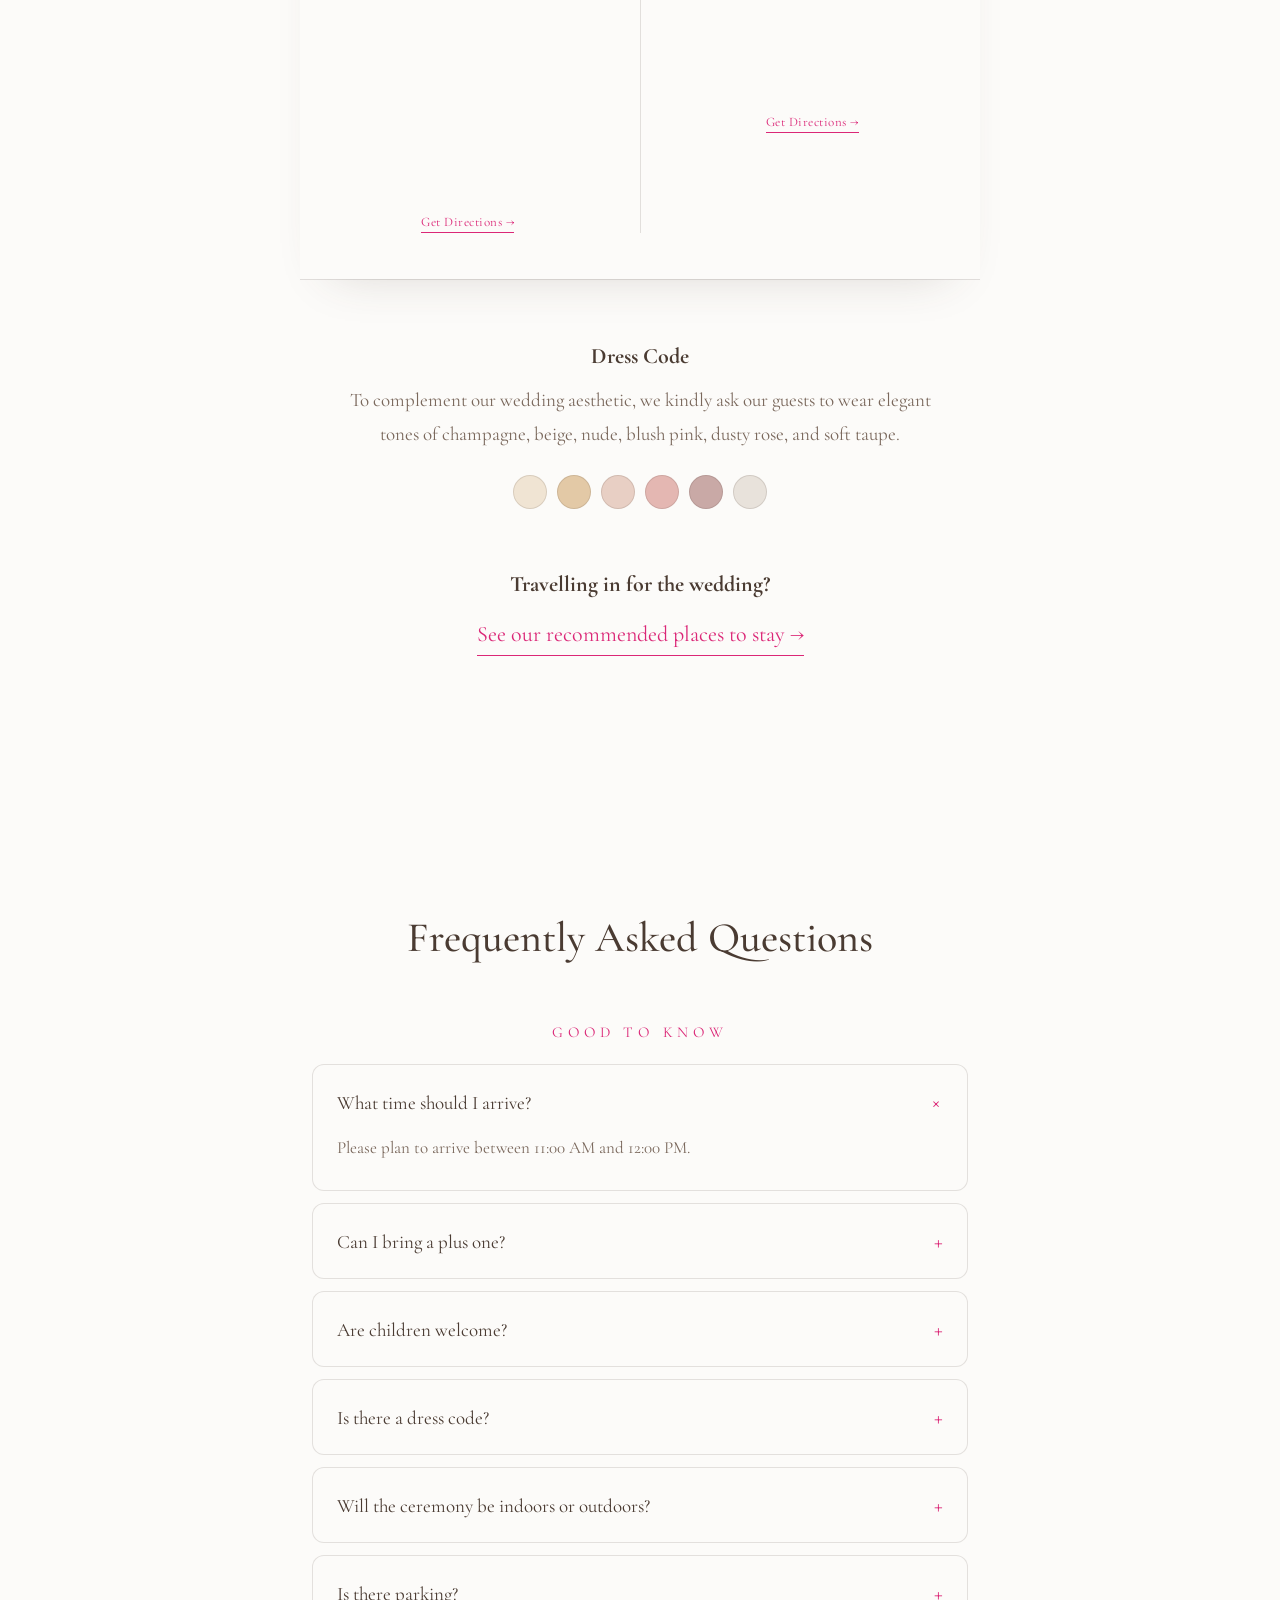
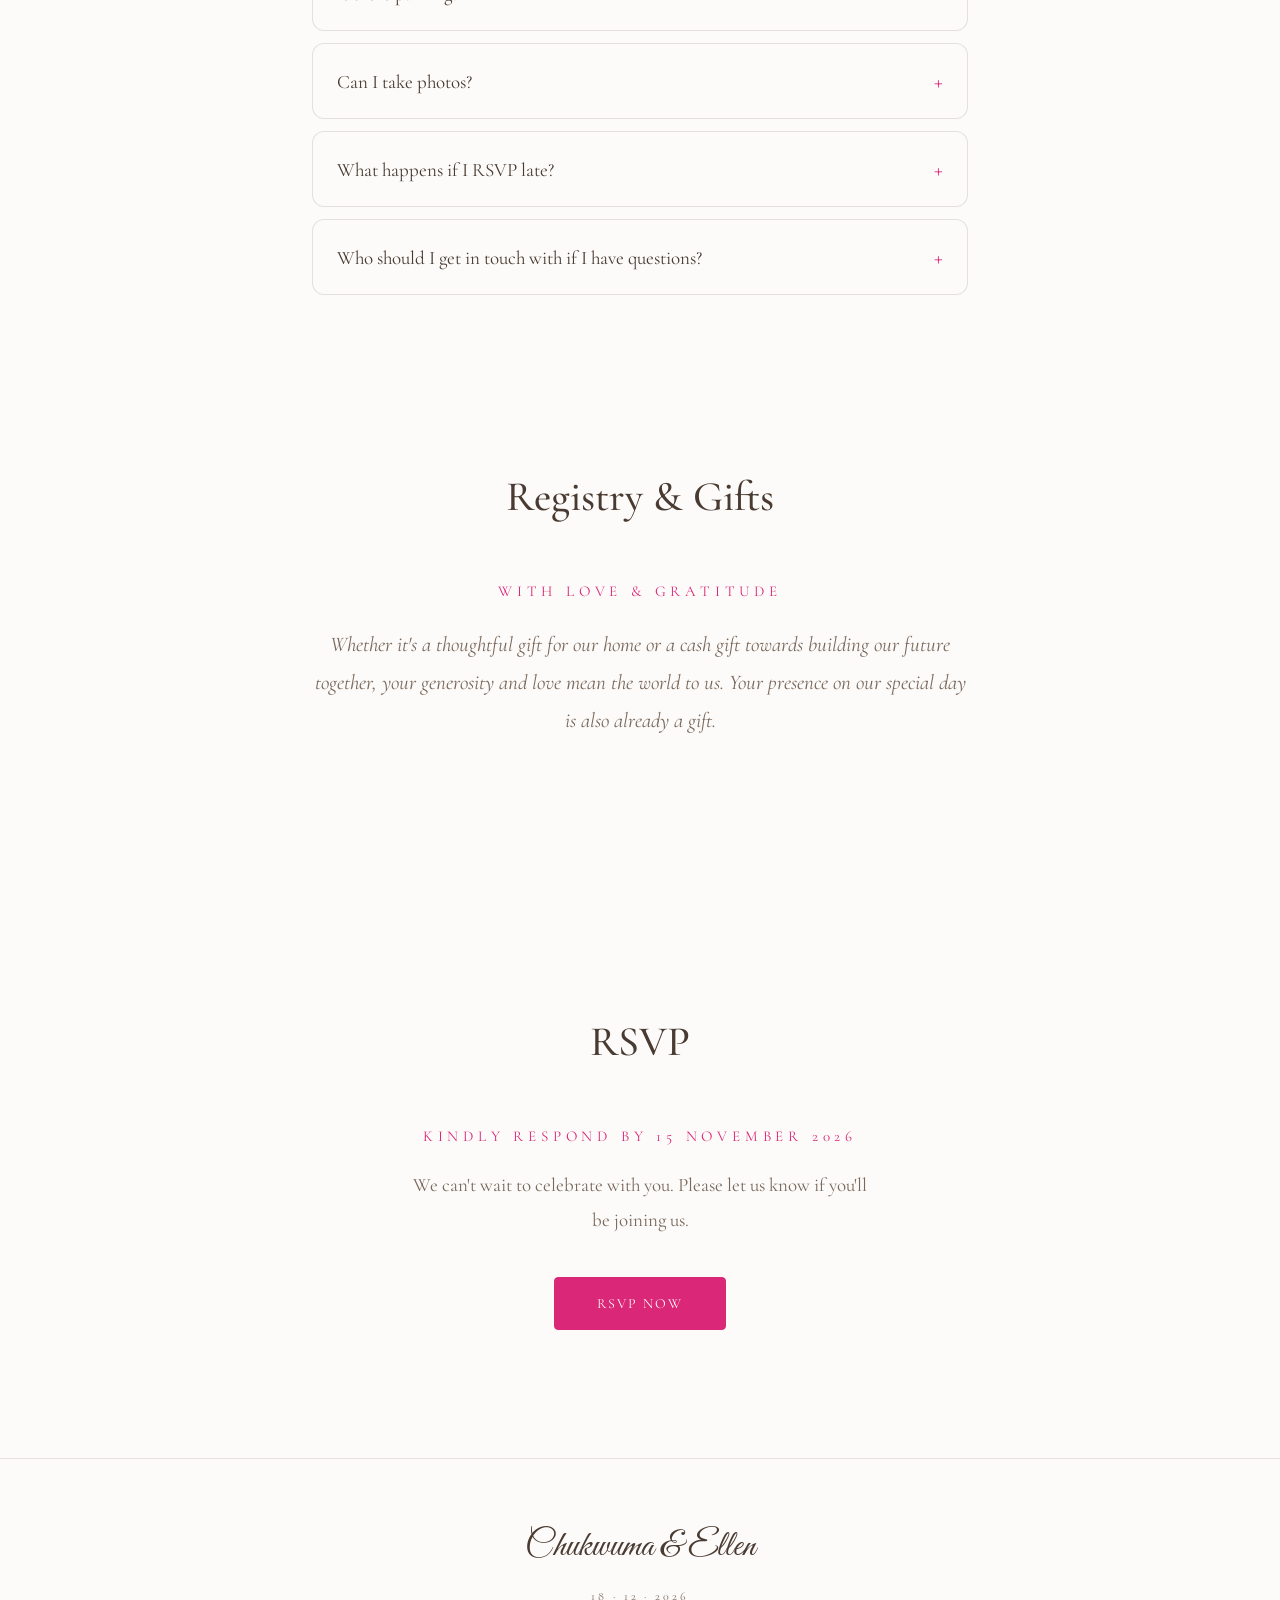
==== commit 618be601: "Extend the reception end time to 22:00 Co-Authored-By: Claude Opus 5 <noreply@anthropic.com> Claude-" ====
--- a/wedding/index.html
+++ b/wedding/index.html
@@ -130,7 +130,7 @@
         <div class="detail-card__divider" aria-hidden="true"></div>
         <div class="detail-card__section">
           <h3 class="detail-card__title">Wedding Reception</h3>
-          <p class="detail-card__time">15:00 – 21:00</p>
+          <p class="detail-card__time">15:00 – 22:00</p>
           <p class="detail-card__place">Buena Vista Country Estate</p>
           <iframe class="detail-card__map" src="https://www.google.com/maps?q=Buena+Vista+Country+Estate&output=embed" title="Map showing Buena Vista Country Estate" loading="lazy" referrerpolicy="no-referrer-when-downgrade"></iframe>
           <a href="https://www.google.com/maps/search/?api=1&query=Buena+Vista+Country+Estate" class="detail-card__link" target="_blank" rel="noopener">Get Directions →</a>
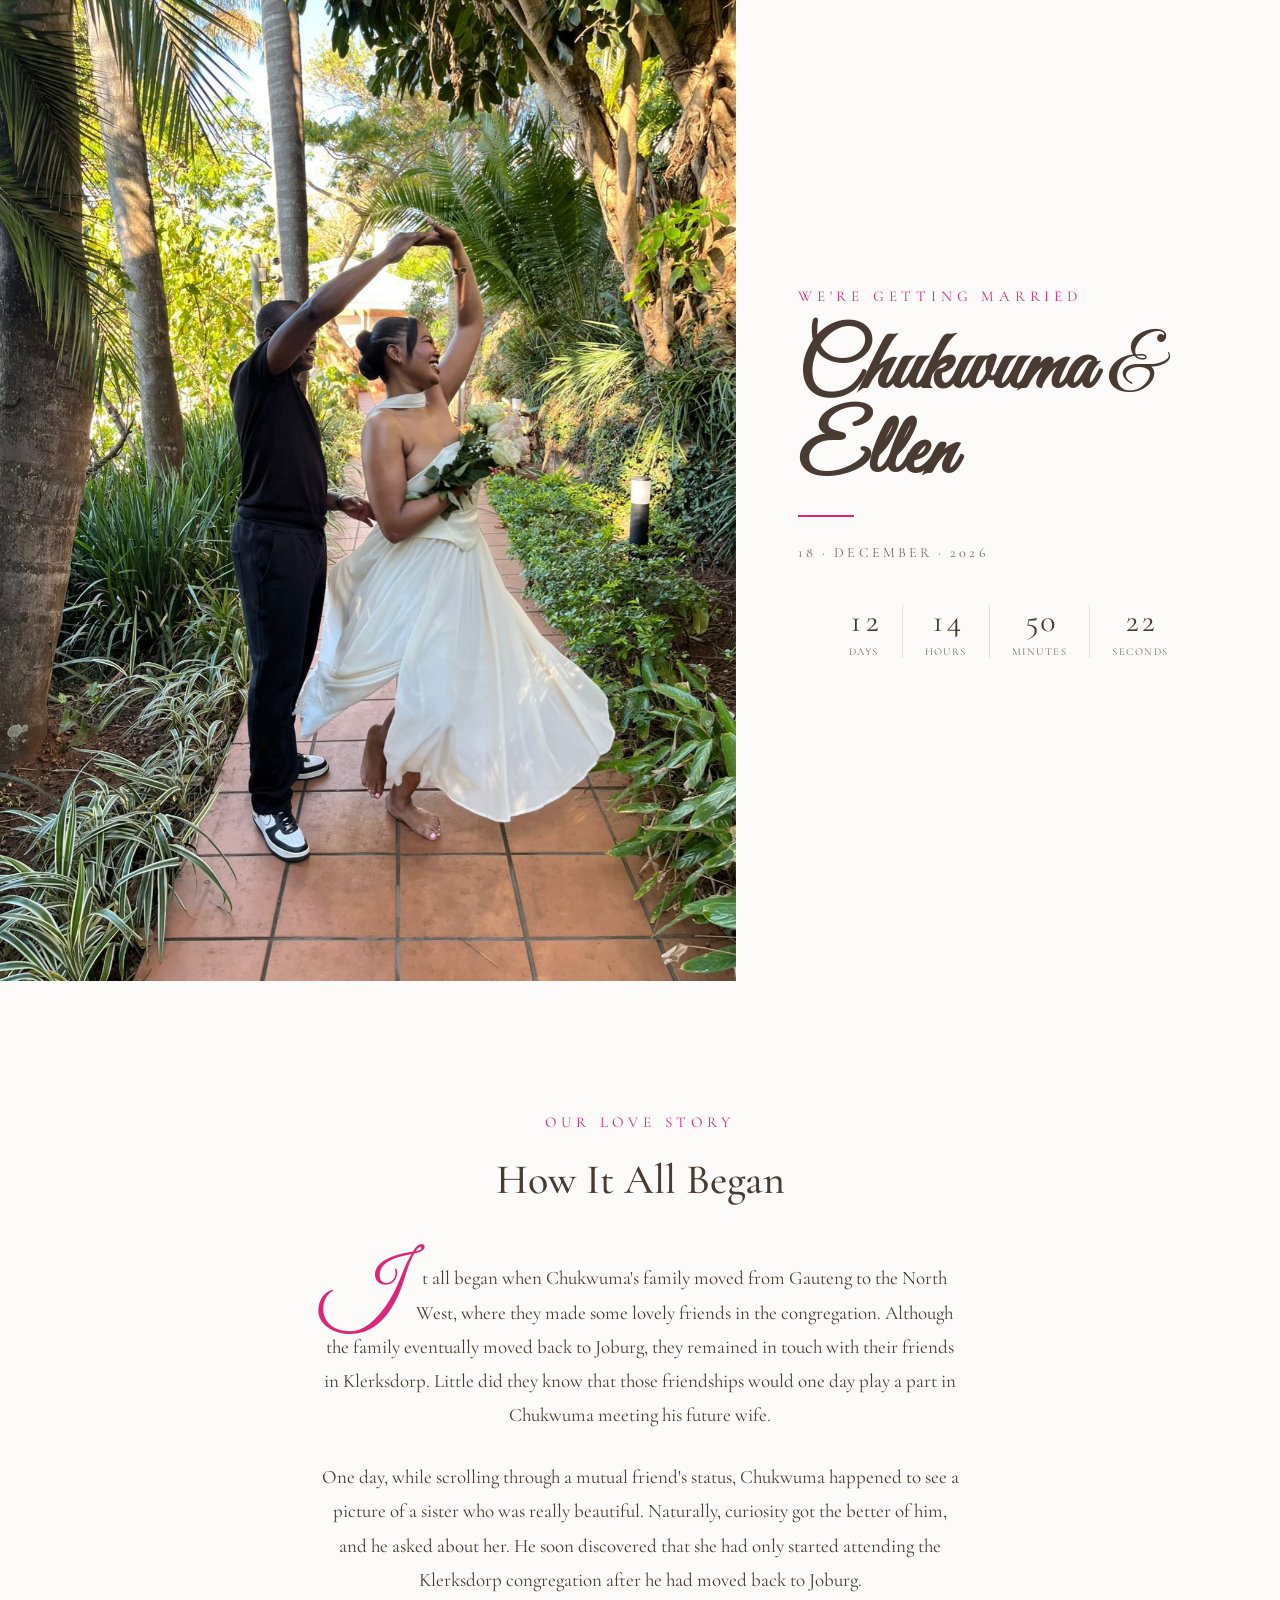
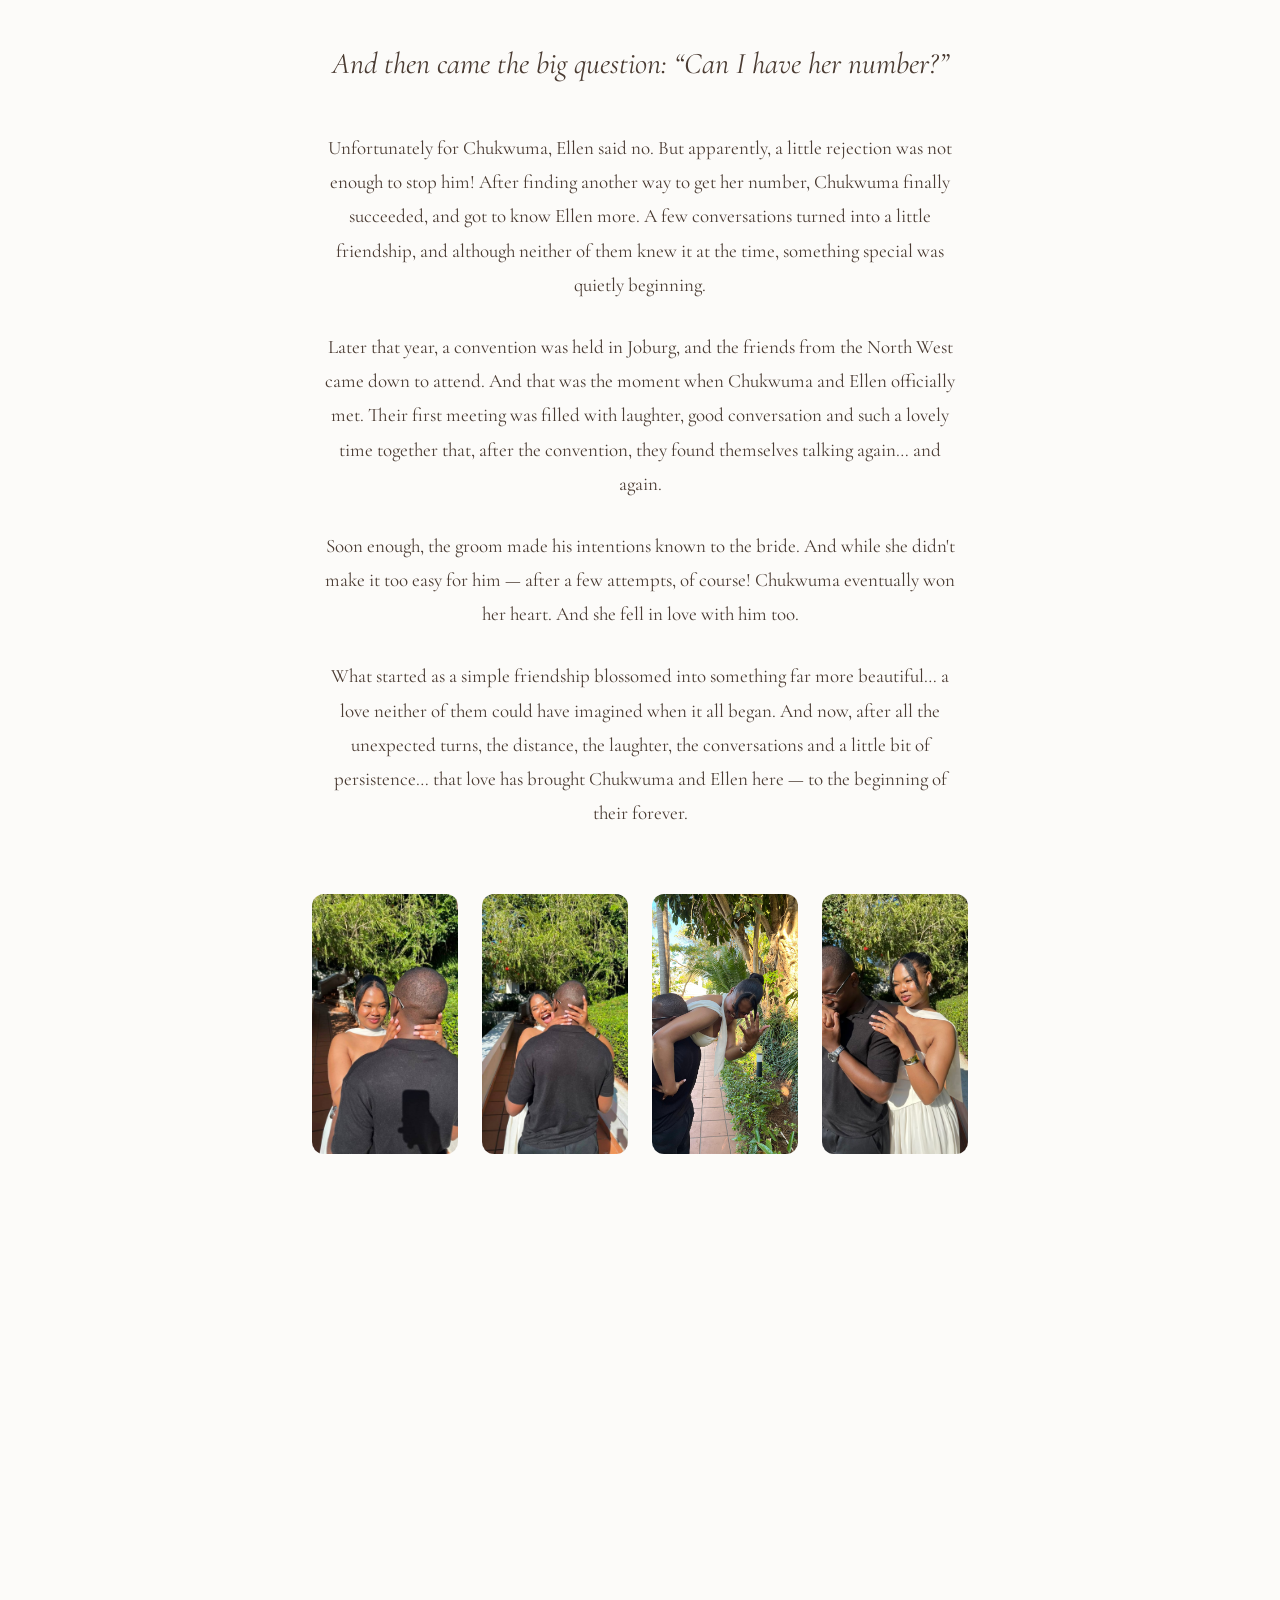
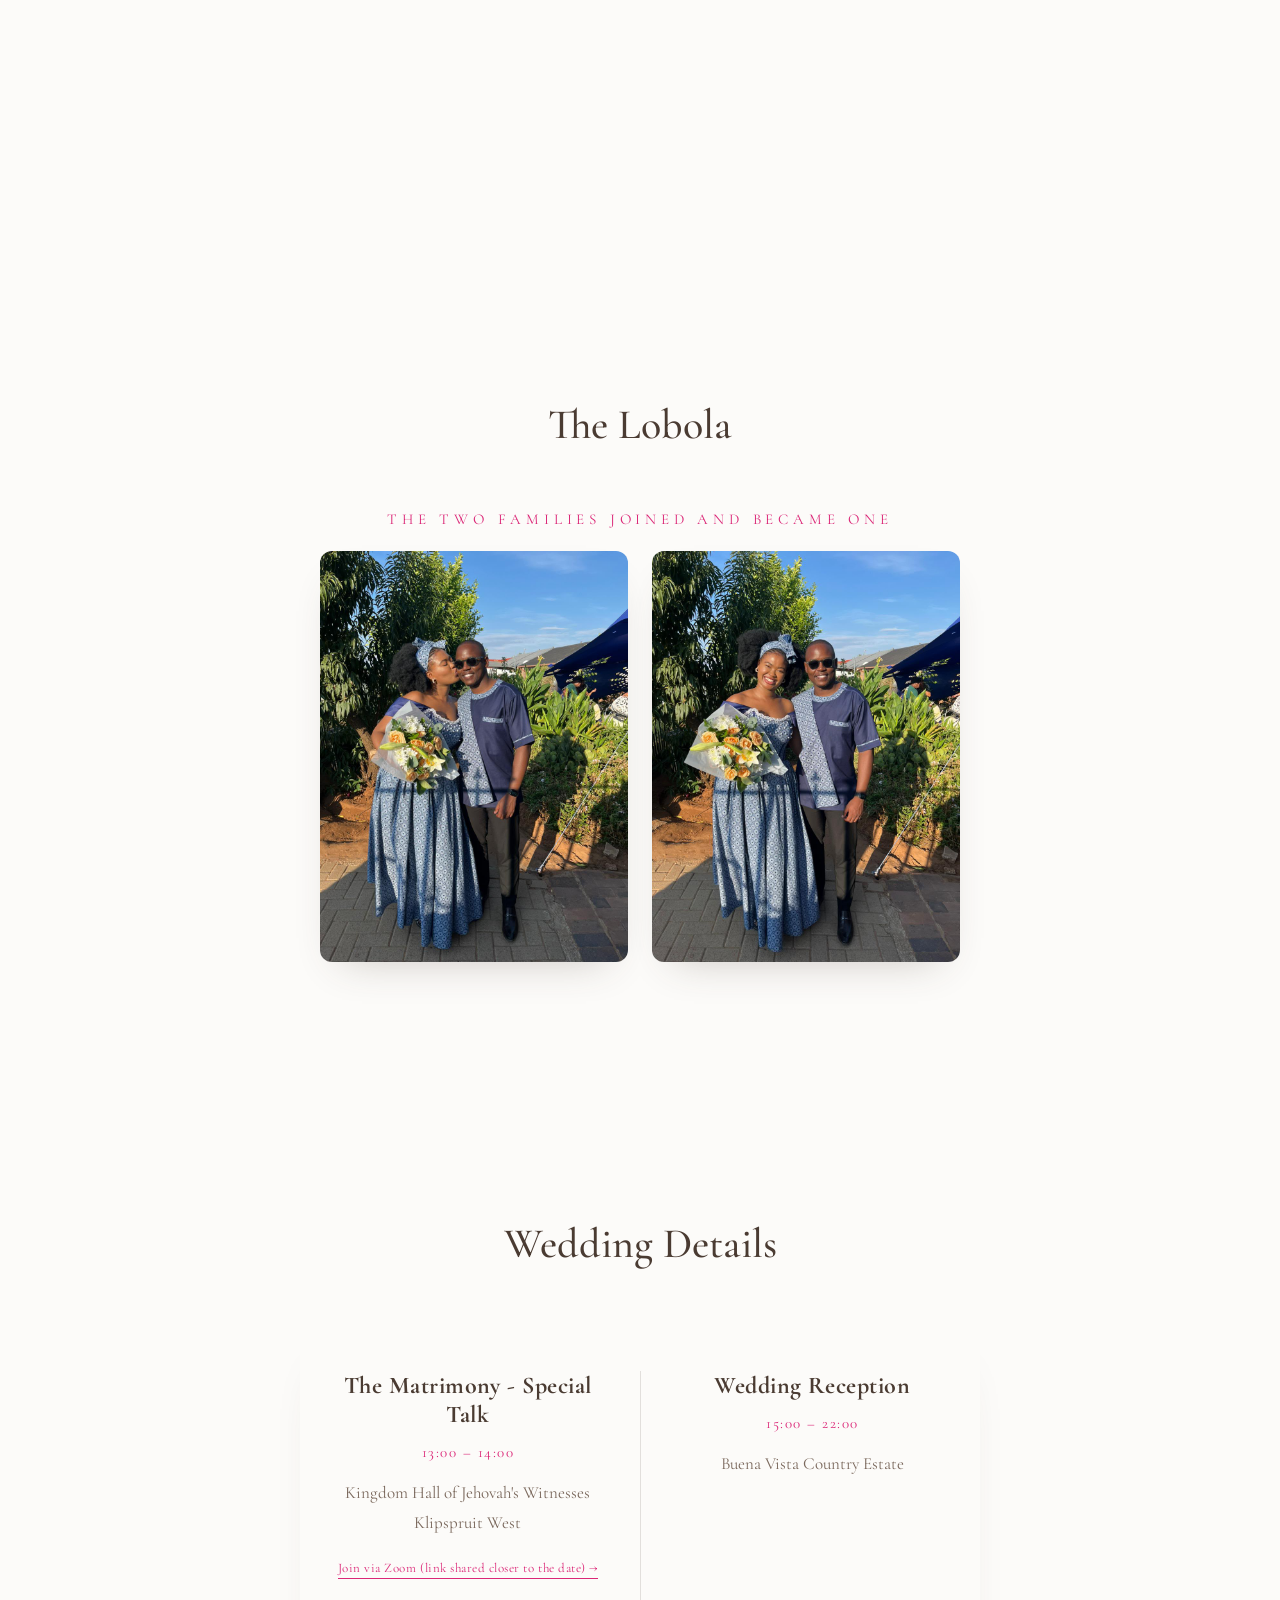
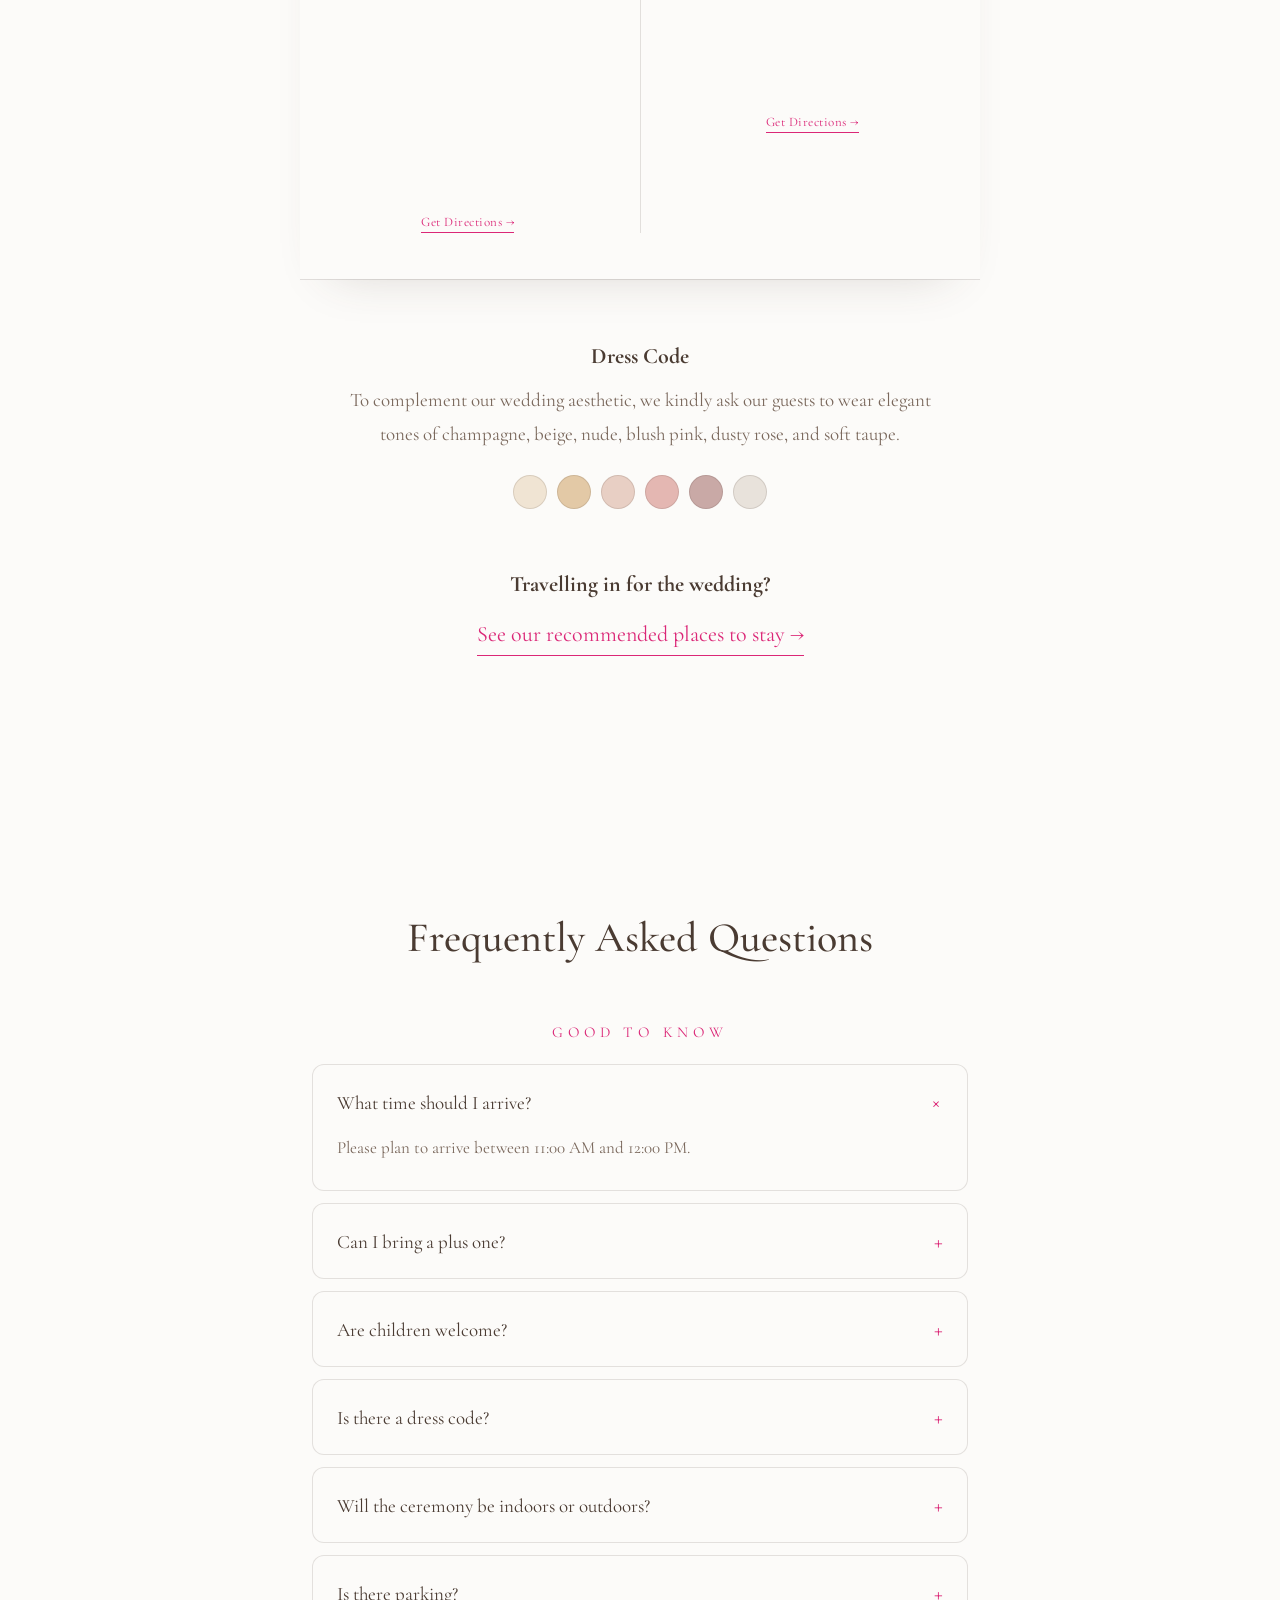
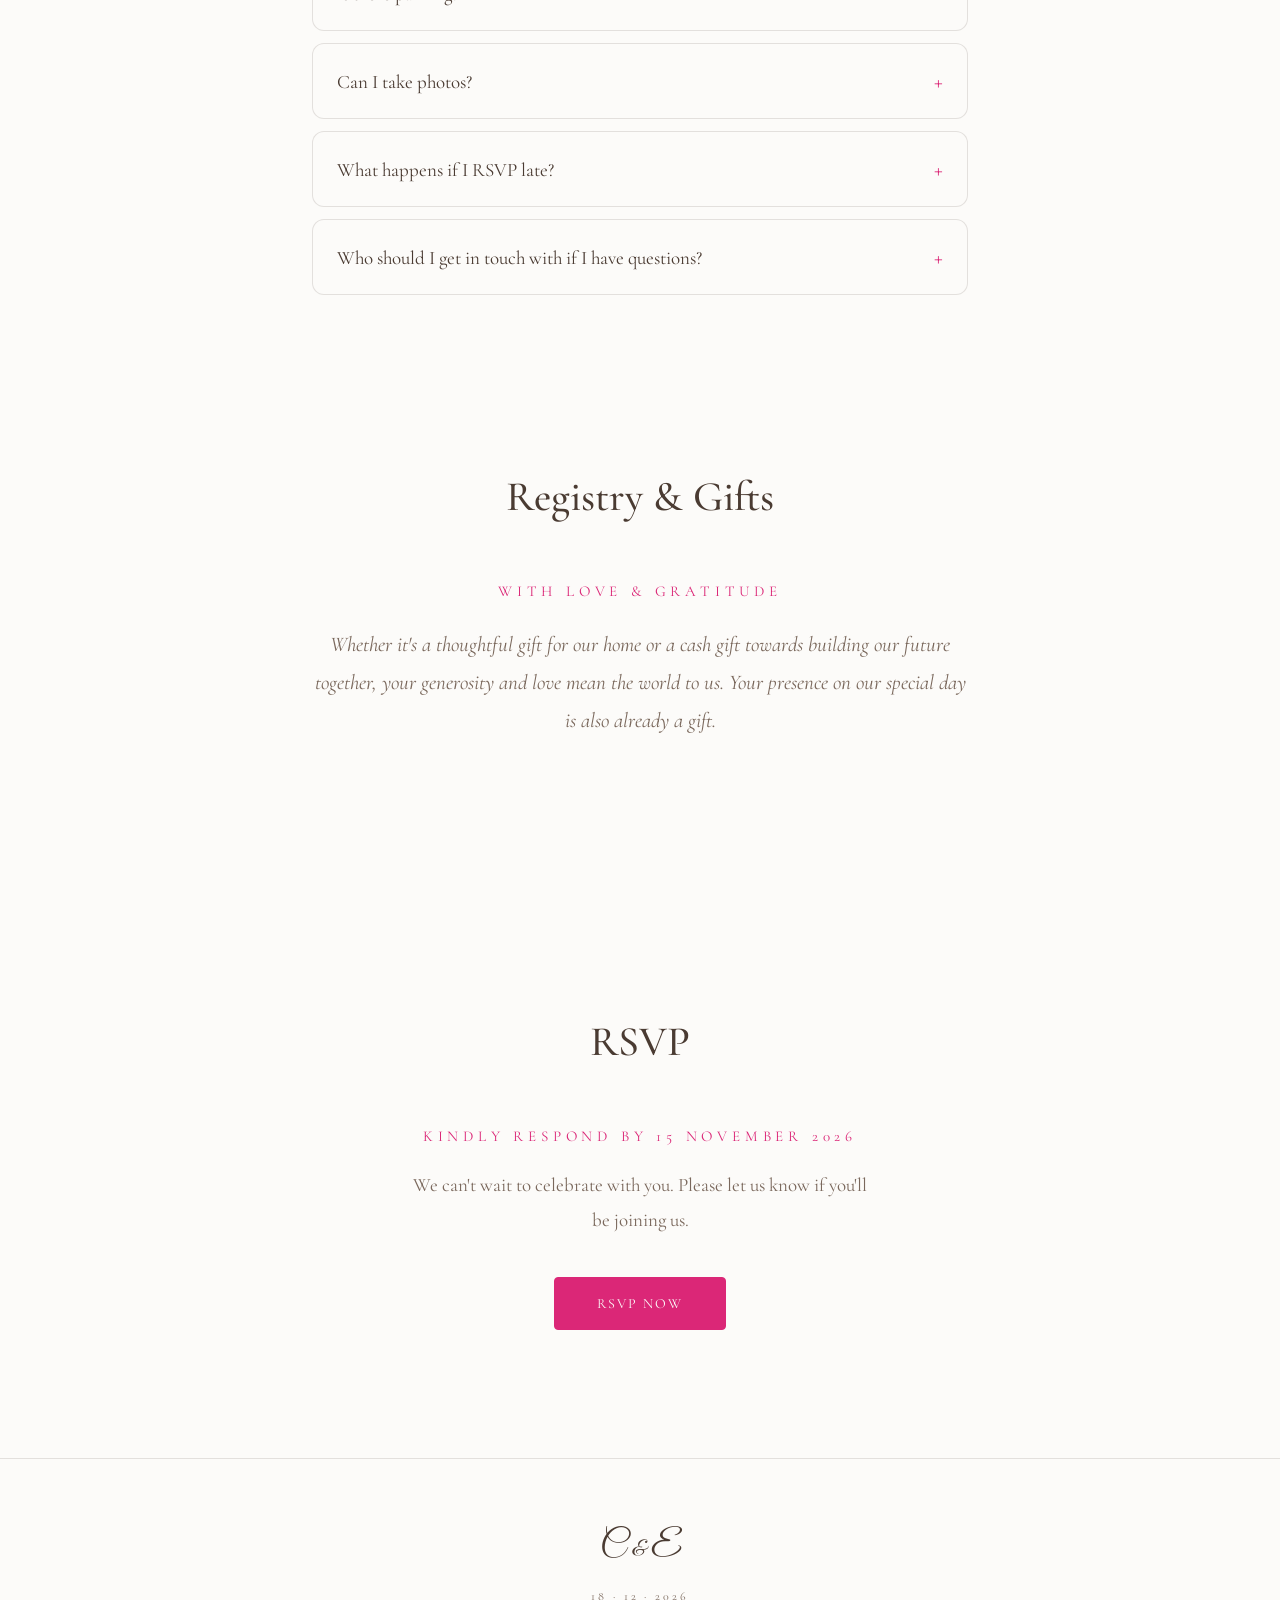
==== commit 4efc8bbf: "Shorten the footer names to "C & E" Applied on all three pages, with the ampersand scaled down to 0." ====
--- a/wedding/index.html
+++ b/wedding/index.html
@@ -226,7 +226,7 @@
 </main>
 
 <footer class="footer">
-  <p class="footer__names">Chukwuma <span class="amp">&amp;</span> Ellen</p>
+  <p class="footer__names">C <span class="amp">&amp;</span> E</p>
   <p class="footer__sub">18 · 12 · 2026</p>
 </footer>
 
--- a/wedding/css/style.css
+++ b/wedding/css/style.css
@@ -486,6 +486,7 @@
   padding: 56px 24px;
 }
 .footer__names { font-family: var(--font-script); font-size: 36px; margin: 0 0 6px; }
+.footer__names .amp { font-size: 0.6em; }
 .footer__sub { font-family: var(--font-label); font-size: 12px; letter-spacing: 0.24em; color: var(--espresso-soft); margin: 0; }
 
 /* =========================================================
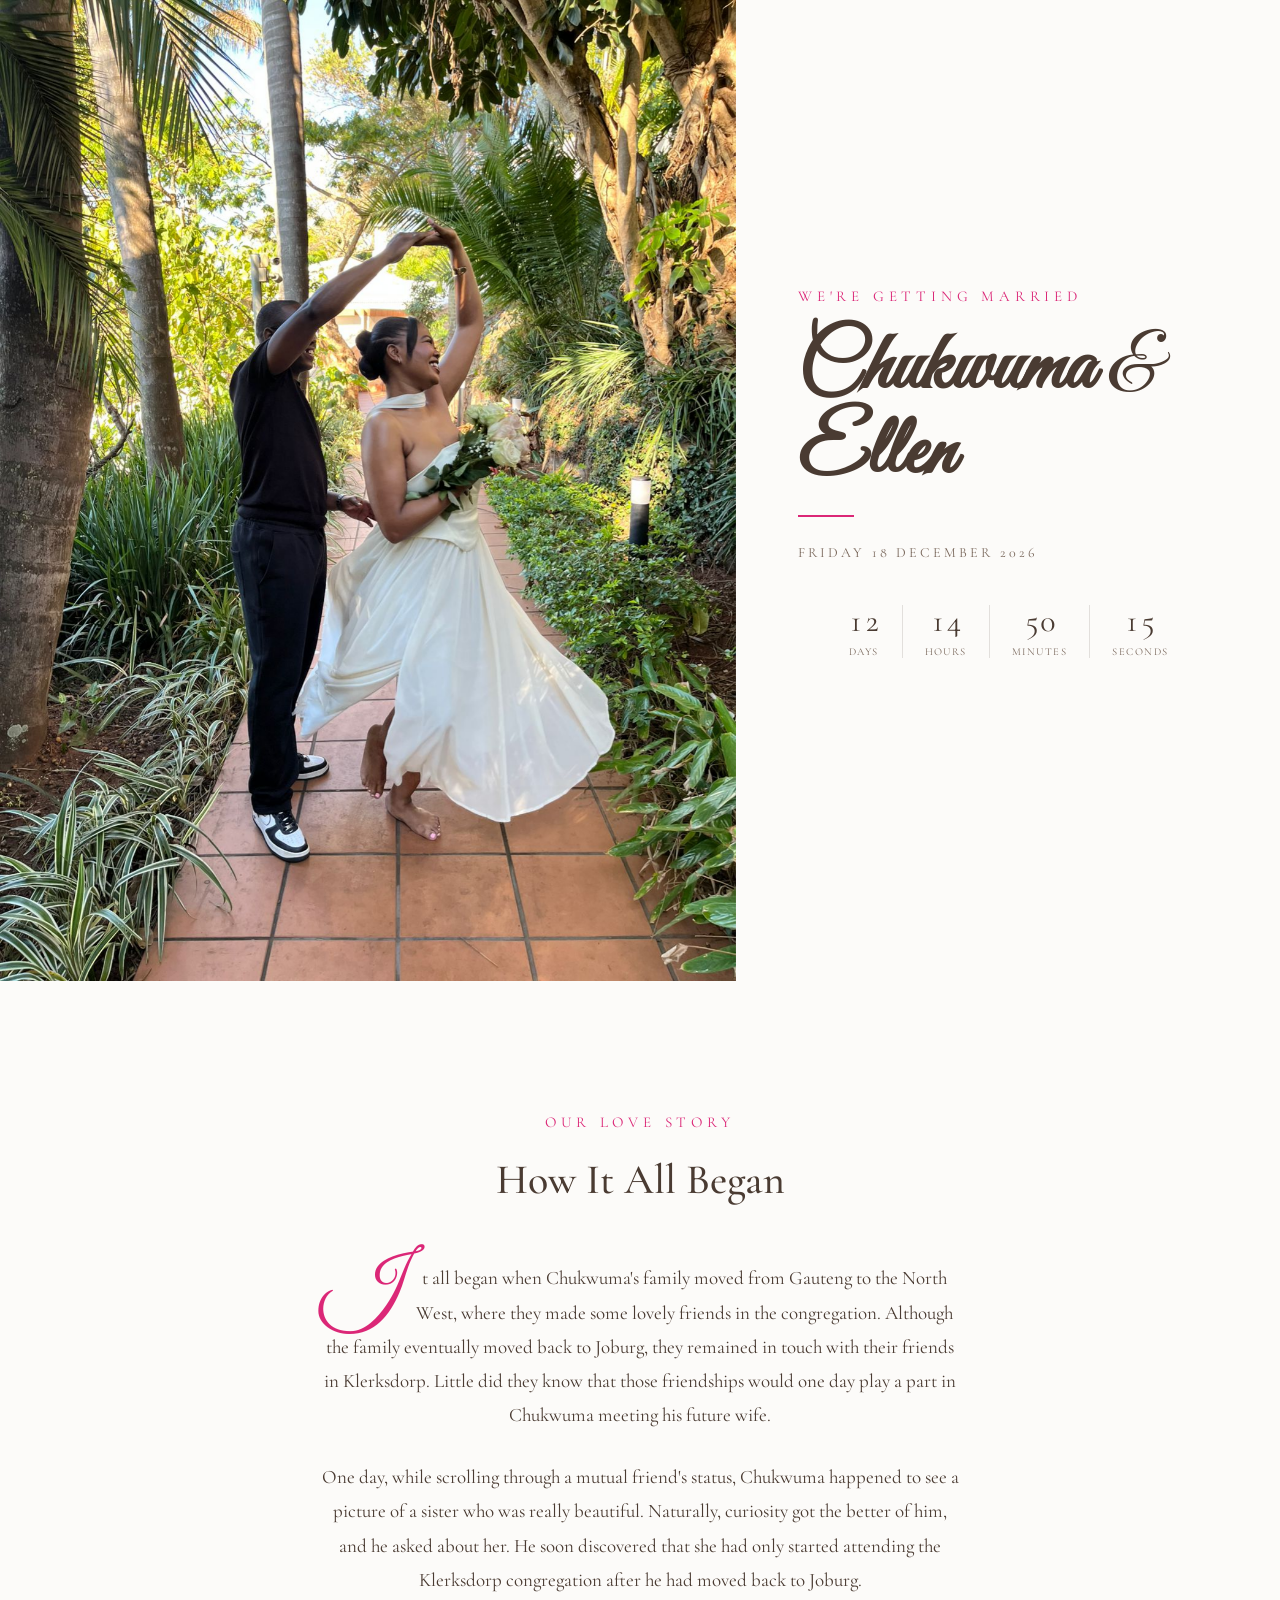
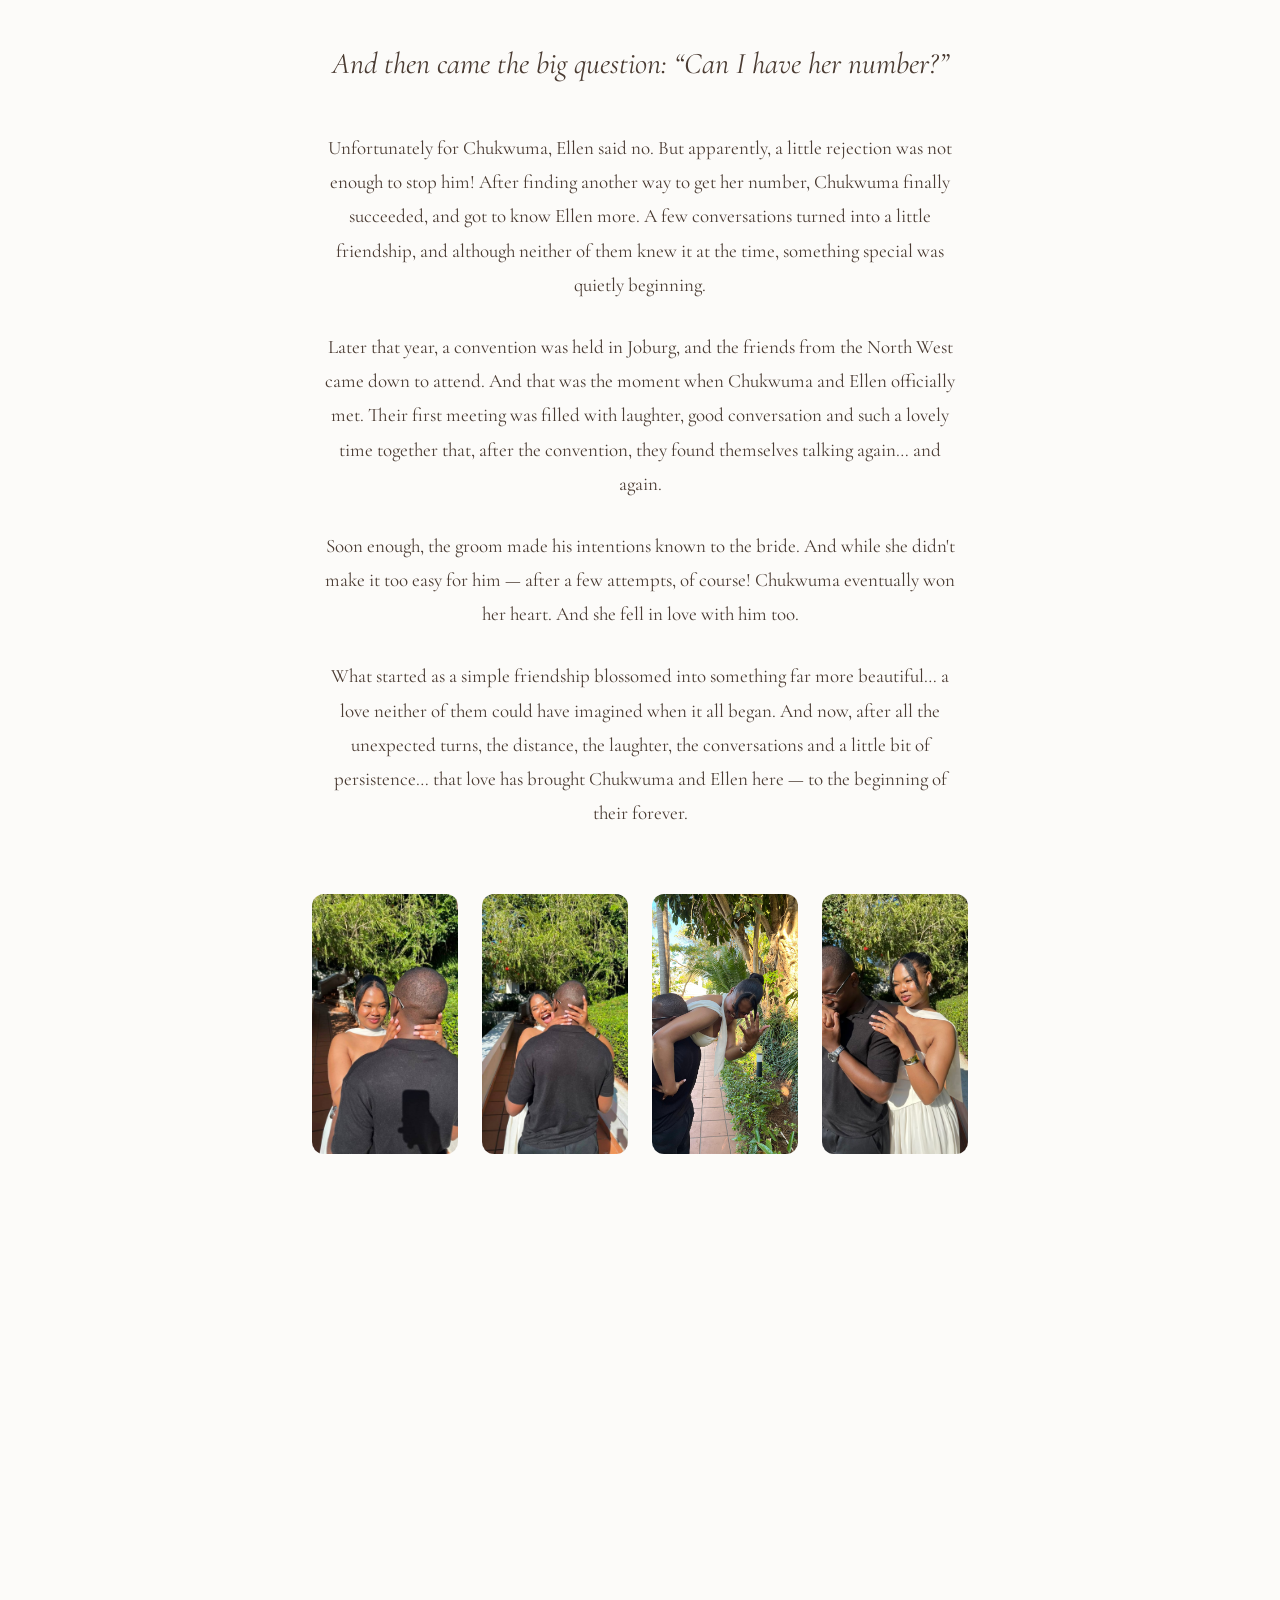
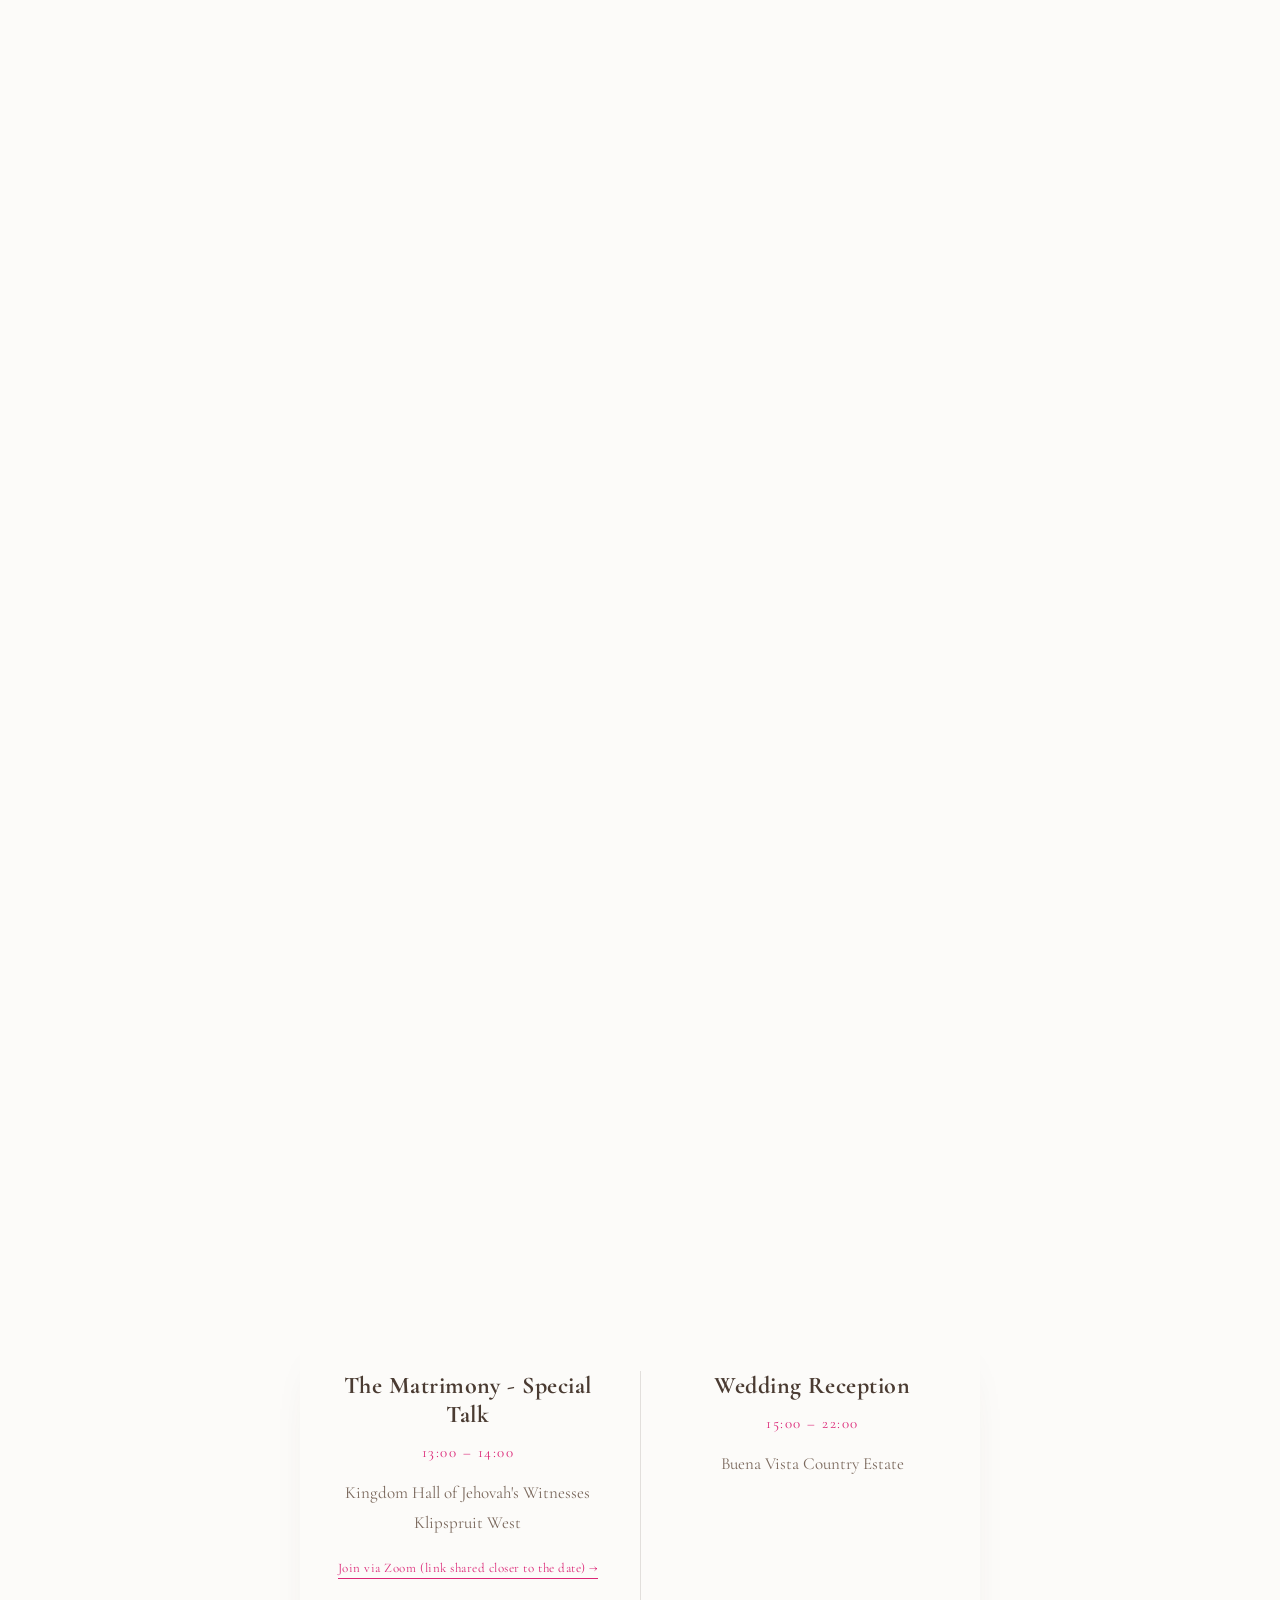
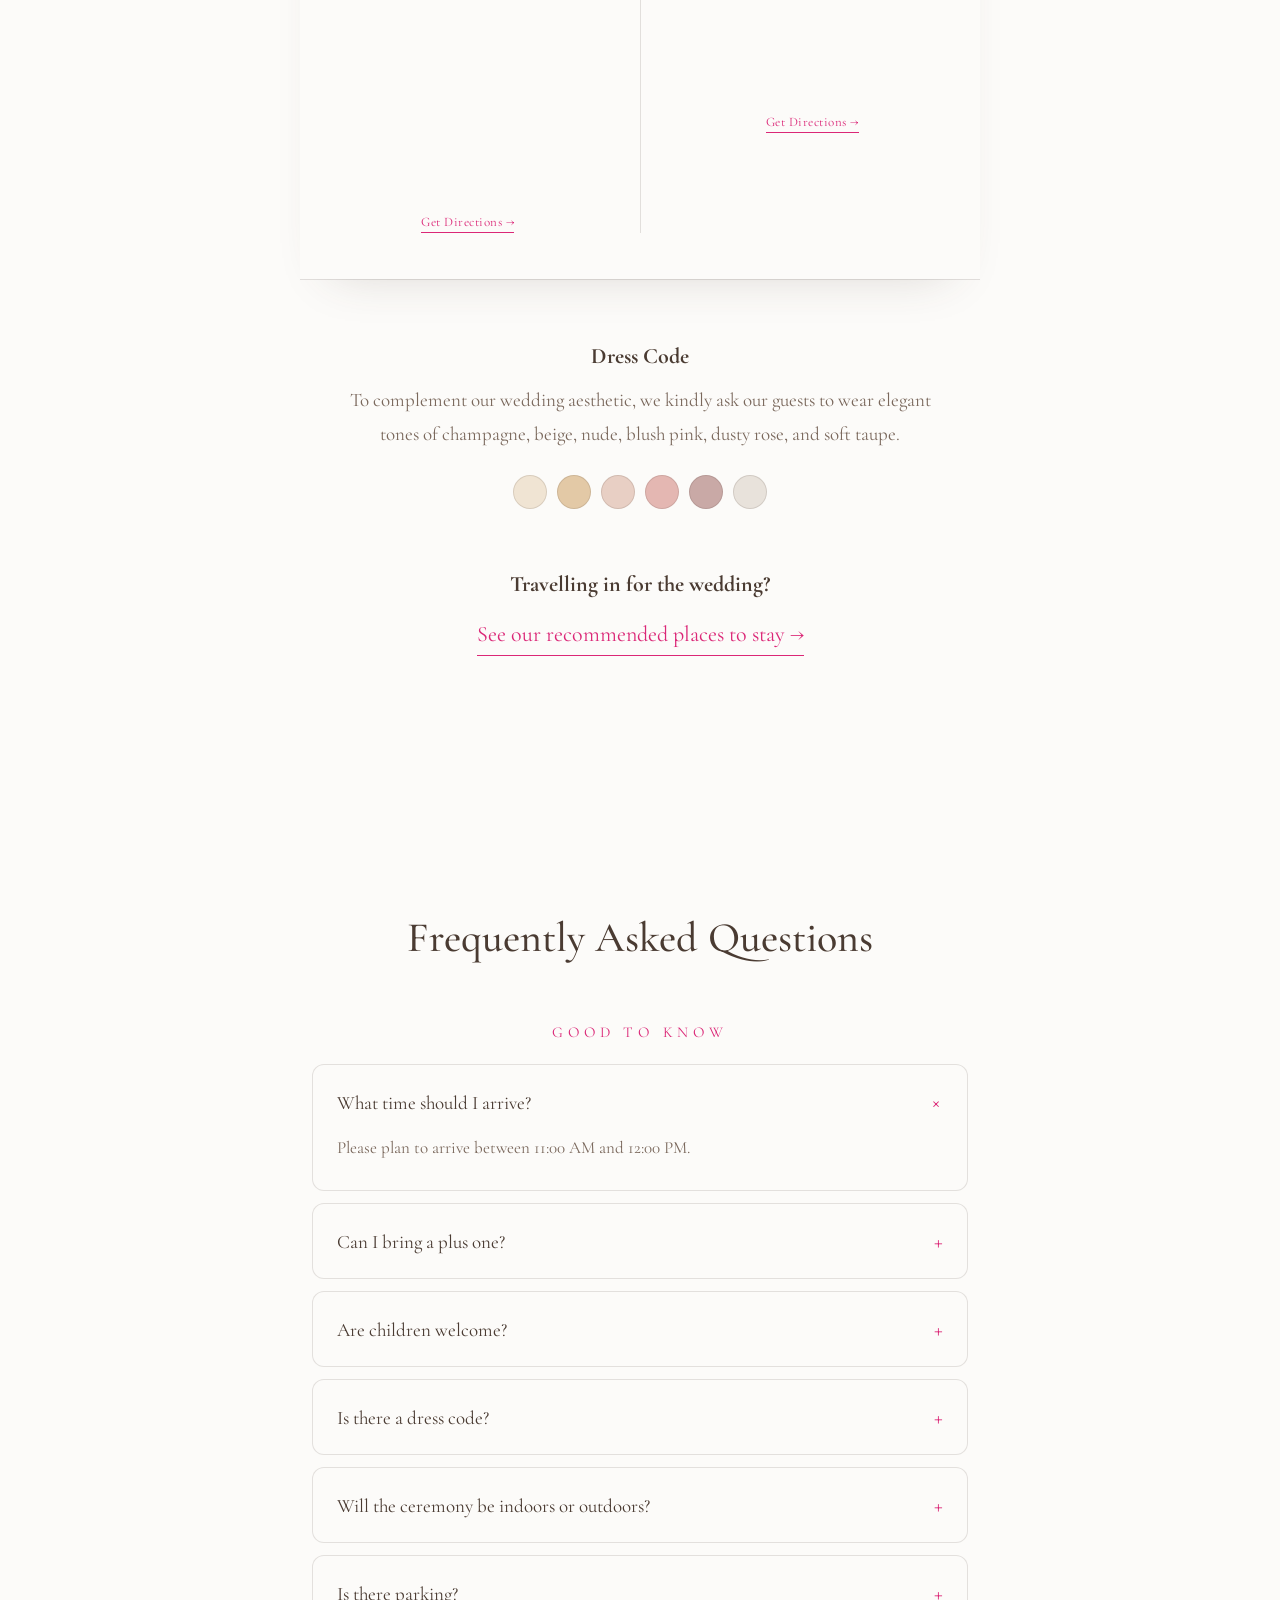
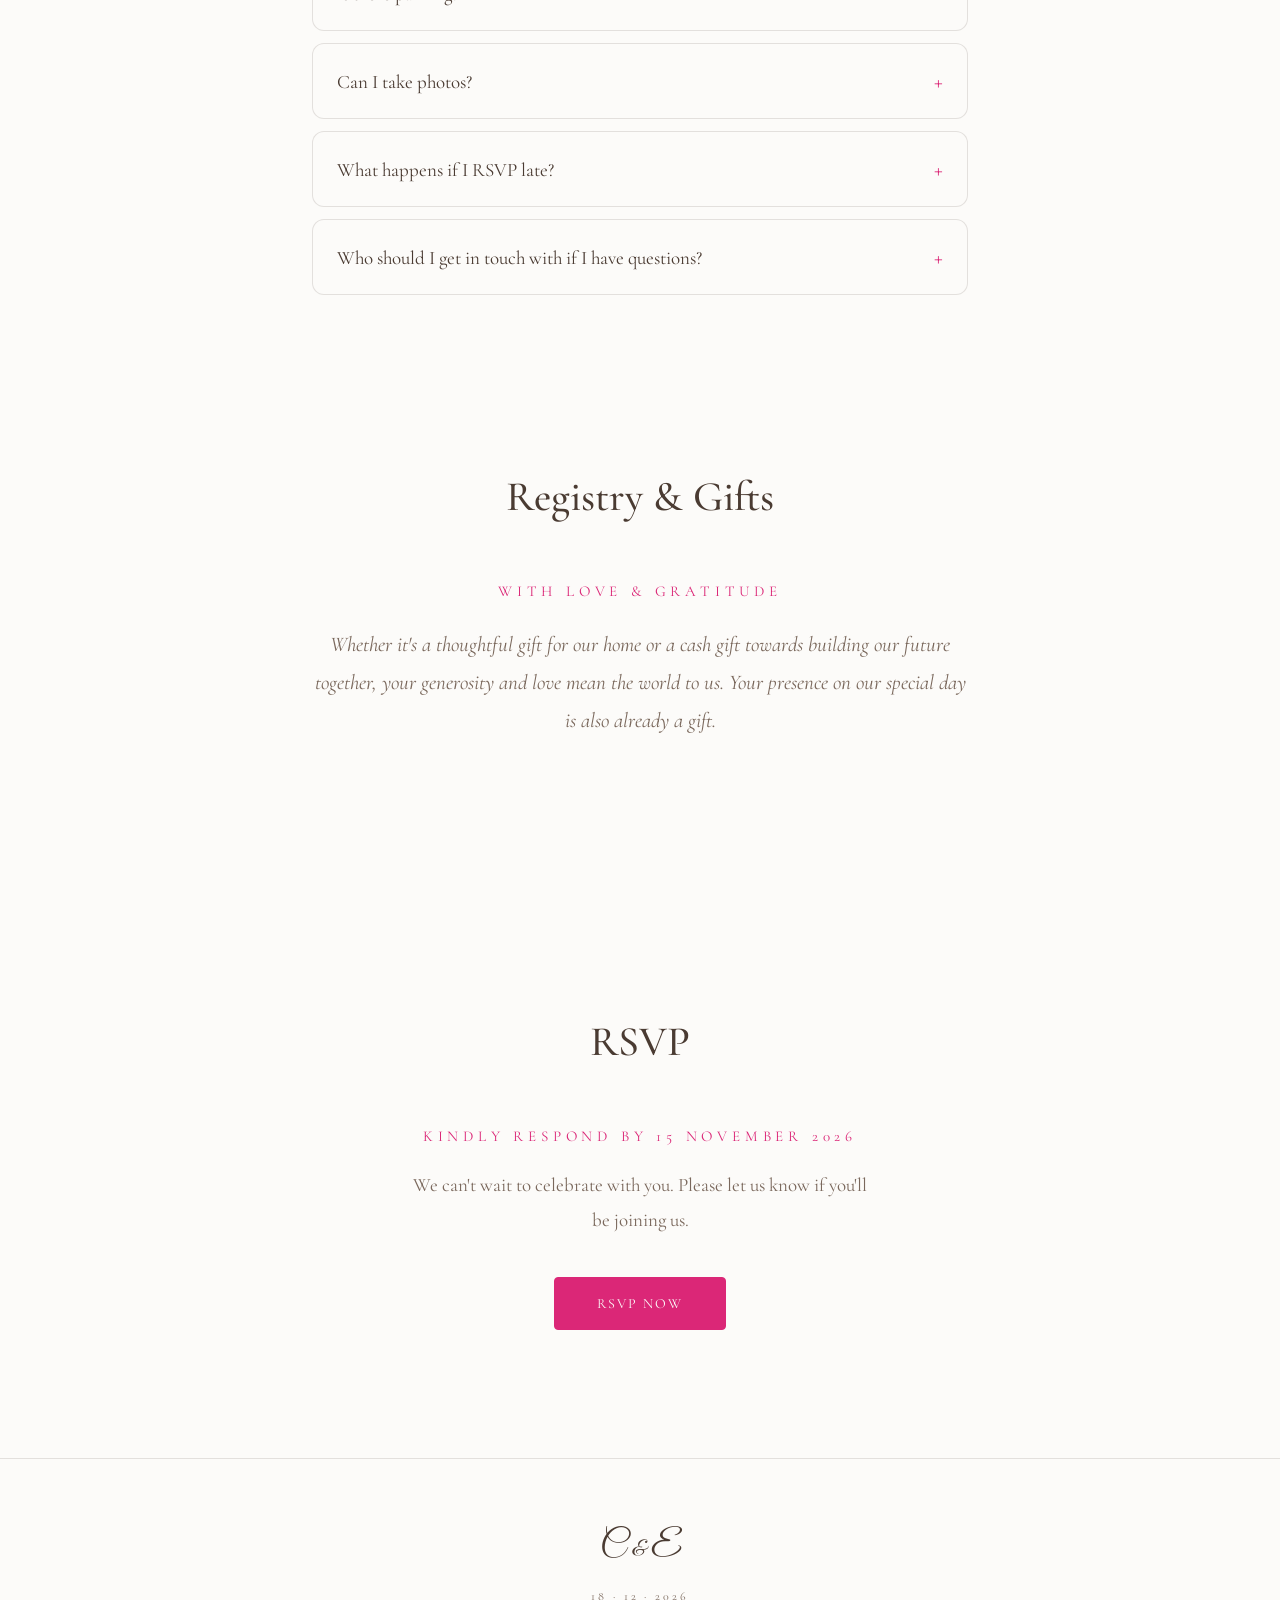
==== commit 590c1883: "Show the weekday in the hero date Co-Authored-By: Claude Opus 5.5 <noreply@anthropic.com> Claude-Ses" ====
--- a/wedding/index.html
+++ b/wedding/index.html
@@ -23,7 +23,7 @@
       <p class="eyebrow hero__reveal" style="--d:0">We're Getting Married</p>
       <h1 class="hero__names hero__reveal" style="--d:1">Chukwuma <span class="amp">&amp;</span> Ellen</h1>
       <span class="hero__rule hero__reveal" style="--d:2"></span>
-      <p class="hero__date hero__reveal" style="--d:2">18 · December · 2026</p>
+      <p class="hero__date hero__reveal" style="--d:2">Friday 18 December 2026</p>
 
       <div class="countdown hero__reveal" style="--d:3" data-countdown aria-live="polite">
         <div class="countdown__unit"><span class="countdown__value" data-days>00</span><span class="countdown__label">Days</span></div>
--- a/wedding/css/style.css
+++ b/wedding/css/style.css
@@ -451,6 +451,17 @@
   text-align: center;
   font-family: var(--font-body);
   font-size: 19px;
+}
+
+.rsvp-fallback {
+  margin-top: 24px;
+  text-align: center;
+}
+
+.rsvp-fallback p {
+  margin: 0 0 18px;
+  font-family: var(--font-body);
+  font-size: 18px;
 }
 
 /* ---------- RSVP page (split layout) ---------- */
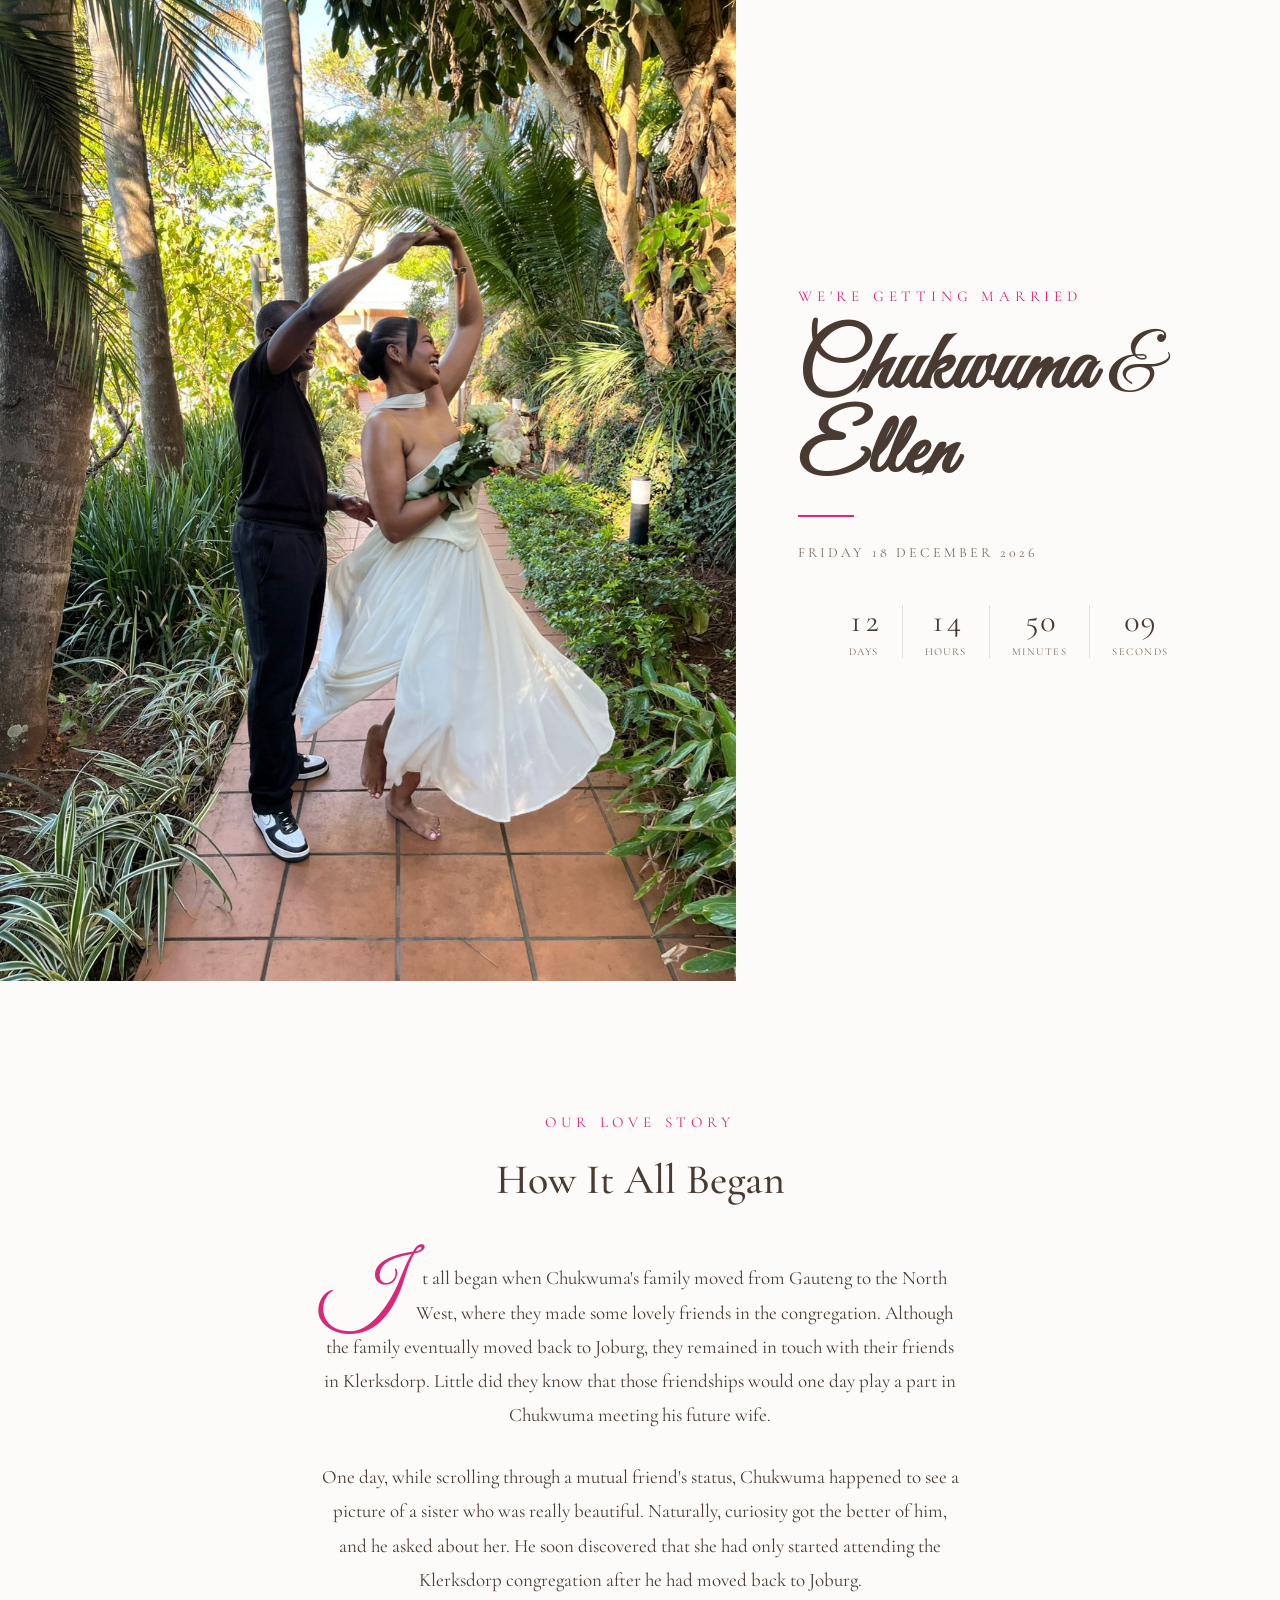
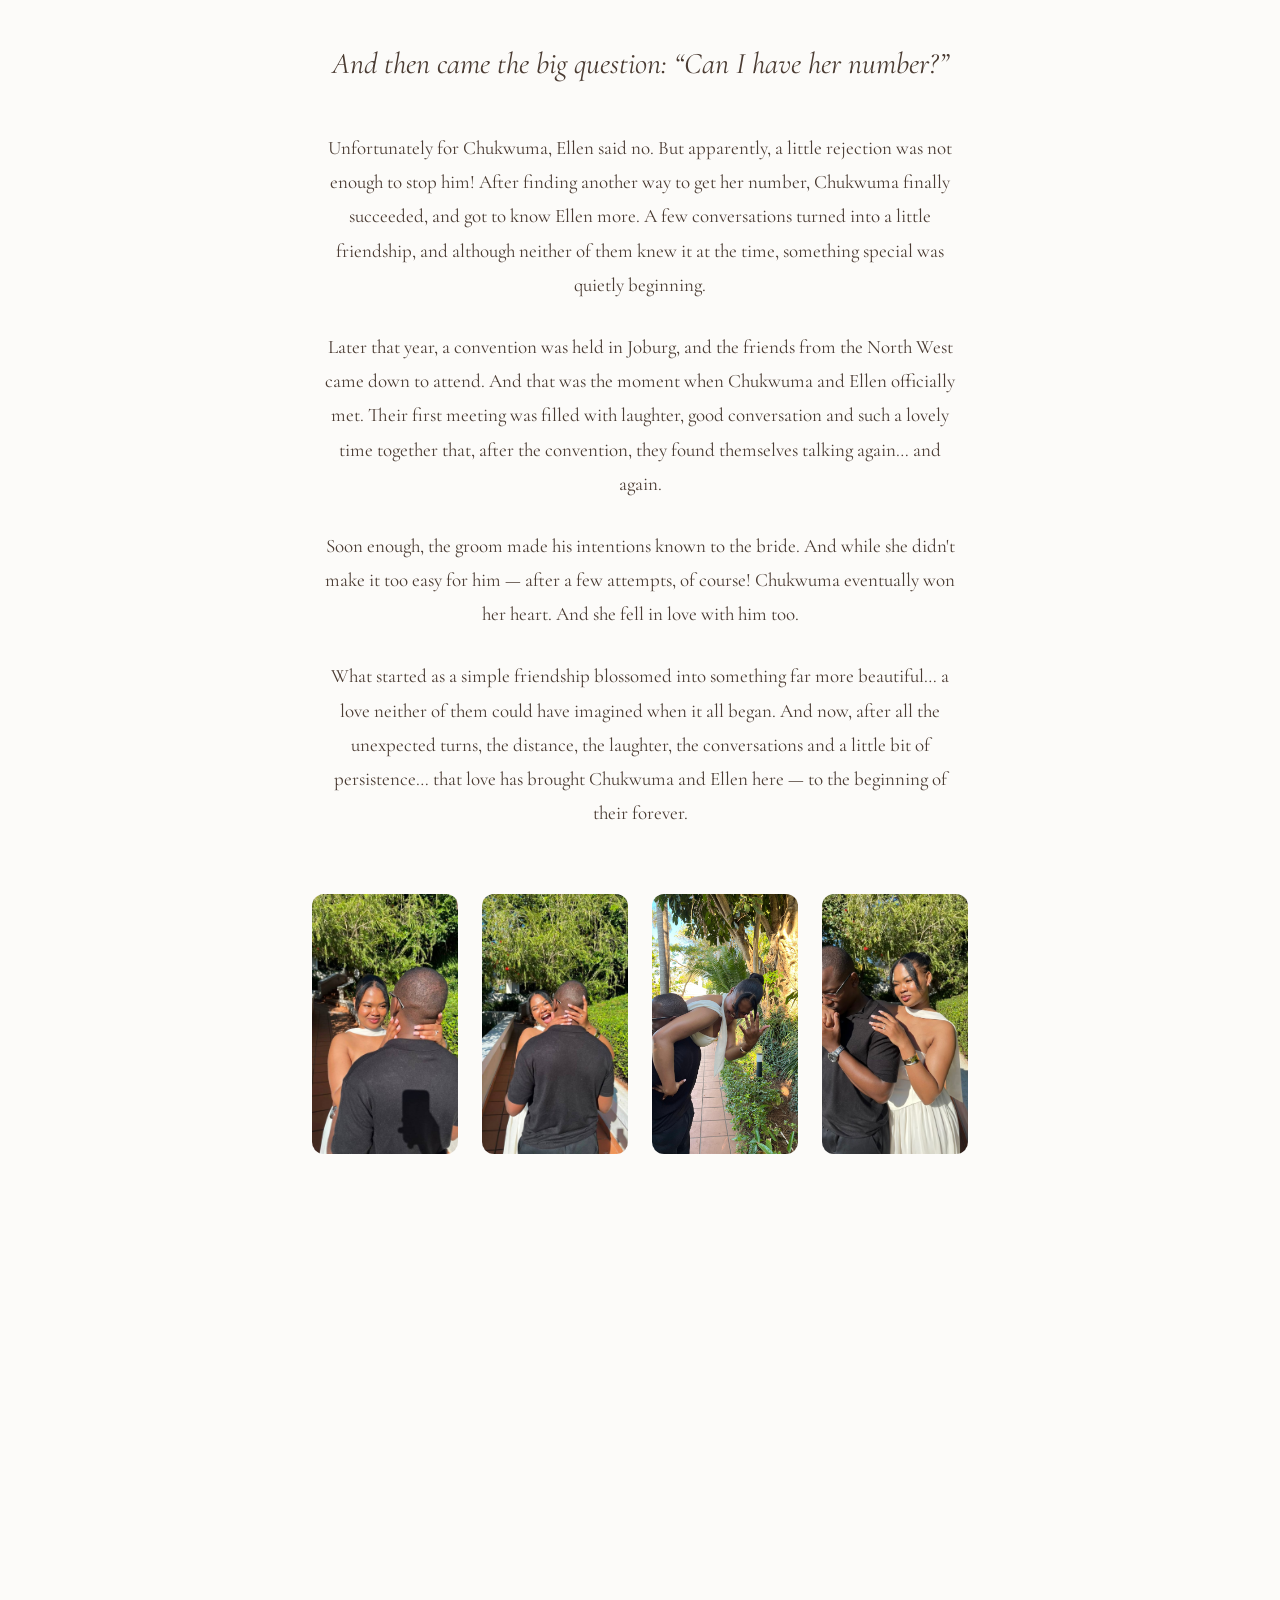
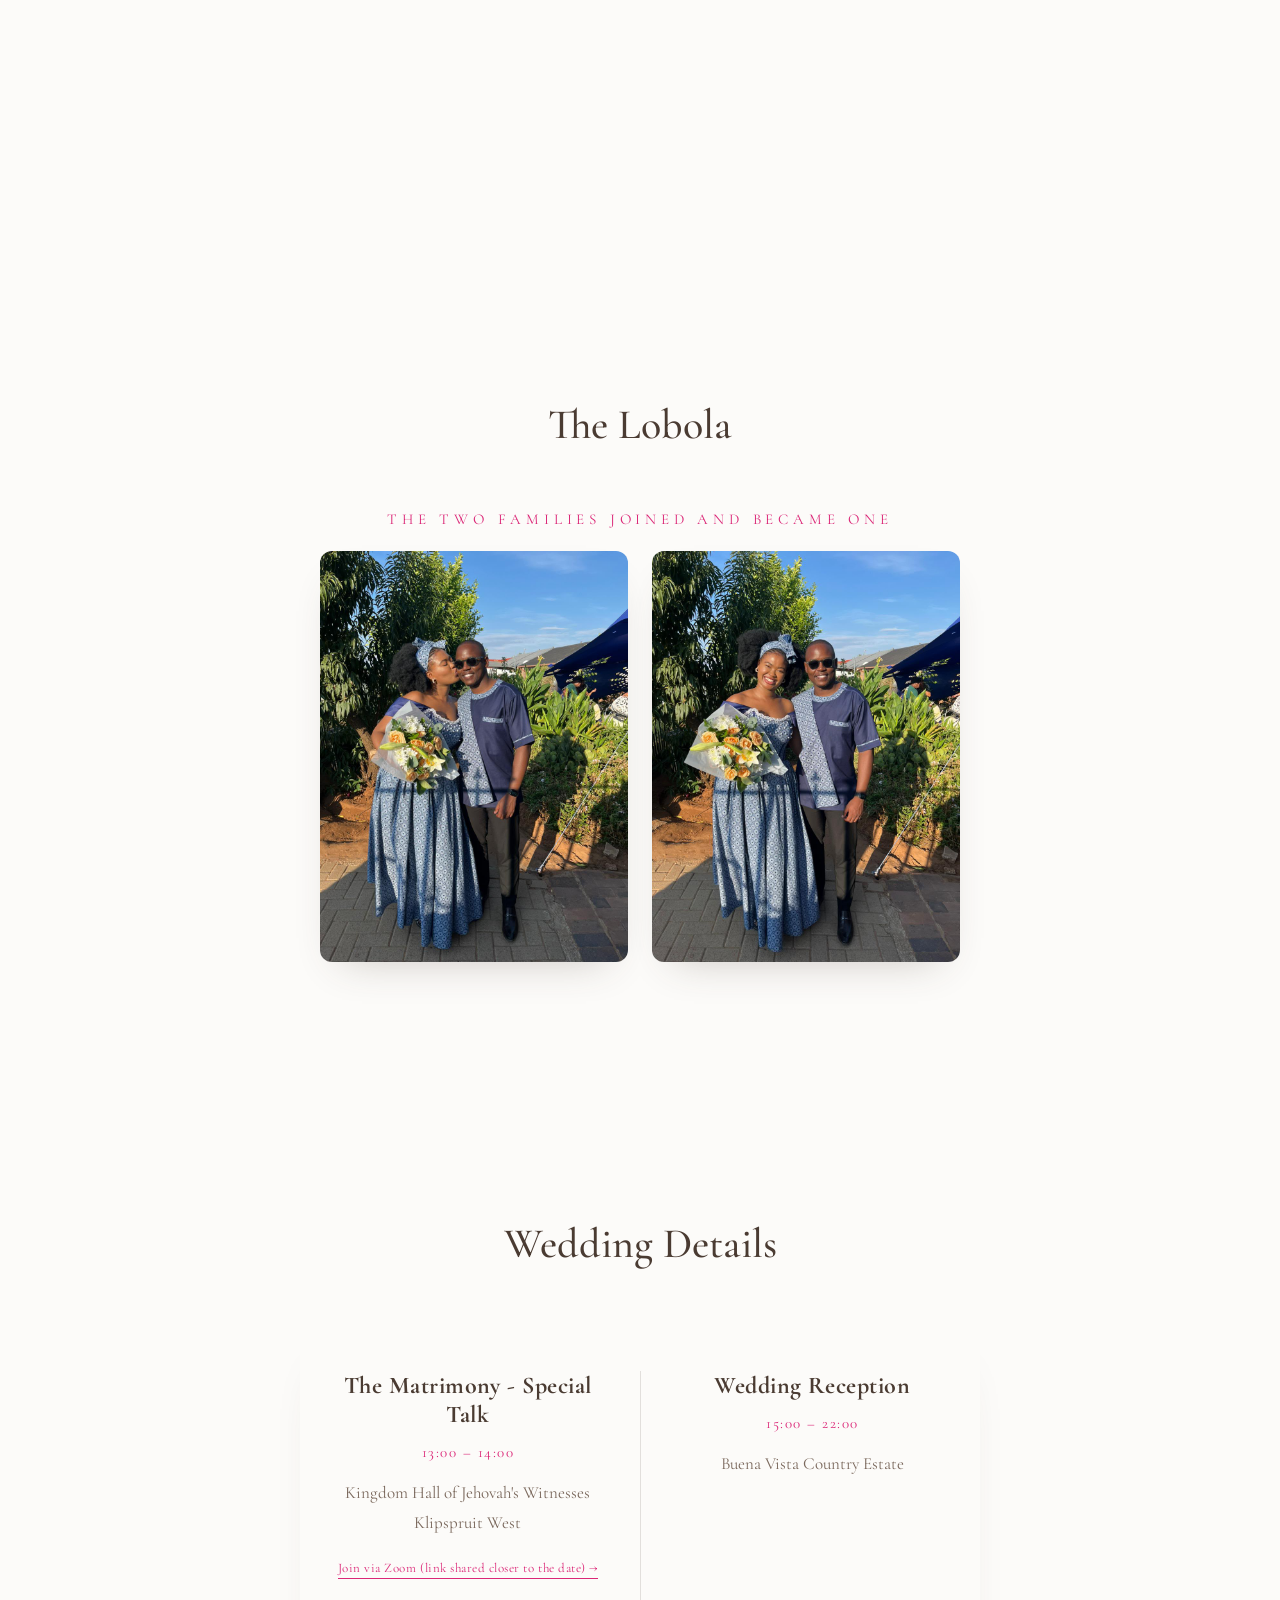
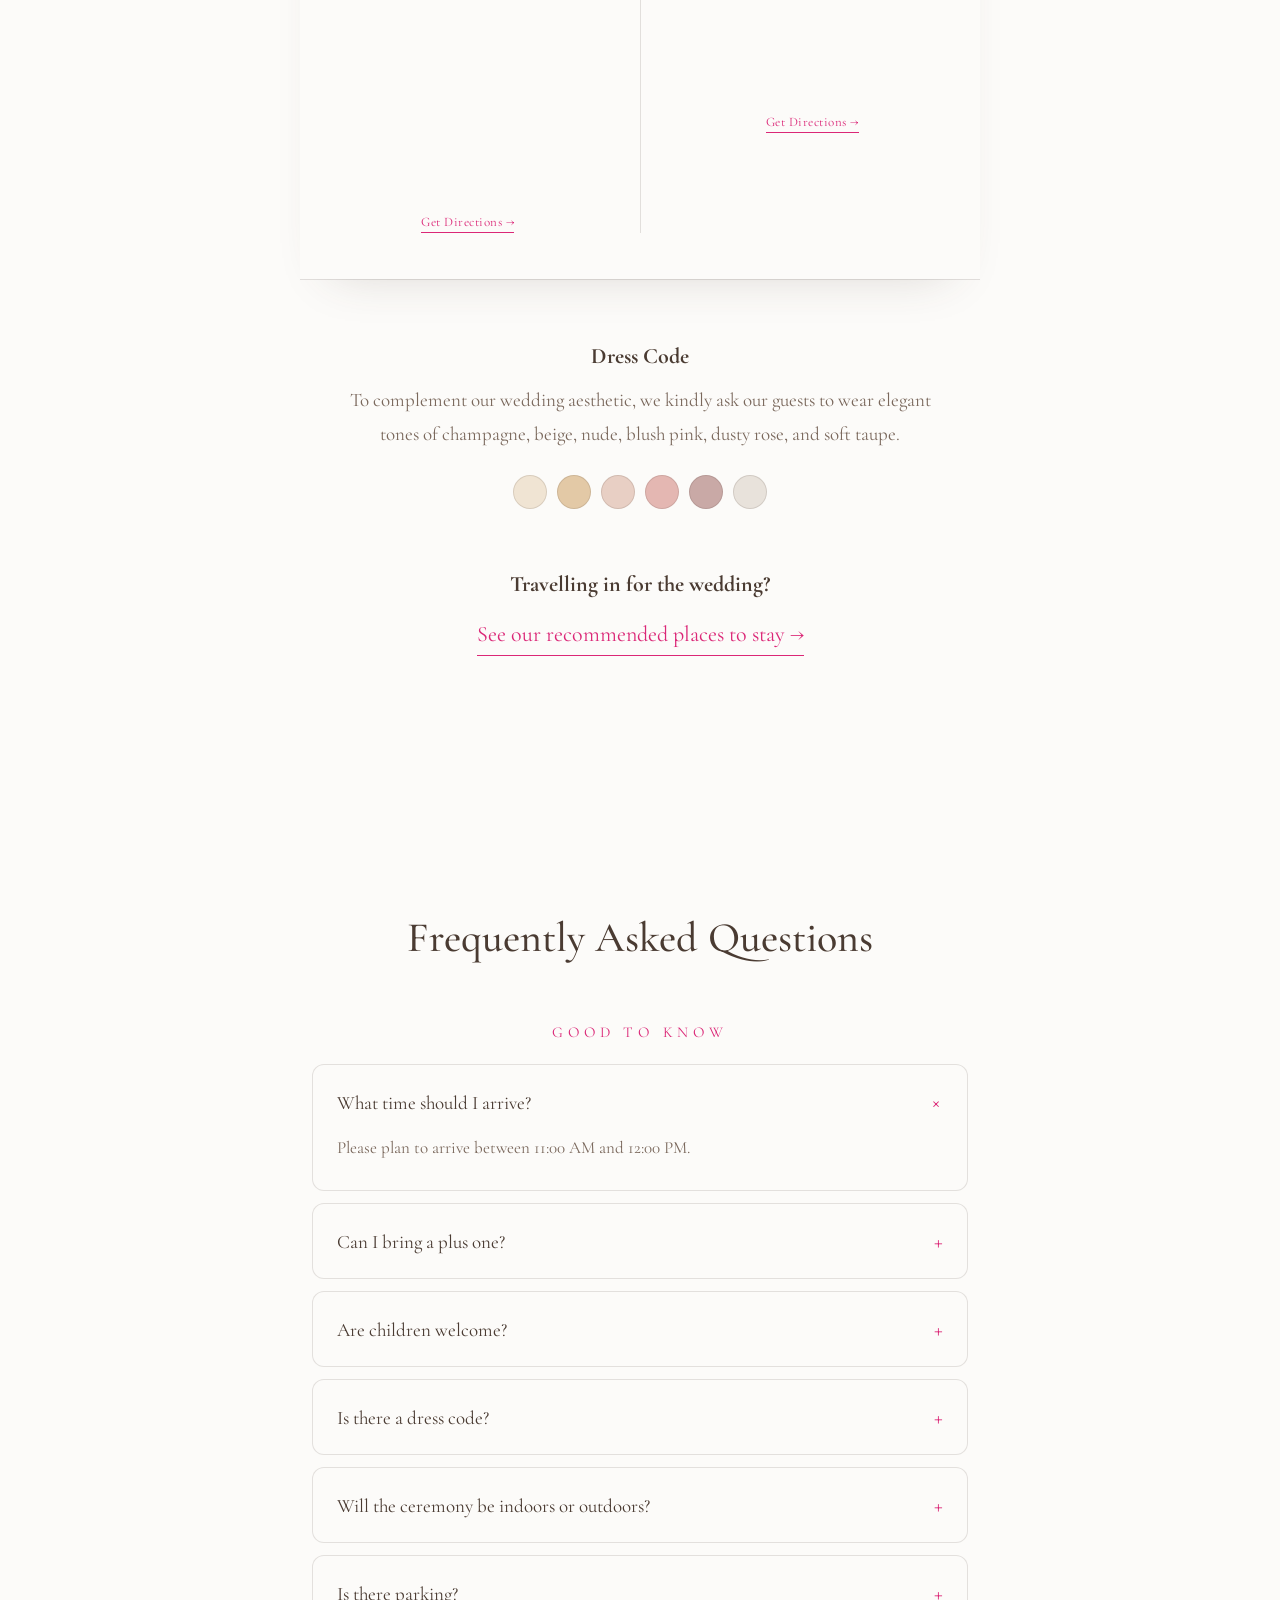
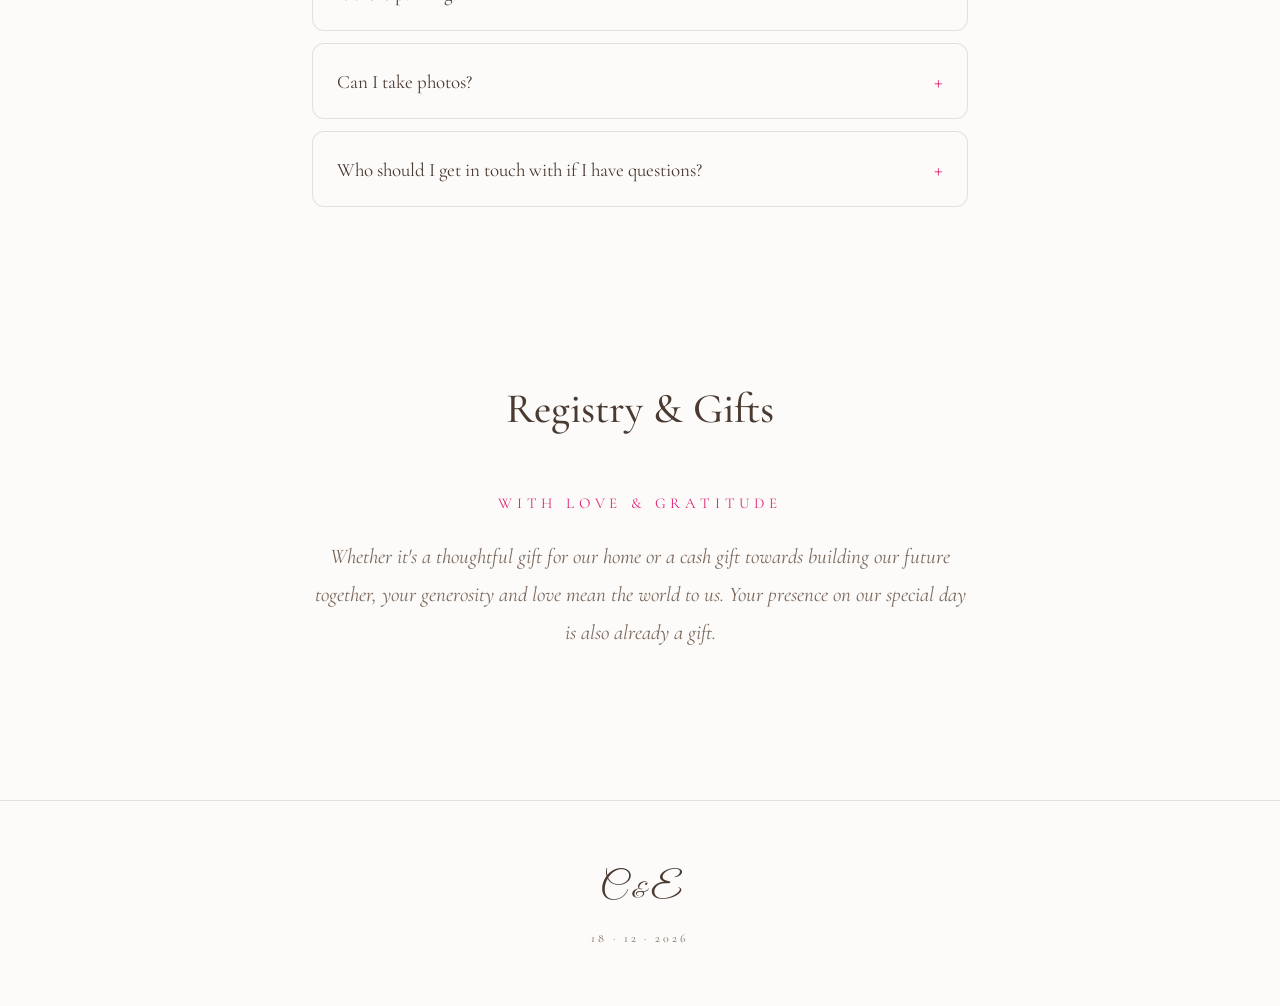
==== commit 9806ba63: "Hide the RSVP from the homepage until closer to the wedding The RSVP section and the late-RSVP FAQ a" ====
--- a/wedding/index.html
+++ b/wedding/index.html
@@ -190,10 +190,12 @@
         <summary>Can I take photos?</summary>
         <p>Yes, of course.</p>
       </details>
+      <!-- RSVP hidden for now: remove these comment markers to bring it back.
       <details class="faq-item">
         <summary>What happens if I RSVP late?</summary>
         <p>Please RSVP by the date indicated on your invitation. Unfortunately, late RSVPs cannot be guaranteed, as final numbers must be confirmed with our venue and caterers.</p>
       </details>
+      -->
       <details class="faq-item">
         <summary>Who should I get in touch with if I have questions?</summary>
         <p>If you've got any questions, just get in touch with our brothers Frans (<a href="tel:0631429109" class="faq-item__contact">0631429109</a>) / Thabo (<a href="tel:0742145510" class="faq-item__contact">0742145510</a>).</p>
@@ -213,7 +215,8 @@
   </div>
 </section>
 
-<!-- ================= RSVP CTA ================= -->
+<!-- ================= RSVP CTA (hidden for now) =================
+     To bring the RSVP back, delete this comment wrapper.
 <section class="section rsvp-cta-section" id="rsvp">
   <div class="container container--narrow">
     <h2 class="section-title section-title--center reveal">RSVP</h2>
@@ -222,6 +225,7 @@
     <a href="rsvp.html" class="btn btn--solid reveal">RSVP Now</a>
   </div>
 </section>
+================= end hidden RSVP ================= -->
 
 </main>
 
--- a/wedding/css/style.css
+++ b/wedding/css/style.css
@@ -451,17 +451,6 @@
   text-align: center;
   font-family: var(--font-body);
   font-size: 19px;
-}
-
-.rsvp-fallback {
-  margin-top: 24px;
-  text-align: center;
-}
-
-.rsvp-fallback p {
-  margin: 0 0 18px;
-  font-family: var(--font-body);
-  font-size: 18px;
 }
 
 /* ---------- RSVP page (split layout) ---------- */
